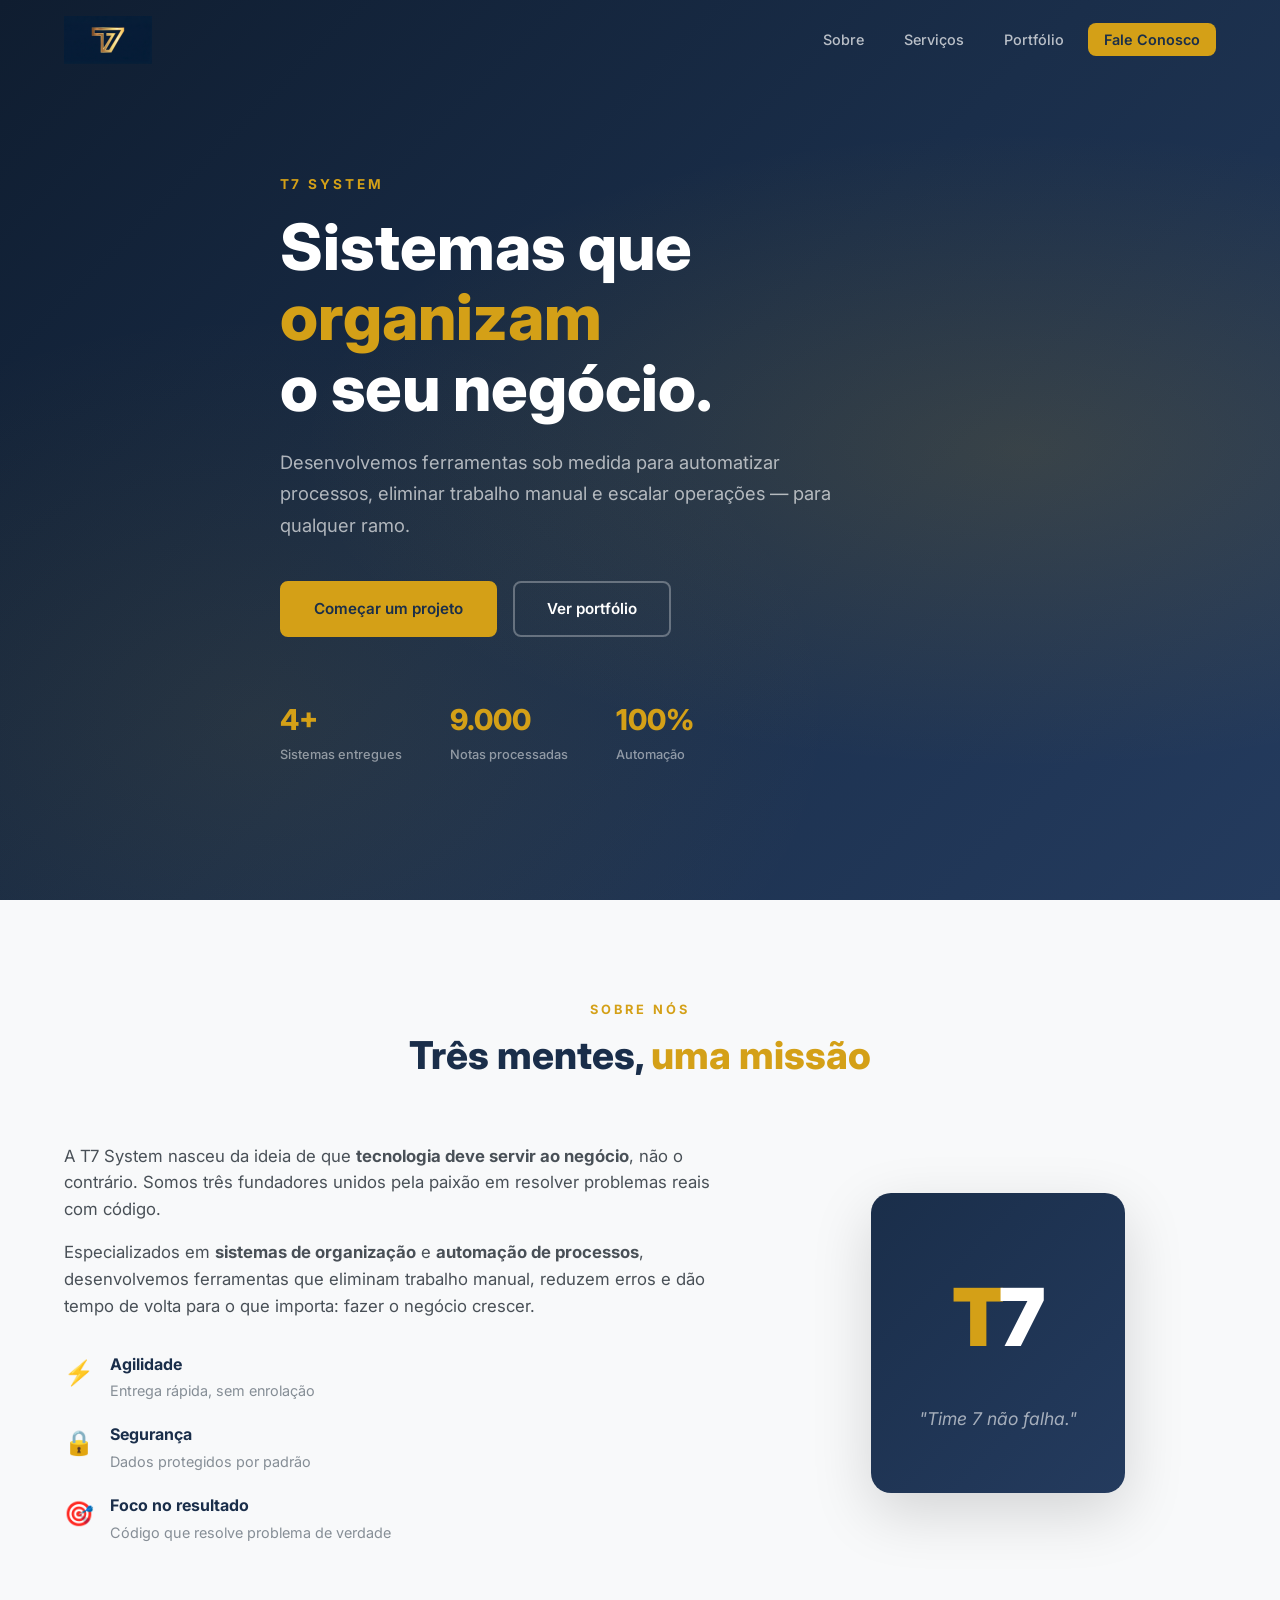
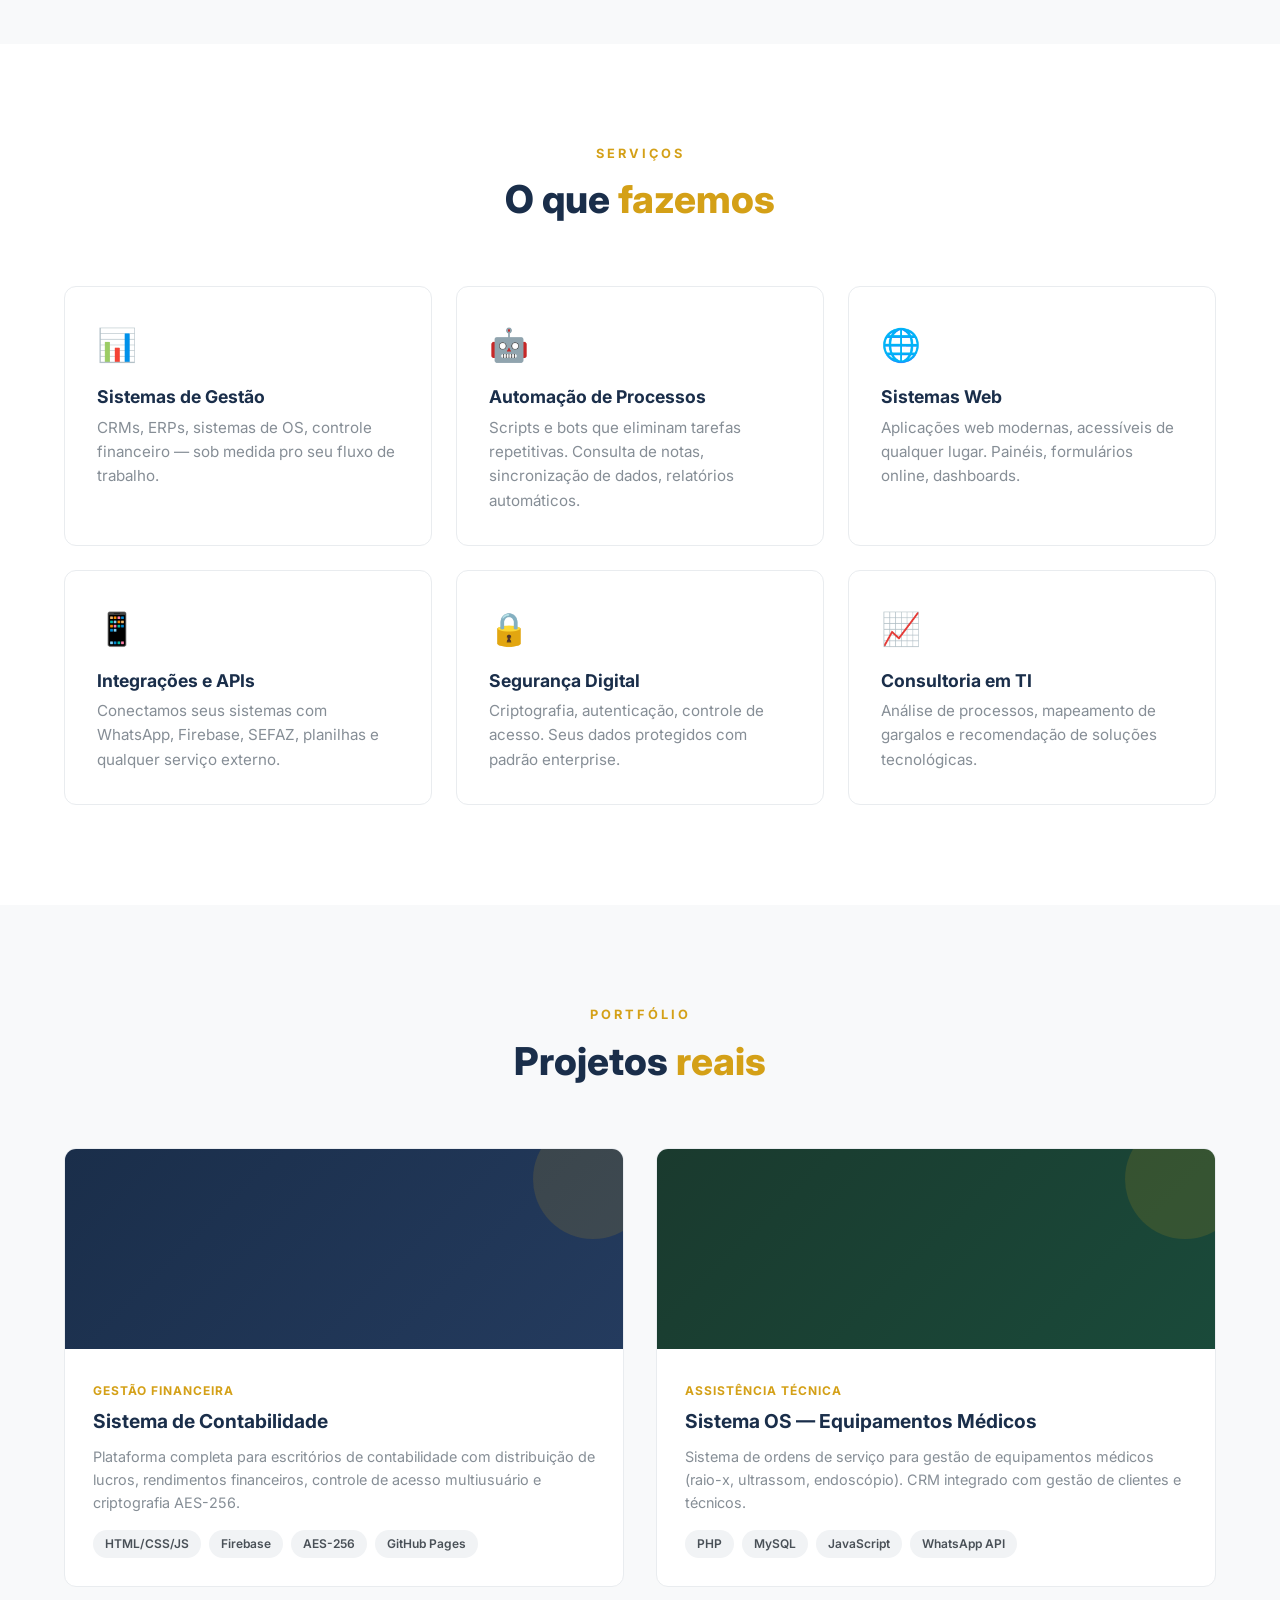
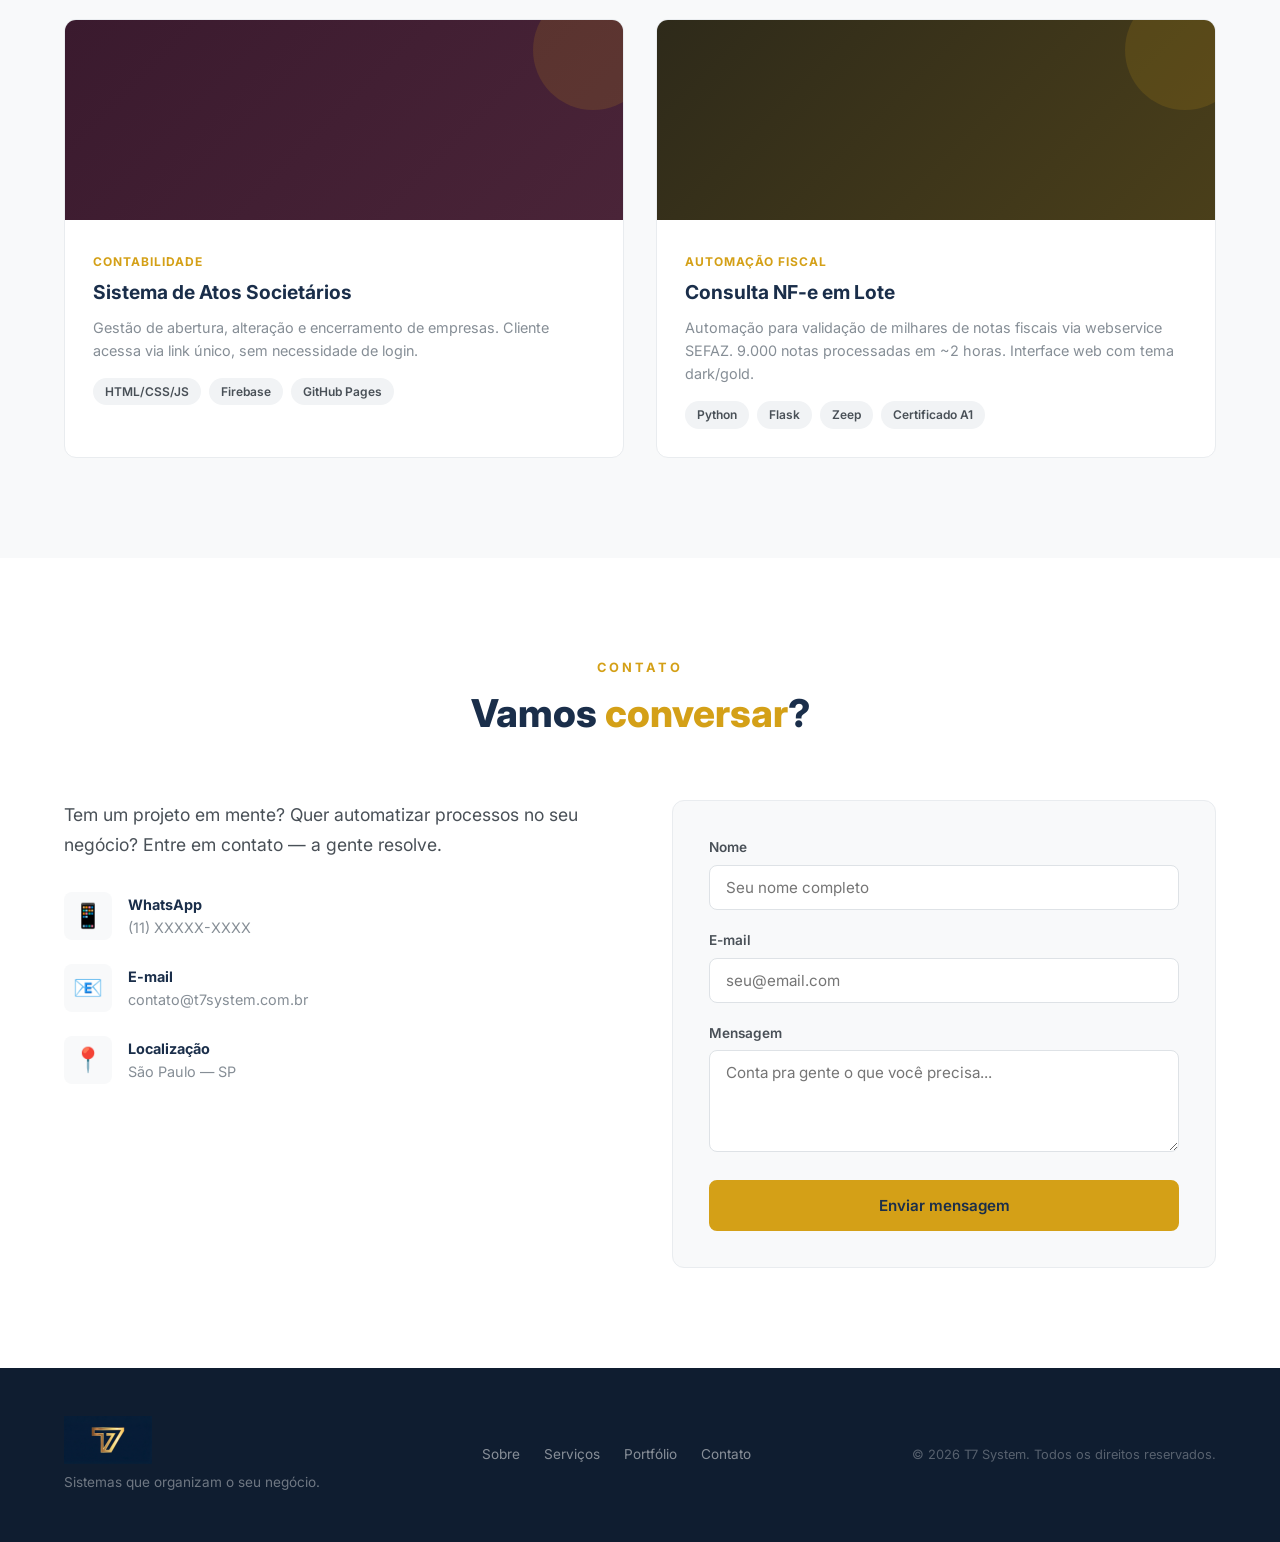
==== index.html @ 9d765bec "Initial commit" ====
<!DOCTYPE html>
<html lang="pt-BR">
<head>
    <meta charset="UTF-8">
    <meta name="viewport" content="width=device-width, initial-scale=1.0">
    <title>T7 System — Sistemas que organizam o seu negócio</title>
    <meta name="description" content="T7 System - Desenvolvimento de sistemas de organização e ferramentas de trabalho para qualquer ramo.">
    <link rel="preconnect" href="https://fonts.googleapis.com">
    <link rel="preconnect" href="https://fonts.gstatic.com" crossorigin>
    <link href="https://fonts.googleapis.com/css2?family=Inter:wght@300;400;500;600;700;800;900&display=swap" rel="stylesheet">
    <link rel="stylesheet" href="style.css">
</head>
<body>

    <!-- ===== NAVBAR ===== -->
    <nav class="navbar" id="navbar">
        <div class="container nav-container">
            <a href="#" class="nav-logo">
                <img src="logo.png" alt="T7 System" class="logo-img">
            </a>
            <button class="nav-toggle" id="navToggle" aria-label="Menu">
                <span></span><span></span><span></span>
            </button>
            <ul class="nav-menu" id="navMenu">
                <li><a href="#sobre" class="nav-link">Sobre</a></li>
                <li><a href="#servicos" class="nav-link">Serviços</a></li>
                <li><a href="#portfolio" class="nav-link">Portfólio</a></li>
                <li><a href="#contato" class="nav-link btn-nav">Fale Conosco</a></li>
            </ul>
        </div>
    </nav>

    <!-- ===== HERO ===== -->
    <section class="hero" id="hero">
        <div class="hero-bg"></div>
        <div class="container hero-container">
            <div class="hero-content">
                <p class="hero-label">T7 SYSTEM</p>
                <h1 class="hero-title">
                    Sistemas que <span class="text-gold">organizam</span><br>
                    o seu negócio.
                </h1>
                <p class="hero-subtitle">
                    Desenvolvemos ferramentas sob medida para automatizar processos, 
                    eliminar trabalho manual e escalar operações — para qualquer ramo.
                </p>
                <div class="hero-cta">
                    <a href="#contato" class="btn btn-gold">Começar um projeto</a>
                    <a href="#portfolio" class="btn btn-outline">Ver portfólio</a>
                </div>
                <div class="hero-stats">
                    <div class="stat">
                        <span class="stat-number">4+</span>
                        <span class="stat-label">Sistemas entregues</span>
                    </div>
                    <div class="stat">
                        <span class="stat-number">9.000</span>
                        <span class="stat-label">Notas processadas</span>
                    </div>
                    <div class="stat">
                        <span class="stat-number">100%</span>
                        <span class="stat-label">Automação</span>
                    </div>
                </div>
            </div>
        </div>
    </section>

    <!-- ===== SOBRE ===== -->
    <section class="section sobre" id="sobre">
        <div class="container">
            <div class="section-header">
                <p class="section-label">SOBRE NÓS</p>
                <h2 class="section-title">Três mentes, <span class="text-gold">uma missão</span></h2>
            </div>
            <div class="sobre-grid">
                <div class="sobre-text">
                    <p>
                        A T7 System nasceu da ideia de que <strong>tecnologia deve servir ao negócio</strong>, 
                        não o contrário. Somos três fundadores unidos pela paixão em resolver problemas 
                        reais com código.
                    </p>
                    <p>
                        Especializados em <strong>sistemas de organização</strong> e <strong>automação de processos</strong>, 
                        desenvolvemos ferramentas que eliminam trabalho manual, reduzem erros e dão 
                        tempo de volta para o que importa: fazer o negócio crescer.
                    </p>
                    <div class="sobre-values">
                        <div class="value">
                            <span class="value-icon">⚡</span>
                            <div>
                                <strong>Agilidade</strong>
                                <p>Entrega rápida, sem enrolação</p>
                            </div>
                        </div>
                        <div class="value">
                            <span class="value-icon">🔒</span>
                            <div>
                                <strong>Segurança</strong>
                                <p>Dados protegidos por padrão</p>
                            </div>
                        </div>
                        <div class="value">
                            <span class="value-icon">🎯</span>
                            <div>
                                <strong>Foco no resultado</strong>
                                <p>Código que resolve problema de verdade</p>
                            </div>
                        </div>
                    </div>
                </div>
                <div class="sobre-visual">
                    <div class="team-card">
                        <div class="team-logo">
                            <span class="logo-t big">T</span><span class="logo-7 big">7</span>
                        </div>
                        <p class="team-motto">"Time 7 não falha."</p>
                    </div>
                </div>
            </div>
        </div>
    </section>

    <!-- ===== SERVIÇOS ===== -->
    <section class="section servicos" id="servicos">
        <div class="container">
            <div class="section-header">
                <p class="section-label">SERVIÇOS</p>
                <h2 class="section-title">O que <span class="text-gold">fazemos</span></h2>
            </div>
            <div class="servicos-grid">
                <div class="servico-card">
                    <div class="servico-icon">📊</div>
                    <h3>Sistemas de Gestão</h3>
                    <p>CRMs, ERPs, sistemas de OS, controle financeiro — sob medida pro seu fluxo de trabalho.</p>
                </div>
                <div class="servico-card">
                    <div class="servico-icon">🤖</div>
                    <h3>Automação de Processos</h3>
                    <p>Scripts e bots que eliminam tarefas repetitivas. Consulta de notas, sincronização de dados, relatórios automáticos.</p>
                </div>
                <div class="servico-card">
                    <div class="servico-icon">🌐</div>
                    <h3>Sistemas Web</h3>
                    <p>Aplicações web modernas, acessíveis de qualquer lugar. Painéis, formulários online, dashboards.</p>
                </div>
                <div class="servico-card">
                    <div class="servico-icon">📱</div>
                    <h3>Integrações e APIs</h3>
                    <p>Conectamos seus sistemas com WhatsApp, Firebase, SEFAZ, planilhas e qualquer serviço externo.</p>
                </div>
                <div class="servico-card">
                    <div class="servico-icon">🔒</div>
                    <h3>Segurança Digital</h3>
                    <p>Criptografia, autenticação, controle de acesso. Seus dados protegidos com padrão enterprise.</p>
                </div>
                <div class="servico-card">
                    <div class="servico-icon">📈</div>
                    <h3>Consultoria em TI</h3>
                    <p>Análise de processos, mapeamento de gargalos e recomendação de soluções tecnológicas.</p>
                </div>
            </div>
        </div>
    </section>

    <!-- ===== PORTFÓLIO ===== -->
    <section class="section portfolio" id="portfolio">
        <div class="container">
            <div class="section-header">
                <p class="section-label">PORTFÓLIO</p>
                <h2 class="section-title">Projetos <span class="text-gold">reais</span></h2>
            </div>
            <div class="portfolio-grid">

                <div class="portfolio-card">
                    <div class="portfolio-thumb thumb-contabilidade"></div>
                    <div class="portfolio-info">
                        <span class="portfolio-tag">Gestão Financeira</span>
                        <h3>Sistema de Contabilidade</h3>
                        <p>Plataforma completa para escritórios de contabilidade com distribuição de lucros, rendimentos financeiros, controle de acesso multiusuário e criptografia AES-256.</p>
                        <div class="portfolio-tech">
                            <span>HTML/CSS/JS</span>
                            <span>Firebase</span>
                            <span>AES-256</span>
                            <span>GitHub Pages</span>
                        </div>
                    </div>
                </div>

                <div class="portfolio-card">
                    <div class="portfolio-thumb thumb-os"></div>
                    <div class="portfolio-info">
                        <span class="portfolio-tag">Assistência Técnica</span>
                        <h3>Sistema OS — Equipamentos Médicos</h3>
                        <p>Sistema de ordens de serviço para gestão de equipamentos médicos (raio-x, ultrassom, endoscópio). CRM integrado com gestão de clientes e técnicos.</p>
                        <div class="portfolio-tech">
                            <span>PHP</span>
                            <span>MySQL</span>
                            <span>JavaScript</span>
                            <span>WhatsApp API</span>
                        </div>
                    </div>
                </div>

                <div class="portfolio-card">
                    <div class="portfolio-thumb thumb-atos"></div>
                    <div class="portfolio-info">
                        <span class="portfolio-tag">Contabilidade</span>
                        <h3>Sistema de Atos Societários</h3>
                        <p>Gestão de abertura, alteração e encerramento de empresas. Cliente acessa via link único, sem necessidade de login.</p>
                        <div class="portfolio-tech">
                            <span>HTML/CSS/JS</span>
                            <span>Firebase</span>
                            <span>GitHub Pages</span>
                        </div>
                    </div>
                </div>

                <div class="portfolio-card">
                    <div class="portfolio-thumb thumb-nfe"></div>
                    <div class="portfolio-info">
                        <span class="portfolio-tag">Automação Fiscal</span>
                        <h3>Consulta NF-e em Lote</h3>
                        <p>Automação para validação de milhares de notas fiscais via webservice SEFAZ. 9.000 notas processadas em ~2 horas. Interface web com tema dark/gold.</p>
                        <div class="portfolio-tech">
                            <span>Python</span>
                            <span>Flask</span>
                            <span>Zeep</span>
                            <span>Certificado A1</span>
                        </div>
                    </div>
                </div>

            </div>
        </div>
    </section>

    <!-- ===== CONTATO ===== -->
    <section class="section contato" id="contato">
        <div class="container">
            <div class="section-header">
                <p class="section-label">CONTATO</p>
                <h2 class="section-title">Vamos <span class="text-gold">conversar</span>?</h2>
            </div>
            <div class="contato-grid">
                <div class="contato-info">
                    <p class="contato-texto">
                        Tem um projeto em mente? Quer automatizar processos no seu negócio? 
                        Entre em contato — a gente resolve.
                    </p>
                    <div class="contato-items">
                        <div class="contato-item">
                            <span class="contato-icon">📱</span>
                            <div>
                                <strong>WhatsApp</strong>
                                <p>(11) XXXXX-XXXX</p>
                            </div>
                        </div>
                        <div class="contato-item">
                            <span class="contato-icon">📧</span>
                            <div>
                                <strong>E-mail</strong>
                                <p>contato@t7system.com.br</p>
                            </div>
                        </div>
                        <div class="contato-item">
                            <span class="contato-icon">📍</span>
                            <div>
                                <strong>Localização</strong>
                                <p>São Paulo — SP</p>
                            </div>
                        </div>
                    </div>
                </div>
                <div class="contato-form-wrap">
                    <form class="contato-form" onsubmit="enviarMensagem(event)">
                        <div class="form-group">
                            <label>Nome</label>
                            <input type="text" placeholder="Seu nome completo" required>
                        </div>
                        <div class="form-group">
                            <label>E-mail</label>
                            <input type="email" placeholder="seu@email.com" required>
                        </div>
                        <div class="form-group">
                            <label>Mensagem</label>
                            <textarea rows="4" placeholder="Conta pra gente o que você precisa..." required></textarea>
                        </div>
                        <button type="submit" class="btn btn-gold btn-full">Enviar mensagem</button>
                    </form>
                </div>
            </div>
        </div>
    </section>

    <!-- ===== FOOTER ===== -->
    <footer class="footer">
        <div class="container footer-container">
            <div class="footer-brand">
                <a href="#" class="nav-logo">
                    <img src="logo.png" alt="T7 System" class="logo-img">
                </a>
                <p>Sistemas que organizam o seu negócio.</p>
            </div>
            <div class="footer-links">
                <a href="#sobre">Sobre</a>
                <a href="#servicos">Serviços</a>
                <a href="#portfolio">Portfólio</a>
                <a href="#contato">Contato</a>
            </div>
            <div class="footer-copy">
                <p>&copy; 2026 T7 System. Todos os direitos reservados.</p>
            </div>
        </div>
    </footer>

    <script src="script.js"></script>
</body>
</html>
---- style.css ----
/* ===================================================================
   T7 SYSTEM — Site Institucional
   Tema: Navy (#1a2e4a) + Gold (#d4a017)
   =================================================================== */

/* ===== RESET & BASE ===== */
*, *::before, *::after {
    margin: 0;
    padding: 0;
    box-sizing: border-box;
}

:root {
    --navy: #1a2e4a;
    --navy-light: #243b5e;
    --navy-dark: #0f1d30;
    --gold: #d4a017;
    --gold-light: #e8c547;
    --gold-dark: #b8860b;
    --white: #ffffff;
    --gray-50: #f8f9fa;
    --gray-100: #f1f3f5;
    --gray-200: #e9ecef;
    --gray-300: #dee2e6;
    --gray-400: #ced4da;
    --gray-500: #adb5bd;
    --gray-600: #868e96;
    --gray-700: #495057;
    --gray-800: #343a40;
    --gray-900: #212529;
    --font: 'Inter', -apple-system, BlinkMacSystemFont, sans-serif;
    --shadow-sm: 0 1px 3px rgba(0,0,0,0.08);
    --shadow-md: 0 4px 12px rgba(0,0,0,0.1);
    --shadow-lg: 0 8px 30px rgba(0,0,0,0.12);
    --shadow-xl: 0 20px 60px rgba(0,0,0,0.15);
    --radius: 12px;
    --radius-sm: 8px;
    --transition: 0.3s cubic-bezier(0.4, 0, 0.2, 1);
}

html {
    scroll-behavior: smooth;
    font-size: 16px;
}

body {
    font-family: var(--font);
    color: var(--gray-800);
    background: var(--white);
    line-height: 1.6;
    -webkit-font-smoothing: antialiased;
}

.container {
    max-width: 1200px;
    margin: 0 auto;
    padding: 0 24px;
}

a {
    text-decoration: none;
    color: inherit;
}

img {
    max-width: 100%;
    display: block;
}

/* ===== TYPOGRAPHY ===== */
.text-gold { color: var(--gold); }

h1, h2, h3, h4 {
    line-height: 1.2;
    font-weight: 700;
}

/* ===== BUTTONS ===== */
.btn {
    display: inline-flex;
    align-items: center;
    justify-content: center;
    padding: 14px 32px;
    border-radius: var(--radius-sm);
    font-family: var(--font);
    font-weight: 600;
    font-size: 0.95rem;
    border: 2px solid transparent;
    cursor: pointer;
    transition: var(--transition);
    text-decoration: none;
}

.btn-gold {
    background: var(--gold);
    color: var(--navy);
    border-color: var(--gold);
}

.btn-gold:hover {
    background: var(--gold-light);
    border-color: var(--gold-light);
    transform: translateY(-2px);
    box-shadow: 0 4px 20px rgba(212, 160, 23, 0.4);
}

.btn-outline {
    background: transparent;
    color: var(--white);
    border-color: rgba(255,255,255,0.3);
}

.btn-outline:hover {
    background: rgba(255,255,255,0.1);
    border-color: rgba(255,255,255,0.6);
}

.btn-full { width: 100%; }

/* ===== NAVBAR ===== */
.navbar {
    position: fixed;
    top: 0;
    left: 0;
    right: 0;
    z-index: 1000;
    padding: 16px 0;
    transition: var(--transition);
}

.navbar.scrolled {
    background: rgba(26, 46, 74, 0.95);
    backdrop-filter: blur(12px);
    padding: 10px 0;
    box-shadow: var(--shadow-md);
}

.nav-container {
    display: flex;
    align-items: center;
    justify-content: space-between;
}

.nav-logo {
    display: flex;
    align-items: baseline;
    gap: 1px;
    font-size: 1.5rem;
    font-weight: 800;
}

.logo-t {
    color: var(--gold);
    font-size: 1.8rem;
}

.logo-7 {
    color: var(--white);
    font-size: 1.8rem;
}

.logo-text {
    color: var(--white);
    font-weight: 400;
    font-size: 1.2rem;
    margin-left: 4px;
    opacity: 0.8;
}

.logo-img {
    height: 48px;
    width: auto;
    object-fit: contain;
}

.nav-menu {
    display: flex;
    align-items: center;
    list-style: none;
    gap: 8px;
}

.nav-link {
    color: rgba(255,255,255,0.7);
    padding: 8px 16px;
    border-radius: var(--radius-sm);
    font-size: 0.9rem;
    font-weight: 500;
    transition: var(--transition);
}

.nav-link:hover {
    color: var(--white);
    background: rgba(255,255,255,0.1);
}

.btn-nav {
    background: var(--gold) !important;
    color: var(--navy) !important;
    font-weight: 600;
}

.btn-nav:hover {
    background: var(--gold-light) !important;
}

.nav-toggle {
    display: none;
    flex-direction: column;
    gap: 5px;
    background: none;
    border: none;
    cursor: pointer;
    padding: 8px;
}

.nav-toggle span {
    width: 24px;
    height: 2px;
    background: var(--white);
    transition: var(--transition);
}

/* ===== HERO ===== */
.hero {
    position: relative;
    min-height: 100vh;
    display: flex;
    align-items: center;
    background: var(--navy);
    overflow: hidden;
}

.hero-bg {
    position: absolute;
    inset: 0;
    background: 
        radial-gradient(ellipse at 80% 50%, rgba(212, 160, 23, 0.15) 0%, transparent 50%),
        radial-gradient(ellipse at 20% 80%, rgba(212, 160, 23, 0.08) 0%, transparent 40%),
        linear-gradient(135deg, var(--navy-dark) 0%, var(--navy) 50%, var(--navy-light) 100%);
}

.hero-container {
    position: relative;
    z-index: 1;
}

.hero-content {
    max-width: 720px;
    padding: 120px 0 80px;
}

.hero-label {
    color: var(--gold);
    font-size: 0.85rem;
    font-weight: 700;
    letter-spacing: 3px;
    margin-bottom: 16px;
}

.hero-title {
    color: var(--white);
    font-size: clamp(2.5rem, 5vw, 4rem);
    font-weight: 800;
    margin-bottom: 24px;
    line-height: 1.1;
}

.hero-subtitle {
    color: rgba(255,255,255,0.65);
    font-size: 1.15rem;
    max-width: 560px;
    margin-bottom: 40px;
    line-height: 1.7;
}

.hero-cta {
    display: flex;
    gap: 16px;
    flex-wrap: wrap;
    margin-bottom: 60px;
}

.hero-stats {
    display: flex;
    gap: 48px;
}

.stat {
    display: flex;
    flex-direction: column;
}

.stat-number {
    color: var(--gold);
    font-size: 1.8rem;
    font-weight: 800;
}

.stat-label {
    color: rgba(255,255,255,0.5);
    font-size: 0.8rem;
    font-weight: 500;
    margin-top: 2px;
}

/* ===== SECTIONS ===== */
.section {
    padding: 100px 0;
}

.section-header {
    text-align: center;
    margin-bottom: 64px;
}

.section-label {
    color: var(--gold);
    font-size: 0.8rem;
    font-weight: 700;
    letter-spacing: 3px;
    margin-bottom: 12px;
}

.section-title {
    color: var(--navy);
    font-size: clamp(1.8rem, 3vw, 2.5rem);
    font-weight: 800;
}

/* ===== SOBRE ===== */
.sobre { background: var(--gray-50); }

.sobre-grid {
    display: grid;
    grid-template-columns: 1.2fr 0.8fr;
    gap: 64px;
    align-items: center;
}

.sobre-text p {
    margin-bottom: 16px;
    color: var(--gray-700);
    font-size: 1.05rem;
}

.sobre-values {
    margin-top: 32px;
    display: flex;
    flex-direction: column;
    gap: 20px;
}

.value {
    display: flex;
    gap: 16px;
    align-items: flex-start;
}

.value-icon {
    font-size: 1.5rem;
    flex-shrink: 0;
    margin-top: 2px;
}

.value strong {
    color: var(--navy);
    display: block;
    margin-bottom: 2px;
}

.value p {
    font-size: 0.9rem !important;
    color: var(--gray-600) !important;
    margin-bottom: 0 !important;
}

.sobre-visual {
    display: flex;
    justify-content: center;
}

.team-card {
    background: linear-gradient(135deg, var(--navy), var(--navy-light));
    border-radius: 20px;
    padding: 60px 48px;
    text-align: center;
    box-shadow: var(--shadow-xl);
}

.team-logo {
    margin-bottom: 24px;
}

.logo-t.big, .logo-7.big {
    font-size: 5rem;
    font-weight: 900;
}

.team-motto {
    color: rgba(255,255,255,0.6);
    font-style: italic;
    font-size: 1.1rem;
}

/* ===== SERVIÇOS ===== */
.servicos-grid {
    display: grid;
    grid-template-columns: repeat(3, 1fr);
    gap: 24px;
}

.servico-card {
    background: var(--white);
    border: 1px solid var(--gray-200);
    border-radius: var(--radius);
    padding: 32px;
    transition: var(--transition);
}

.servico-card:hover {
    border-color: var(--gold);
    transform: translateY(-4px);
    box-shadow: var(--shadow-lg);
}

.servico-icon {
    font-size: 2rem;
    margin-bottom: 16px;
}

.servico-card h3 {
    color: var(--navy);
    font-size: 1.1rem;
    margin-bottom: 8px;
}

.servico-card p {
    color: var(--gray-600);
    font-size: 0.95rem;
    line-height: 1.6;
}

/* ===== PORTFÓLIO ===== */
.portfolio { background: var(--gray-50); }

.portfolio-grid {
    display: grid;
    grid-template-columns: repeat(2, 1fr);
    gap: 32px;
}

.portfolio-card {
    background: var(--white);
    border-radius: var(--radius);
    overflow: hidden;
    border: 1px solid var(--gray-200);
    transition: var(--transition);
}

.portfolio-card:hover {
    transform: translateY(-4px);
    box-shadow: var(--shadow-lg);
}

.portfolio-thumb {
    height: 200px;
    background: var(--navy);
    position: relative;
    overflow: hidden;
}

.thumb-contabilidade {
    background: linear-gradient(135deg, #1a2e4a, #243b5e);
}

.thumb-os {
    background: linear-gradient(135deg, #1a3a2e, #1a4a3a);
}

.thumb-atos {
    background: linear-gradient(135deg, #3a1a2e, #4a2438);
}

.thumb-nfe {
    background: linear-gradient(135deg, #2e2a1a, #4a3f1a);
}

.portfolio-thumb::after {
    content: '';
    position: absolute;
    right: -30px;
    top: -30px;
    width: 120px;
    height: 120px;
    border-radius: 50%;
    background: rgba(212, 160, 23, 0.15);
}

.portfolio-info {
    padding: 28px;
}

.portfolio-tag {
    color: var(--gold);
    font-size: 0.75rem;
    font-weight: 700;
    letter-spacing: 1px;
    text-transform: uppercase;
}

.portfolio-info h3 {
    color: var(--navy);
    font-size: 1.2rem;
    margin: 8px 0 12px;
}

.portfolio-info p {
    color: var(--gray-600);
    font-size: 0.9rem;
    line-height: 1.6;
    margin-bottom: 16px;
}

.portfolio-tech {
    display: flex;
    flex-wrap: wrap;
    gap: 8px;
}

.portfolio-tech span {
    background: var(--gray-100);
    color: var(--gray-700);
    padding: 4px 12px;
    border-radius: 20px;
    font-size: 0.75rem;
    font-weight: 600;
}

/* ===== CONTATO ===== */
.contato-grid {
    display: grid;
    grid-template-columns: 1fr 1fr;
    gap: 64px;
    align-items: start;
}

.contato-texto {
    color: var(--gray-700);
    font-size: 1.1rem;
    margin-bottom: 32px;
    line-height: 1.7;
}

.contato-items {
    display: flex;
    flex-direction: column;
    gap: 24px;
}

.contato-item {
    display: flex;
    gap: 16px;
    align-items: center;
}

.contato-icon {
    font-size: 1.5rem;
    width: 48px;
    height: 48px;
    display: flex;
    align-items: center;
    justify-content: center;
    background: var(--gray-50);
    border-radius: var(--radius-sm);
}

.contato-item strong {
    color: var(--navy);
    display: block;
    font-size: 0.9rem;
}

.contato-item p {
    color: var(--gray-600);
    font-size: 0.9rem;
}

.contato-form {
    background: var(--gray-50);
    padding: 36px;
    border-radius: var(--radius);
    border: 1px solid var(--gray-200);
}

.form-group {
    margin-bottom: 20px;
}

.form-group label {
    display: block;
    font-size: 0.85rem;
    font-weight: 600;
    color: var(--gray-700);
    margin-bottom: 6px;
}

.form-group input,
.form-group textarea {
    width: 100%;
    padding: 12px 16px;
    border: 1px solid var(--gray-300);
    border-radius: var(--radius-sm);
    font-family: var(--font);
    font-size: 0.95rem;
    color: var(--gray-800);
    background: var(--white);
    transition: var(--transition);
}

.form-group input:focus,
.form-group textarea:focus {
    outline: none;
    border-color: var(--gold);
    box-shadow: 0 0 0 3px rgba(212, 160, 23, 0.15);
}

.form-group textarea { resize: vertical; }

/* ===== FOOTER ===== */
.footer {
    background: var(--navy-dark);
    padding: 48px 0;
}

.footer-container {
    display: flex;
    align-items: center;
    justify-content: space-between;
    flex-wrap: wrap;
    gap: 24px;
}

.footer-brand p {
    color: rgba(255,255,255,0.4);
    font-size: 0.85rem;
    margin-top: 8px;
}

.footer-links {
    display: flex;
    gap: 24px;
}

.footer-links a {
    color: rgba(255,255,255,0.5);
    font-size: 0.85rem;
    transition: var(--transition);
}

.footer-links a:hover {
    color: var(--gold);
}

.footer-copy p {
    color: rgba(255,255,255,0.3);
    font-size: 0.8rem;
}

/* ===== RESPONSIVE ===== */
@media (max-width: 968px) {
    .sobre-grid {
        grid-template-columns: 1fr;
        gap: 40px;
    }

    .servicos-grid {
        grid-template-columns: repeat(2, 1fr);
    }

    .portfolio-grid {
        grid-template-columns: 1fr;
    }

    .contato-grid {
        grid-template-columns: 1fr;
        gap: 40px;
    }
}

@media (max-width: 768px) {
    .nav-toggle {
        display: flex;
    }

    .nav-menu {
        position: fixed;
        top: 0;
        right: -100%;
        width: 280px;
        height: 100vh;
        background: var(--navy);
        flex-direction: column;
        padding: 80px 24px 24px;
        transition: var(--transition);
        gap: 4px;
    }

    .nav-menu.active {
        right: 0;
        box-shadow: var(--shadow-xl);
    }

    .nav-link {
        width: 100%;
        padding: 12px 16px;
    }

    .hero-stats {
        gap: 24px;
    }

    .servicos-grid {
        grid-template-columns: 1fr;
    }

    .footer-container {
        flex-direction: column;
        text-align: center;
    }

    .footer-links {
        flex-wrap: wrap;
        justify-content: center;
    }
}

@media (max-width: 480px) {
    .hero-title {
        font-size: 2rem;
    }

    .hero-cta {
        flex-direction: column;
    }

    .hero-cta .btn {
        width: 100%;
    }

    .hero-stats {
        flex-direction: column;
        gap: 16px;
    }

    .stat {
        flex-direction: row;
        align-items: baseline;
        gap: 8px;
    }
}
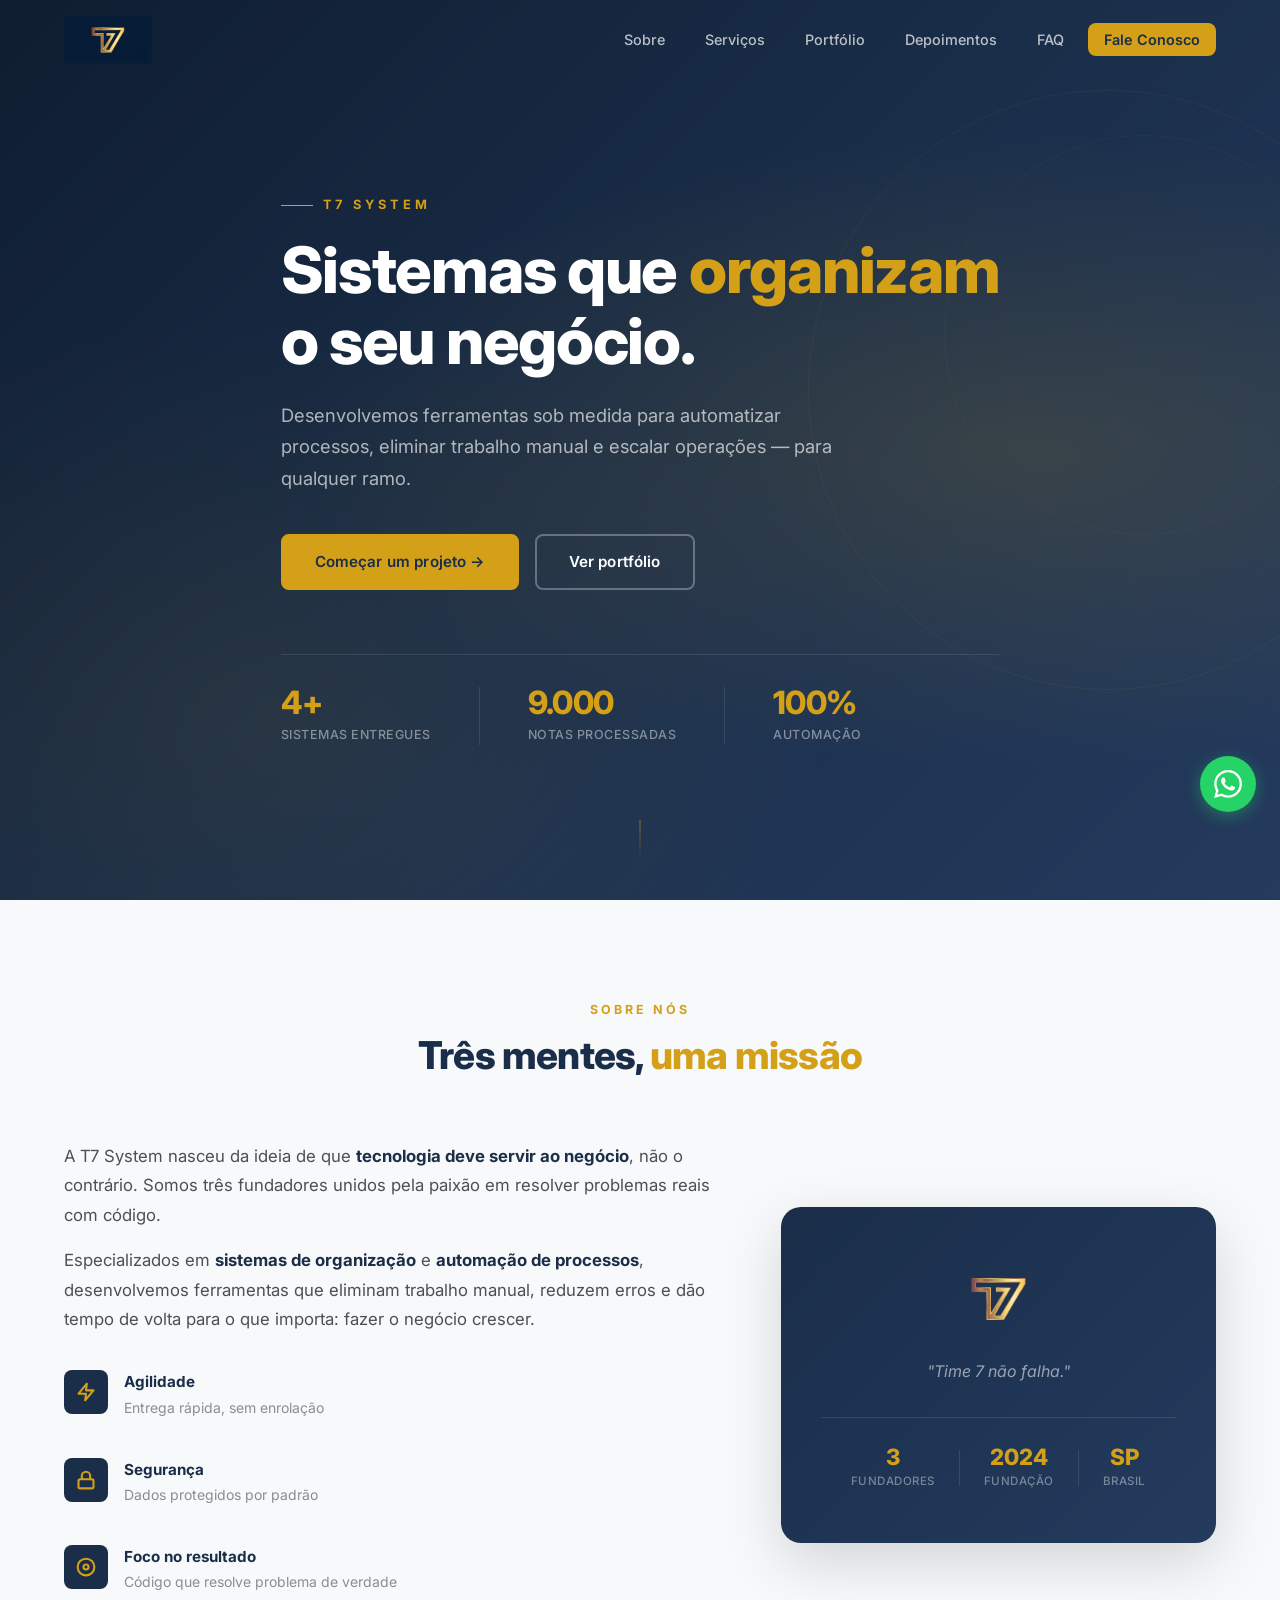
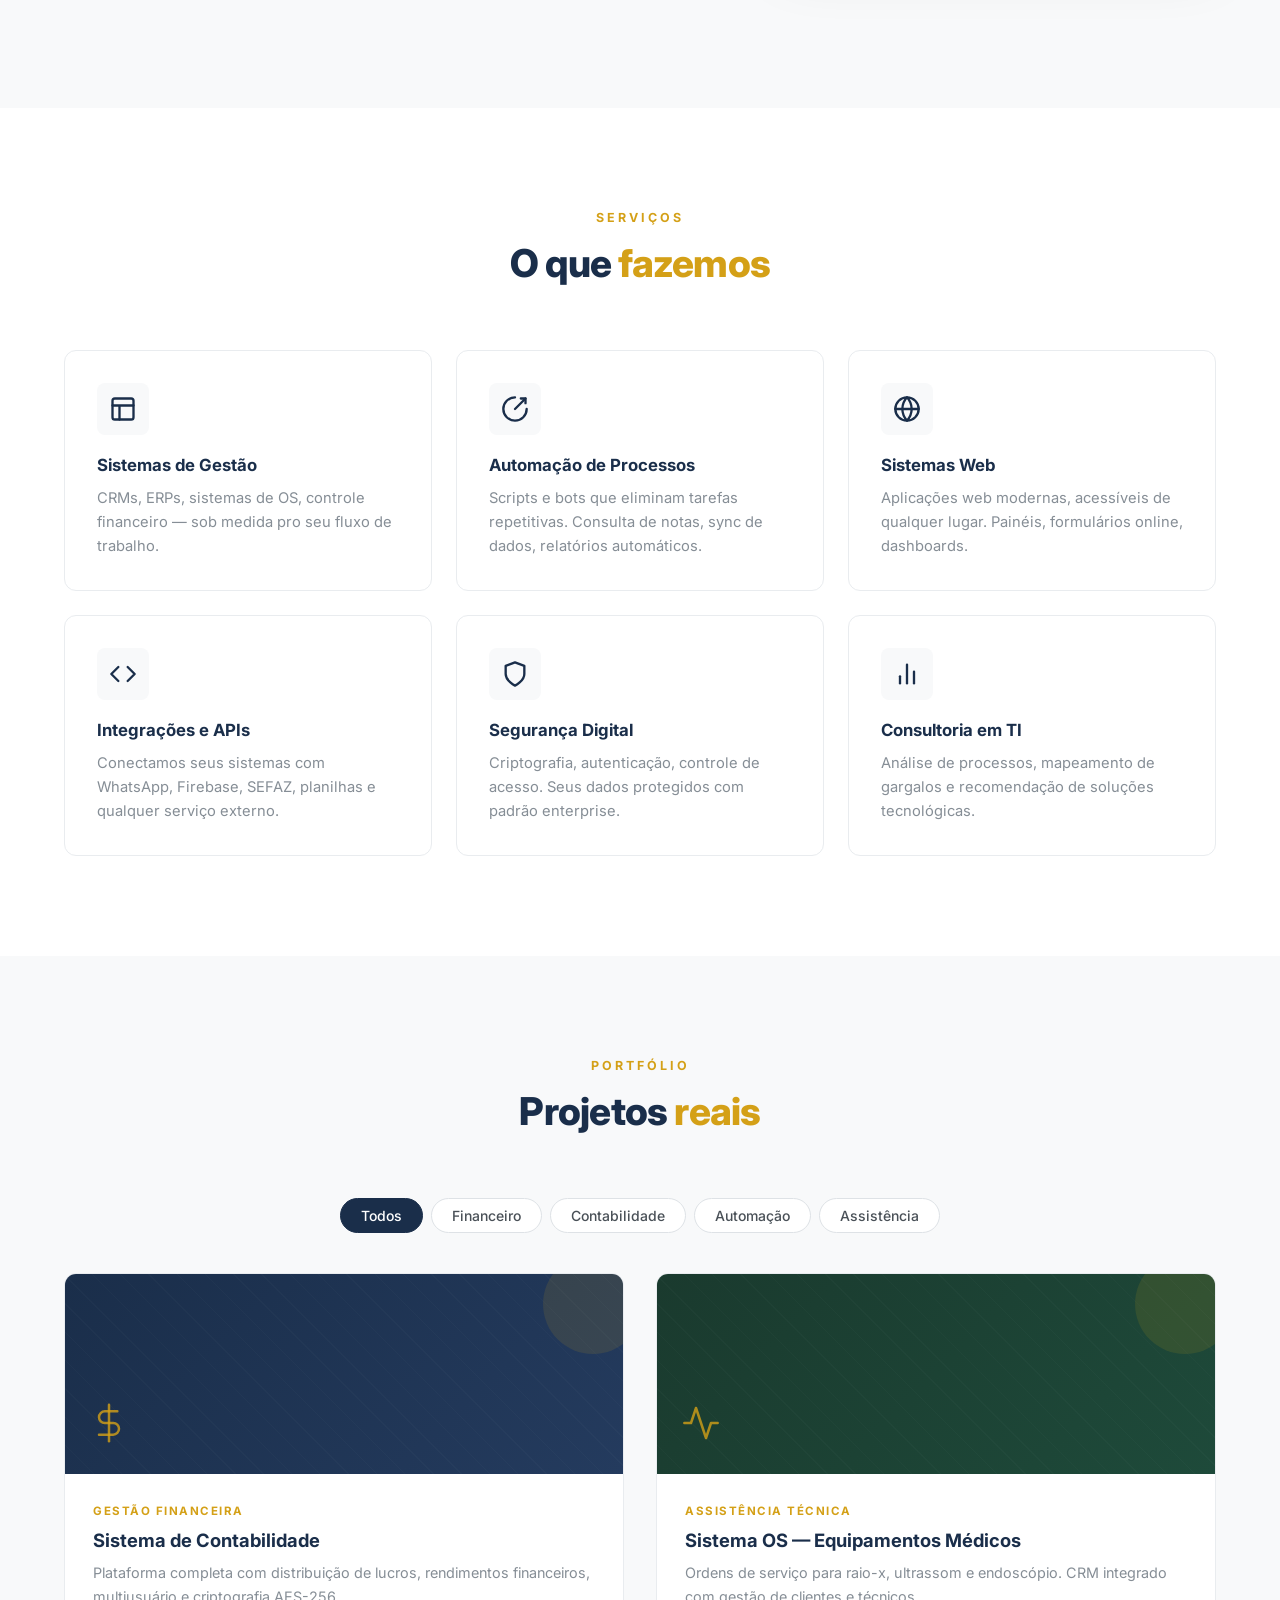
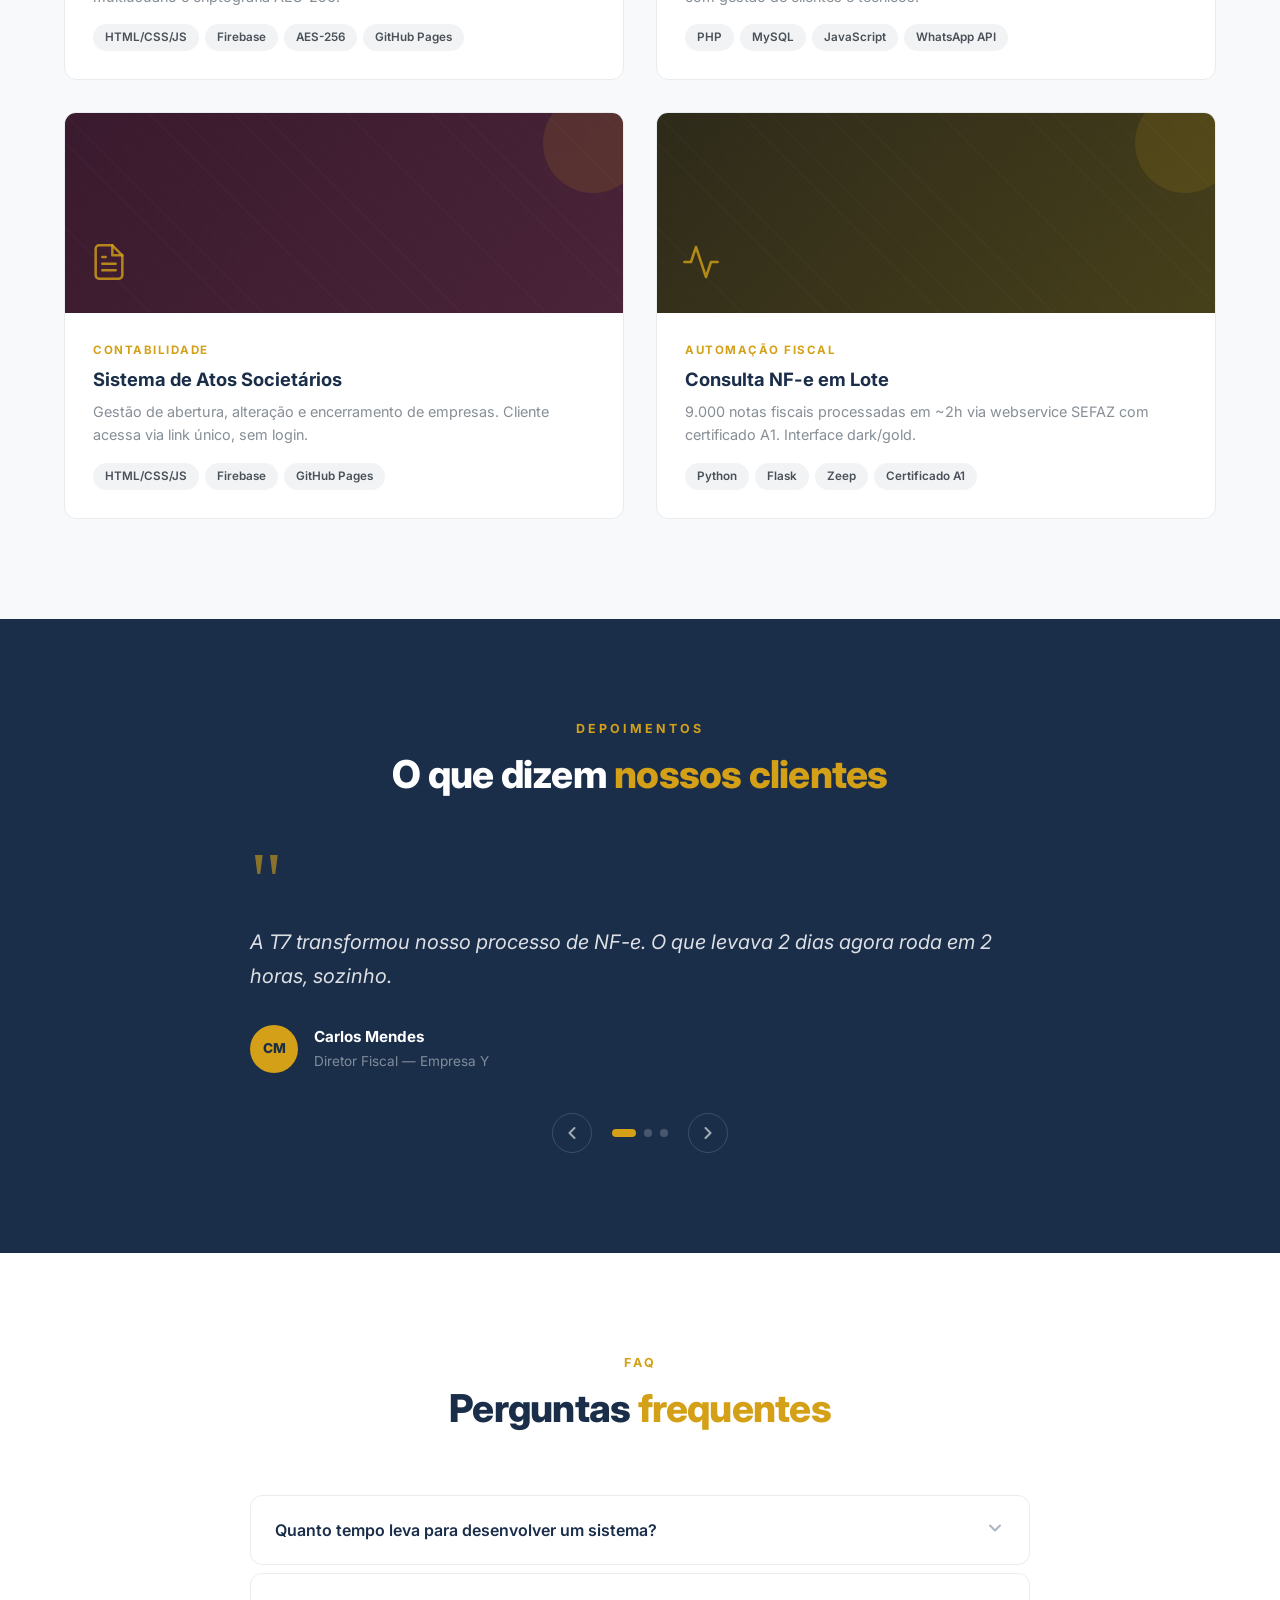
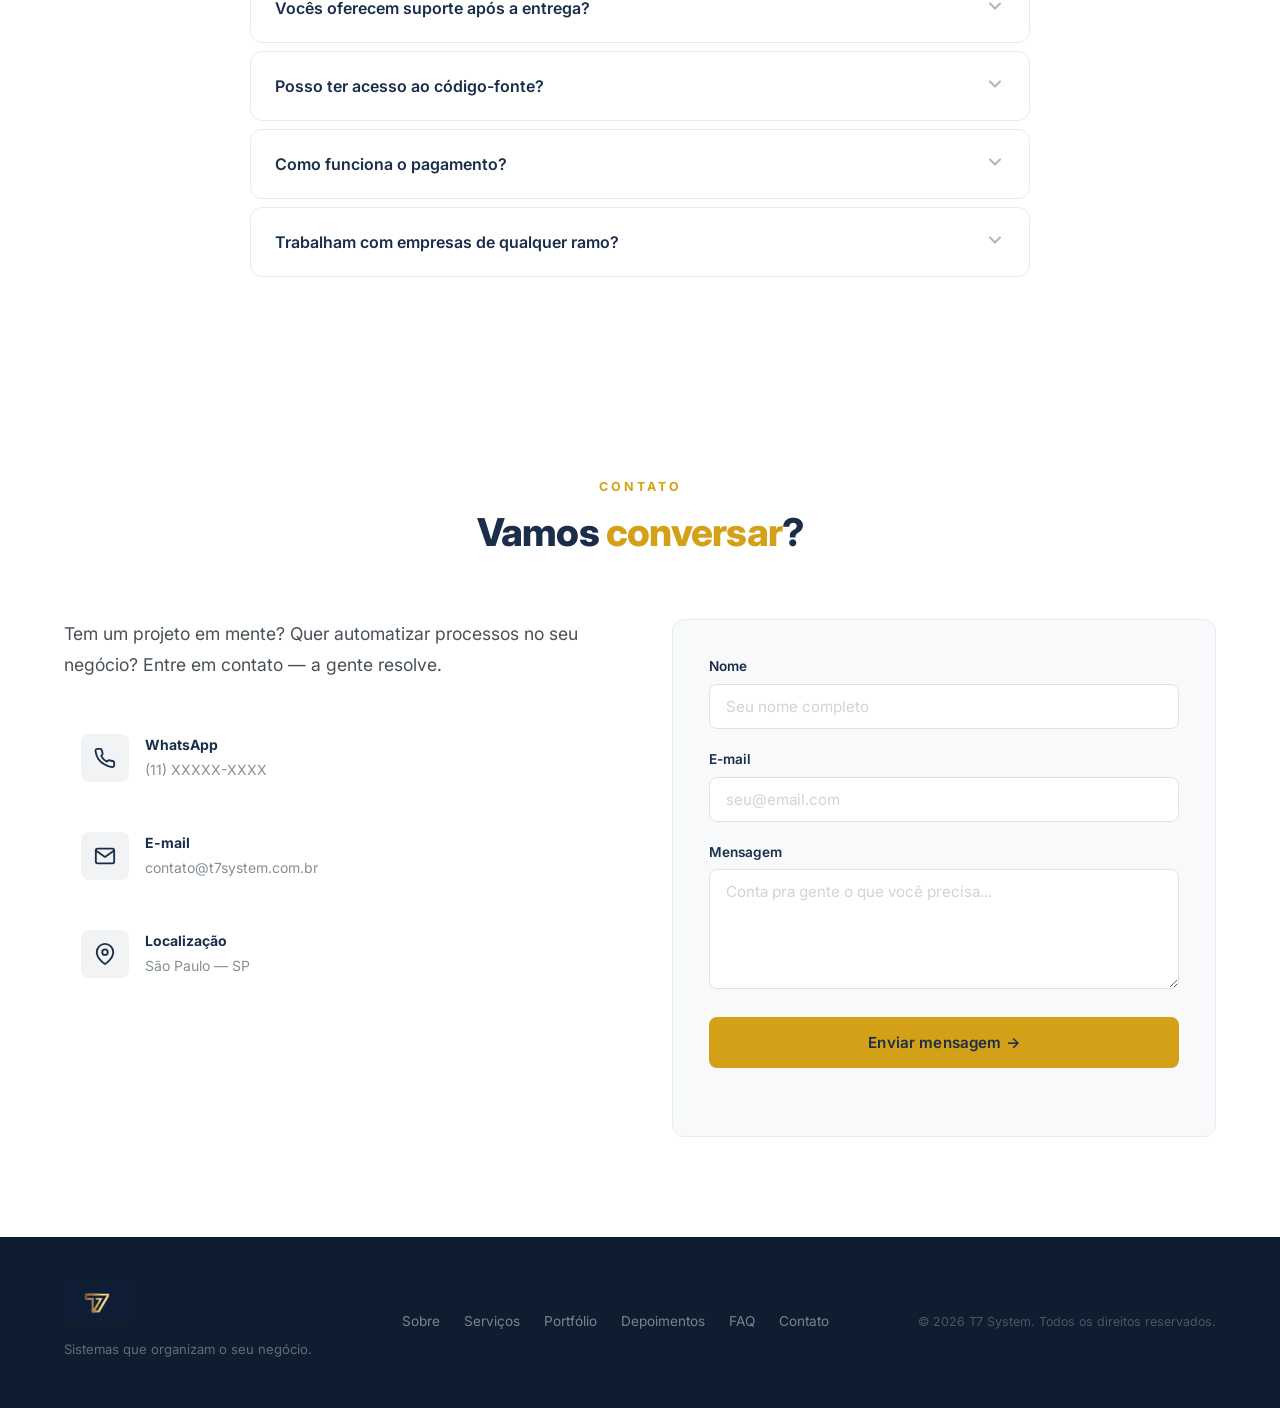
==== commit 792379c6: "Add design specifications and initial HTML structure for T7 System website" ====
--- a/index.html
+++ b/index.html
@@ -4,7 +4,11 @@
     <meta charset="UTF-8">
     <meta name="viewport" content="width=device-width, initial-scale=1.0">
     <title>T7 System — Sistemas que organizam o seu negócio</title>
-    <meta name="description" content="T7 System - Desenvolvimento de sistemas de organização e ferramentas de trabalho para qualquer ramo.">
+    <meta name="description" content="T7 System - Desenvolvimento de sistemas de organização, automação de processos e ferramentas sob medida para qualquer ramo.">
+    <meta name="theme-color" content="#1a2e4a">
+    <meta property="og:title" content="T7 System — Sistemas que organizam o seu negócio">
+    <meta property="og:description" content="Desenvolvemos sistemas sob medida para automatizar processos e escalar operações.">
+    <meta property="og:type" content="website">
     <link rel="preconnect" href="https://fonts.googleapis.com">
     <link rel="preconnect" href="https://fonts.gstatic.com" crossorigin>
     <link href="https://fonts.googleapis.com/css2?family=Inter:wght@300;400;500;600;700;800;900&display=swap" rel="stylesheet">
@@ -12,27 +16,32 @@
 </head>
 <body>
 
-    <!-- ===== NAVBAR ===== -->
+    <!-- SCROLL PROGRESS -->
+    <div id="scrollProgress" aria-hidden="true"></div>
+
+    <!-- NAVBAR -->
     <nav class="navbar" id="navbar">
         <div class="container nav-container">
-            <a href="#" class="nav-logo">
+            <a href="#" class="nav-logo" aria-label="T7 System - Início">
                 <img src="logo.png" alt="T7 System" class="logo-img">
             </a>
-            <button class="nav-toggle" id="navToggle" aria-label="Menu">
+            <button class="nav-toggle" id="navToggle" aria-label="Abrir menu" aria-expanded="false" aria-controls="navMenu">
                 <span></span><span></span><span></span>
             </button>
-            <ul class="nav-menu" id="navMenu">
+            <ul class="nav-menu" id="navMenu" role="list">
                 <li><a href="#sobre" class="nav-link">Sobre</a></li>
                 <li><a href="#servicos" class="nav-link">Serviços</a></li>
                 <li><a href="#portfolio" class="nav-link">Portfólio</a></li>
+                <li><a href="#depoimentos" class="nav-link">Depoimentos</a></li>
+                <li><a href="#faq" class="nav-link">FAQ</a></li>
                 <li><a href="#contato" class="nav-link btn-nav">Fale Conosco</a></li>
             </ul>
         </div>
     </nav>
 
-    <!-- ===== HERO ===== -->
+    <!-- HERO -->
     <section class="hero" id="hero">
-        <div class="hero-bg"></div>
+        <div class="hero-bg" aria-hidden="true"></div>
         <div class="container hero-container">
             <div class="hero-content">
                 <p class="hero-label">T7 SYSTEM</p>
@@ -41,67 +50,76 @@
                     o seu negócio.
                 </h1>
                 <p class="hero-subtitle">
-                    Desenvolvemos ferramentas sob medida para automatizar processos, 
+                    Desenvolvemos ferramentas sob medida para automatizar processos,
                     eliminar trabalho manual e escalar operações — para qualquer ramo.
                 </p>
                 <div class="hero-cta">
-                    <a href="#contato" class="btn btn-gold">Começar um projeto</a>
-                    <a href="#portfolio" class="btn btn-outline">Ver portfólio</a>
-                </div>
-                <div class="hero-stats">
-                    <div class="stat">
-                        <span class="stat-number">4+</span>
+                    <a href="#contato" class="btn btn-gold" id="hero-cta-primary">Começar um projeto →</a>
+                    <a href="#portfolio" class="btn btn-outline" id="hero-cta-secondary">Ver portfólio</a>
+                </div>
+                <div class="hero-stats" role="list">
+                    <div class="stat" role="listitem">
+                        <span class="stat-number" data-target="4" data-suffix="+">4+</span>
                         <span class="stat-label">Sistemas entregues</span>
                     </div>
-                    <div class="stat">
-                        <span class="stat-number">9.000</span>
+                    <div class="stat" role="listitem">
+                        <span class="stat-number" data-target="9000">9.000</span>
                         <span class="stat-label">Notas processadas</span>
                     </div>
-                    <div class="stat">
-                        <span class="stat-number">100%</span>
+                    <div class="stat" role="listitem">
+                        <span class="stat-number" data-target="100" data-suffix="%">100%</span>
                         <span class="stat-label">Automação</span>
                     </div>
                 </div>
             </div>
         </div>
-    </section>
-
-    <!-- ===== SOBRE ===== -->
+        <a href="#sobre" class="hero-scroll" aria-label="Rolar para baixo">
+            <span class="hero-scroll-line"></span>
+        </a>
+    </section>
+
+    <!-- SOBRE -->
     <section class="section sobre" id="sobre">
         <div class="container">
-            <div class="section-header">
+            <div class="section-header reveal">
                 <p class="section-label">SOBRE NÓS</p>
                 <h2 class="section-title">Três mentes, <span class="text-gold">uma missão</span></h2>
             </div>
             <div class="sobre-grid">
-                <div class="sobre-text">
+                <div class="sobre-text reveal">
                     <p>
-                        A T7 System nasceu da ideia de que <strong>tecnologia deve servir ao negócio</strong>, 
-                        não o contrário. Somos três fundadores unidos pela paixão em resolver problemas 
+                        A T7 System nasceu da ideia de que <strong>tecnologia deve servir ao negócio</strong>,
+                        não o contrário. Somos três fundadores unidos pela paixão em resolver problemas
                         reais com código.
                     </p>
                     <p>
-                        Especializados em <strong>sistemas de organização</strong> e <strong>automação de processos</strong>, 
-                        desenvolvemos ferramentas que eliminam trabalho manual, reduzem erros e dão 
+                        Especializados em <strong>sistemas de organização</strong> e <strong>automação de processos</strong>,
+                        desenvolvemos ferramentas que eliminam trabalho manual, reduzem erros e dão
                         tempo de volta para o que importa: fazer o negócio crescer.
                     </p>
                     <div class="sobre-values">
                         <div class="value">
-                            <span class="value-icon">⚡</span>
+                            <div class="value-icon-wrap" aria-hidden="true">
+                                <svg width="20" height="20" viewBox="0 0 24 24" fill="none" stroke="currentColor" stroke-width="2.5" stroke-linecap="round" stroke-linejoin="round"><polygon points="13 2 3 14 12 14 11 22 21 10 12 10 13 2"/></svg>
+                            </div>
                             <div>
                                 <strong>Agilidade</strong>
                                 <p>Entrega rápida, sem enrolação</p>
                             </div>
                         </div>
                         <div class="value">
-                            <span class="value-icon">🔒</span>
+                            <div class="value-icon-wrap" aria-hidden="true">
+                                <svg width="20" height="20" viewBox="0 0 24 24" fill="none" stroke="currentColor" stroke-width="2.5" stroke-linecap="round" stroke-linejoin="round"><rect x="3" y="11" width="18" height="11" rx="2" ry="2"/><path d="M7 11V7a5 5 0 0 1 10 0v4"/></svg>
+                            </div>
                             <div>
                                 <strong>Segurança</strong>
                                 <p>Dados protegidos por padrão</p>
                             </div>
                         </div>
                         <div class="value">
-                            <span class="value-icon">🎯</span>
+                            <div class="value-icon-wrap" aria-hidden="true">
+                                <svg width="20" height="20" viewBox="0 0 24 24" fill="none" stroke="currentColor" stroke-width="2.5" stroke-linecap="round" stroke-linejoin="round"><circle cx="12" cy="12" r="10"/><circle cx="12" cy="12" r="3"/></svg>
+                            </div>
                             <div>
                                 <strong>Foco no resultado</strong>
                                 <p>Código que resolve problema de verdade</p>
@@ -109,53 +127,81 @@
                         </div>
                     </div>
                 </div>
-                <div class="sobre-visual">
+                <div class="sobre-visual reveal">
                     <div class="team-card">
                         <div class="team-logo">
-                            <span class="logo-t big">T</span><span class="logo-7 big">7</span>
+                            <img src="logo.png" alt="T7 System" class="team-logo-img">
                         </div>
                         <p class="team-motto">"Time 7 não falha."</p>
-                    </div>
-                </div>
-            </div>
-        </div>
-    </section>
-
-    <!-- ===== SERVIÇOS ===== -->
+                        <div class="team-stats">
+                            <div class="team-stat">
+                                <span class="team-stat-num">3</span>
+                                <span class="team-stat-label">Fundadores</span>
+                            </div>
+                            <div class="team-stat-divider"></div>
+                            <div class="team-stat">
+                                <span class="team-stat-num">2024</span>
+                                <span class="team-stat-label">Fundação</span>
+                            </div>
+                            <div class="team-stat-divider"></div>
+                            <div class="team-stat">
+                                <span class="team-stat-num">SP</span>
+                                <span class="team-stat-label">Brasil</span>
+                            </div>
+                        </div>
+                    </div>
+                </div>
+            </div>
+        </div>
+    </section>
+
+    <!-- SERVIÇOS -->
     <section class="section servicos" id="servicos">
         <div class="container">
-            <div class="section-header">
+            <div class="section-header reveal">
                 <p class="section-label">SERVIÇOS</p>
                 <h2 class="section-title">O que <span class="text-gold">fazemos</span></h2>
             </div>
             <div class="servicos-grid">
-                <div class="servico-card">
-                    <div class="servico-icon">📊</div>
+                <div class="servico-card reveal">
+                    <div class="servico-icon-wrap" aria-hidden="true">
+                        <svg width="28" height="28" viewBox="0 0 24 24" fill="none" stroke="currentColor" stroke-width="2" stroke-linecap="round" stroke-linejoin="round"><rect x="3" y="3" width="18" height="18" rx="2"/><path d="M3 9h18M9 21V9"/></svg>
+                    </div>
                     <h3>Sistemas de Gestão</h3>
                     <p>CRMs, ERPs, sistemas de OS, controle financeiro — sob medida pro seu fluxo de trabalho.</p>
                 </div>
-                <div class="servico-card">
-                    <div class="servico-icon">🤖</div>
+                <div class="servico-card reveal">
+                    <div class="servico-icon-wrap" aria-hidden="true">
+                        <svg width="28" height="28" viewBox="0 0 24 24" fill="none" stroke="currentColor" stroke-width="2" stroke-linecap="round" stroke-linejoin="round"><path d="M12 2a10 10 0 1 0 10 10"/><path d="M12 12l9-9"/><path d="M17 3h4v4"/></svg>
+                    </div>
                     <h3>Automação de Processos</h3>
-                    <p>Scripts e bots que eliminam tarefas repetitivas. Consulta de notas, sincronização de dados, relatórios automáticos.</p>
-                </div>
-                <div class="servico-card">
-                    <div class="servico-icon">🌐</div>
+                    <p>Scripts e bots que eliminam tarefas repetitivas. Consulta de notas, sync de dados, relatórios automáticos.</p>
+                </div>
+                <div class="servico-card reveal">
+                    <div class="servico-icon-wrap" aria-hidden="true">
+                        <svg width="28" height="28" viewBox="0 0 24 24" fill="none" stroke="currentColor" stroke-width="2" stroke-linecap="round" stroke-linejoin="round"><circle cx="12" cy="12" r="10"/><line x1="2" y1="12" x2="22" y2="12"/><path d="M12 2a15.3 15.3 0 0 1 4 10 15.3 15.3 0 0 1-4 10 15.3 15.3 0 0 1-4-10 15.3 15.3 0 0 1 4-10z"/></svg>
+                    </div>
                     <h3>Sistemas Web</h3>
                     <p>Aplicações web modernas, acessíveis de qualquer lugar. Painéis, formulários online, dashboards.</p>
                 </div>
-                <div class="servico-card">
-                    <div class="servico-icon">📱</div>
+                <div class="servico-card reveal">
+                    <div class="servico-icon-wrap" aria-hidden="true">
+                        <svg width="28" height="28" viewBox="0 0 24 24" fill="none" stroke="currentColor" stroke-width="2" stroke-linecap="round" stroke-linejoin="round"><polyline points="16 18 22 12 16 6"/><polyline points="8 6 2 12 8 18"/></svg>
+                    </div>
                     <h3>Integrações e APIs</h3>
                     <p>Conectamos seus sistemas com WhatsApp, Firebase, SEFAZ, planilhas e qualquer serviço externo.</p>
                 </div>
-                <div class="servico-card">
-                    <div class="servico-icon">🔒</div>
+                <div class="servico-card reveal">
+                    <div class="servico-icon-wrap" aria-hidden="true">
+                        <svg width="28" height="28" viewBox="0 0 24 24" fill="none" stroke="currentColor" stroke-width="2" stroke-linecap="round" stroke-linejoin="round"><path d="M12 22s8-4 8-10V5l-8-3-8 3v7c0 6 8 10 8 10z"/></svg>
+                    </div>
                     <h3>Segurança Digital</h3>
                     <p>Criptografia, autenticação, controle de acesso. Seus dados protegidos com padrão enterprise.</p>
                 </div>
-                <div class="servico-card">
-                    <div class="servico-icon">📈</div>
+                <div class="servico-card reveal">
+                    <div class="servico-icon-wrap" aria-hidden="true">
+                        <svg width="28" height="28" viewBox="0 0 24 24" fill="none" stroke="currentColor" stroke-width="2" stroke-linecap="round" stroke-linejoin="round"><line x1="18" y1="20" x2="18" y2="10"/><line x1="12" y1="20" x2="12" y2="4"/><line x1="6" y1="20" x2="6" y2="14"/></svg>
+                    </div>
                     <h3>Consultoria em TI</h3>
                     <p>Análise de processos, mapeamento de gargalos e recomendação de soluções tecnológicas.</p>
                 </div>
@@ -163,108 +209,268 @@
         </div>
     </section>
 
-    <!-- ===== PORTFÓLIO ===== -->
+    <!-- PORTFÓLIO -->
     <section class="section portfolio" id="portfolio">
         <div class="container">
-            <div class="section-header">
+            <div class="section-header reveal">
                 <p class="section-label">PORTFÓLIO</p>
                 <h2 class="section-title">Projetos <span class="text-gold">reais</span></h2>
             </div>
-            <div class="portfolio-grid">
-
-                <div class="portfolio-card">
-                    <div class="portfolio-thumb thumb-contabilidade"></div>
+            <div class="portfolio-filters reveal" role="group" aria-label="Filtros de portfólio">
+                <button class="filter-btn active" data-filter="all" id="filter-all">Todos</button>
+                <button class="filter-btn" data-filter="financeiro" id="filter-financeiro">Financeiro</button>
+                <button class="filter-btn" data-filter="contabilidade" id="filter-contabilidade">Contabilidade</button>
+                <button class="filter-btn" data-filter="automacao" id="filter-automacao">Automação</button>
+                <button class="filter-btn" data-filter="assistencia" id="filter-assistencia">Assistência</button>
+            </div>
+            <div class="portfolio-grid" id="portfolioGrid">
+
+                <article class="portfolio-card reveal" data-category="financeiro">
+                    <div class="portfolio-thumb thumb-contabilidade" aria-hidden="true">
+                        <div class="thumb-pattern"></div>
+                        <div class="thumb-icon">
+                            <svg width="40" height="40" viewBox="0 0 24 24" fill="none" stroke="rgba(212,160,23,0.8)" stroke-width="1.5" stroke-linecap="round" stroke-linejoin="round"><line x1="12" y1="1" x2="12" y2="23"/><path d="M17 5H9.5a3.5 3.5 0 0 0 0 7h5a3.5 3.5 0 0 1 0 7H6"/></svg>
+                        </div>
+                    </div>
                     <div class="portfolio-info">
                         <span class="portfolio-tag">Gestão Financeira</span>
                         <h3>Sistema de Contabilidade</h3>
-                        <p>Plataforma completa para escritórios de contabilidade com distribuição de lucros, rendimentos financeiros, controle de acesso multiusuário e criptografia AES-256.</p>
-                        <div class="portfolio-tech">
+                        <p>Plataforma completa com distribuição de lucros, rendimentos financeiros, multiusuário e criptografia AES-256.</p>
+                        <div class="portfolio-tech" aria-label="Tecnologias utilizadas">
                             <span>HTML/CSS/JS</span>
                             <span>Firebase</span>
                             <span>AES-256</span>
                             <span>GitHub Pages</span>
                         </div>
                     </div>
-                </div>
-
-                <div class="portfolio-card">
-                    <div class="portfolio-thumb thumb-os"></div>
+                </article>
+
+                <article class="portfolio-card reveal" data-category="assistencia">
+                    <div class="portfolio-thumb thumb-os" aria-hidden="true">
+                        <div class="thumb-pattern"></div>
+                        <div class="thumb-icon">
+                            <svg width="40" height="40" viewBox="0 0 24 24" fill="none" stroke="rgba(212,160,23,0.8)" stroke-width="1.5" stroke-linecap="round" stroke-linejoin="round"><path d="M22 12h-4l-3 9L9 3l-3 9H2"/></svg>
+                        </div>
+                    </div>
                     <div class="portfolio-info">
                         <span class="portfolio-tag">Assistência Técnica</span>
                         <h3>Sistema OS — Equipamentos Médicos</h3>
-                        <p>Sistema de ordens de serviço para gestão de equipamentos médicos (raio-x, ultrassom, endoscópio). CRM integrado com gestão de clientes e técnicos.</p>
-                        <div class="portfolio-tech">
+                        <p>Ordens de serviço para raio-x, ultrassom e endoscópio. CRM integrado com gestão de clientes e técnicos.</p>
+                        <div class="portfolio-tech" aria-label="Tecnologias utilizadas">
                             <span>PHP</span>
                             <span>MySQL</span>
                             <span>JavaScript</span>
                             <span>WhatsApp API</span>
                         </div>
                     </div>
-                </div>
-
-                <div class="portfolio-card">
-                    <div class="portfolio-thumb thumb-atos"></div>
+                </article>
+
+                <article class="portfolio-card reveal" data-category="contabilidade">
+                    <div class="portfolio-thumb thumb-atos" aria-hidden="true">
+                        <div class="thumb-pattern"></div>
+                        <div class="thumb-icon">
+                            <svg width="40" height="40" viewBox="0 0 24 24" fill="none" stroke="rgba(212,160,23,0.8)" stroke-width="1.5" stroke-linecap="round" stroke-linejoin="round"><path d="M14 2H6a2 2 0 0 0-2 2v16a2 2 0 0 0 2 2h12a2 2 0 0 0 2-2V8z"/><polyline points="14 2 14 8 20 8"/><line x1="16" y1="13" x2="8" y2="13"/><line x1="16" y1="17" x2="8" y2="17"/><polyline points="10 9 9 9 8 9"/></svg>
+                        </div>
+                    </div>
                     <div class="portfolio-info">
                         <span class="portfolio-tag">Contabilidade</span>
                         <h3>Sistema de Atos Societários</h3>
-                        <p>Gestão de abertura, alteração e encerramento de empresas. Cliente acessa via link único, sem necessidade de login.</p>
-                        <div class="portfolio-tech">
+                        <p>Gestão de abertura, alteração e encerramento de empresas. Cliente acessa via link único, sem login.</p>
+                        <div class="portfolio-tech" aria-label="Tecnologias utilizadas">
                             <span>HTML/CSS/JS</span>
                             <span>Firebase</span>
                             <span>GitHub Pages</span>
                         </div>
                     </div>
-                </div>
-
-                <div class="portfolio-card">
-                    <div class="portfolio-thumb thumb-nfe"></div>
+                </article>
+
+                <article class="portfolio-card reveal" data-category="automacao">
+                    <div class="portfolio-thumb thumb-nfe" aria-hidden="true">
+                        <div class="thumb-pattern"></div>
+                        <div class="thumb-icon">
+                            <svg width="40" height="40" viewBox="0 0 24 24" fill="none" stroke="rgba(212,160,23,0.8)" stroke-width="1.5" stroke-linecap="round" stroke-linejoin="round"><polyline points="22 12 18 12 15 21 9 3 6 12 2 12"/></svg>
+                        </div>
+                    </div>
                     <div class="portfolio-info">
                         <span class="portfolio-tag">Automação Fiscal</span>
                         <h3>Consulta NF-e em Lote</h3>
-                        <p>Automação para validação de milhares de notas fiscais via webservice SEFAZ. 9.000 notas processadas em ~2 horas. Interface web com tema dark/gold.</p>
-                        <div class="portfolio-tech">
+                        <p>9.000 notas fiscais processadas em ~2h via webservice SEFAZ com certificado A1. Interface dark/gold.</p>
+                        <div class="portfolio-tech" aria-label="Tecnologias utilizadas">
                             <span>Python</span>
                             <span>Flask</span>
                             <span>Zeep</span>
                             <span>Certificado A1</span>
                         </div>
                     </div>
-                </div>
-
-            </div>
-        </div>
-    </section>
-
-    <!-- ===== CONTATO ===== -->
+                </article>
+
+            </div>
+        </div>
+    </section>
+
+    <!-- DEPOIMENTOS -->
+    <section class="section depoimentos" id="depoimentos">
+        <div class="container">
+            <div class="section-header reveal">
+                <p class="section-label">DEPOIMENTOS</p>
+                <h2 class="section-title">O que dizem <span class="text-gold">nossos clientes</span></h2>
+            </div>
+            <div class="depoimentos-wrap reveal">
+                <div class="depoimentos-slider" id="depoimentosSlider" role="region" aria-label="Depoimentos de clientes" aria-live="polite">
+                    <div class="depoimento active" role="group" aria-label="Depoimento 1 de 3">
+                        <div class="depoimento-quote-mark" aria-hidden="true">"</div>
+                        <p class="depoimento-quote">A T7 transformou nosso processo de NF-e. O que levava 2 dias agora roda em 2 horas, sozinho.</p>
+                        <div class="depoimento-author-info">
+                            <div class="depoimento-avatar" aria-hidden="true">CM</div>
+                            <div>
+                                <p class="depoimento-author">Carlos Mendes</p>
+                                <p class="depoimento-role">Diretor Fiscal — Empresa Y</p>
+                            </div>
+                        </div>
+                    </div>
+                    <div class="depoimento" role="group" aria-label="Depoimento 2 de 3">
+                        <div class="depoimento-quote-mark" aria-hidden="true">"</div>
+                        <p class="depoimento-quote">Time atencioso, entrega rápida e código limpo. Recomendo de olhos fechados.</p>
+                        <div class="depoimento-author-info">
+                            <div class="depoimento-avatar" aria-hidden="true">AP</div>
+                            <div>
+                                <p class="depoimento-author">Ana Paula Souza</p>
+                                <p class="depoimento-role">CEO — Contábil Prime</p>
+                            </div>
+                        </div>
+                    </div>
+                    <div class="depoimento" role="group" aria-label="Depoimento 3 de 3">
+                        <div class="depoimento-quote-mark" aria-hidden="true">"</div>
+                        <p class="depoimento-quote">Automatizaram nosso CRM em 3 semanas. Resultado profissional e suporte excelente.</p>
+                        <div class="depoimento-author-info">
+                            <div class="depoimento-avatar" aria-hidden="true">RL</div>
+                            <div>
+                                <p class="depoimento-author">Roberto Lima</p>
+                                <p class="depoimento-role">Gerente — TechMed</p>
+                            </div>
+                        </div>
+                    </div>
+                </div>
+                <div class="slider-controls">
+                    <button class="slider-btn" id="sliderPrev" aria-label="Depoimento anterior">
+                        <svg width="20" height="20" viewBox="0 0 24 24" fill="none" stroke="currentColor" stroke-width="2.5" stroke-linecap="round" stroke-linejoin="round"><polyline points="15 18 9 12 15 6"/></svg>
+                    </button>
+                    <div class="slider-dots" role="tablist" aria-label="Navegar entre depoimentos">
+                        <button class="dot active" data-slide="0" role="tab" aria-selected="true" aria-label="Depoimento 1"></button>
+                        <button class="dot" data-slide="1" role="tab" aria-selected="false" aria-label="Depoimento 2"></button>
+                        <button class="dot" data-slide="2" role="tab" aria-selected="false" aria-label="Depoimento 3"></button>
+                    </div>
+                    <button class="slider-btn" id="sliderNext" aria-label="Próximo depoimento">
+                        <svg width="20" height="20" viewBox="0 0 24 24" fill="none" stroke="currentColor" stroke-width="2.5" stroke-linecap="round" stroke-linejoin="round"><polyline points="9 18 15 12 9 6"/></svg>
+                    </button>
+                </div>
+            </div>
+        </div>
+    </section>
+
+    <!-- FAQ -->
+    <section class="section faq" id="faq">
+        <div class="container">
+            <div class="section-header reveal">
+                <p class="section-label">FAQ</p>
+                <h2 class="section-title">Perguntas <span class="text-gold">frequentes</span></h2>
+            </div>
+            <div class="faq-list" role="list">
+                <div class="faq-item reveal" role="listitem">
+                    <button class="faq-question" aria-expanded="false" id="faq-btn-1" aria-controls="faq-answer-1">
+                        <span>Quanto tempo leva para desenvolver um sistema?</span>
+                        <span class="faq-icon" aria-hidden="true">
+                            <svg width="20" height="20" viewBox="0 0 24 24" fill="none" stroke="currentColor" stroke-width="2.5" stroke-linecap="round" stroke-linejoin="round"><polyline points="6 9 12 15 18 9"/></svg>
+                        </span>
+                    </button>
+                    <div class="faq-answer" id="faq-answer-1" role="region" aria-labelledby="faq-btn-1">
+                        <div class="faq-answer-inner">Depende do escopo. Sistemas simples ficam prontos em 2–4 semanas. Projetos maiores podem levar 2–3 meses. Sempre entregamos em sprints semanais com atualizações constantes.</div>
+                    </div>
+                </div>
+                <div class="faq-item reveal" role="listitem">
+                    <button class="faq-question" aria-expanded="false" id="faq-btn-2" aria-controls="faq-answer-2">
+                        <span>Vocês oferecem suporte após a entrega?</span>
+                        <span class="faq-icon" aria-hidden="true">
+                            <svg width="20" height="20" viewBox="0 0 24 24" fill="none" stroke="currentColor" stroke-width="2.5" stroke-linecap="round" stroke-linejoin="round"><polyline points="6 9 12 15 18 9"/></svg>
+                        </span>
+                    </button>
+                    <div class="faq-answer" id="faq-answer-2" role="region" aria-labelledby="faq-btn-2">
+                        <div class="faq-answer-inner">Sim! Oferecemos planos de manutenção mensal com correções, novas features e suporte direto via WhatsApp.</div>
+                    </div>
+                </div>
+                <div class="faq-item reveal" role="listitem">
+                    <button class="faq-question" aria-expanded="false" id="faq-btn-3" aria-controls="faq-answer-3">
+                        <span>Posso ter acesso ao código-fonte?</span>
+                        <span class="faq-icon" aria-hidden="true">
+                            <svg width="20" height="20" viewBox="0 0 24 24" fill="none" stroke="currentColor" stroke-width="2.5" stroke-linecap="round" stroke-linejoin="round"><polyline points="6 9 12 15 18 9"/></svg>
+                        </span>
+                    </button>
+                    <div class="faq-answer" id="faq-answer-3" role="region" aria-labelledby="faq-btn-3">
+                        <div class="faq-answer-inner">Sim. Todo código entregue é seu. Disponibilizamos via GitHub privado ou conforme sua preferência.</div>
+                    </div>
+                </div>
+                <div class="faq-item reveal" role="listitem">
+                    <button class="faq-question" aria-expanded="false" id="faq-btn-4" aria-controls="faq-answer-4">
+                        <span>Como funciona o pagamento?</span>
+                        <span class="faq-icon" aria-hidden="true">
+                            <svg width="20" height="20" viewBox="0 0 24 24" fill="none" stroke="currentColor" stroke-width="2.5" stroke-linecap="round" stroke-linejoin="round"><polyline points="6 9 12 15 18 9"/></svg>
+                        </span>
+                    </button>
+                    <div class="faq-answer" id="faq-answer-4" role="region" aria-labelledby="faq-btn-4">
+                        <div class="faq-answer-inner">Trabalhamos com 50% no início e 50% na entrega. Para projetos longos, dividimos em parcelas mensais conforme as sprints.</div>
+                    </div>
+                </div>
+                <div class="faq-item reveal" role="listitem">
+                    <button class="faq-question" aria-expanded="false" id="faq-btn-5" aria-controls="faq-answer-5">
+                        <span>Trabalham com empresas de qualquer ramo?</span>
+                        <span class="faq-icon" aria-hidden="true">
+                            <svg width="20" height="20" viewBox="0 0 24 24" fill="none" stroke="currentColor" stroke-width="2.5" stroke-linecap="round" stroke-linejoin="round"><polyline points="6 9 12 15 18 9"/></svg>
+                        </span>
+                    </button>
+                    <div class="faq-answer" id="faq-answer-5" role="region" aria-labelledby="faq-btn-5">
+                        <div class="faq-answer-inner">Sim. Já atendemos contabilidade, saúde, comércio, serviços e setor fiscal. O foco é entender o processo e entregar a solução certa para cada negócio.</div>
+                    </div>
+                </div>
+            </div>
+        </div>
+    </section>
+
+    <!-- CONTATO -->
     <section class="section contato" id="contato">
         <div class="container">
-            <div class="section-header">
+            <div class="section-header reveal">
                 <p class="section-label">CONTATO</p>
                 <h2 class="section-title">Vamos <span class="text-gold">conversar</span>?</h2>
             </div>
             <div class="contato-grid">
-                <div class="contato-info">
+                <div class="contato-info reveal">
                     <p class="contato-texto">
-                        Tem um projeto em mente? Quer automatizar processos no seu negócio? 
+                        Tem um projeto em mente? Quer automatizar processos no seu negócio?
                         Entre em contato — a gente resolve.
                     </p>
                     <div class="contato-items">
-                        <div class="contato-item">
-                            <span class="contato-icon">📱</span>
+                        <a href="https://wa.me/5511999999999" class="contato-item" target="_blank" rel="noopener" aria-label="WhatsApp T7 System">
+                            <span class="contato-icon-wrap" aria-hidden="true">
+                                <svg width="22" height="22" viewBox="0 0 24 24" fill="none" stroke="currentColor" stroke-width="2" stroke-linecap="round" stroke-linejoin="round"><path d="M22 16.92v3a2 2 0 0 1-2.18 2 19.79 19.79 0 0 1-8.63-3.07A19.5 19.5 0 0 1 4.69 13a19.79 19.79 0 0 1-3.07-8.67A2 2 0 0 1 3.6 2h3a2 2 0 0 1 2 1.72c.127.96.361 1.903.7 2.81a2 2 0 0 1-.45 2.11L7.91 9.91a16 16 0 0 0 6.06 6.06l1.07-.93a2 2 0 0 1 2.11-.45c.907.339 1.85.573 2.81.7A2 2 0 0 1 22 16.92z"/></svg>
+                            </span>
                             <div>
                                 <strong>WhatsApp</strong>
                                 <p>(11) XXXXX-XXXX</p>
                             </div>
-                        </div>
-                        <div class="contato-item">
-                            <span class="contato-icon">📧</span>
+                        </a>
+                        <a href="mailto:contato@t7system.com.br" class="contato-item" aria-label="E-mail T7 System">
+                            <span class="contato-icon-wrap" aria-hidden="true">
+                                <svg width="22" height="22" viewBox="0 0 24 24" fill="none" stroke="currentColor" stroke-width="2" stroke-linecap="round" stroke-linejoin="round"><path d="M4 4h16c1.1 0 2 .9 2 2v12c0 1.1-.9 2-2 2H4c-1.1 0-2-.9-2-2V6c0-1.1.9-2 2-2z"/><polyline points="22,6 12,13 2,6"/></svg>
+                            </span>
                             <div>
                                 <strong>E-mail</strong>
                                 <p>contato@t7system.com.br</p>
                             </div>
-                        </div>
+                        </a>
                         <div class="contato-item">
-                            <span class="contato-icon">📍</span>
+                            <span class="contato-icon-wrap" aria-hidden="true">
+                                <svg width="22" height="22" viewBox="0 0 24 24" fill="none" stroke="currentColor" stroke-width="2" stroke-linecap="round" stroke-linejoin="round"><path d="M21 10c0 7-9 13-9 13s-9-6-9-13a9 9 0 0 1 18 0z"/><circle cx="12" cy="10" r="3"/></svg>
+                            </span>
                             <div>
                                 <strong>Localização</strong>
                                 <p>São Paulo — SP</p>
@@ -272,47 +478,60 @@
                         </div>
                     </div>
                 </div>
-                <div class="contato-form-wrap">
-                    <form class="contato-form" onsubmit="enviarMensagem(event)">
+                <div class="contato-form-wrap reveal">
+                    <form class="contato-form" id="contatoForm" onsubmit="enviarMensagem(event)" novalidate>
                         <div class="form-group">
-                            <label>Nome</label>
-                            <input type="text" placeholder="Seu nome completo" required>
+                            <label for="nome">Nome</label>
+                            <input type="text" id="nome" name="nome" placeholder="Seu nome completo" required autocomplete="name">
                         </div>
                         <div class="form-group">
-                            <label>E-mail</label>
-                            <input type="email" placeholder="seu@email.com" required>
+                            <label for="email">E-mail</label>
+                            <input type="email" id="email" name="email" placeholder="seu@email.com" required autocomplete="email">
                         </div>
                         <div class="form-group">
-                            <label>Mensagem</label>
-                            <textarea rows="4" placeholder="Conta pra gente o que você precisa..." required></textarea>
-                        </div>
-                        <button type="submit" class="btn btn-gold btn-full">Enviar mensagem</button>
+                            <label for="mensagem">Mensagem</label>
+                            <textarea id="mensagem" name="mensagem" rows="4" placeholder="Conta pra gente o que você precisa..." required></textarea>
+                        </div>
+                        <button type="submit" class="btn btn-gold btn-full" id="submitBtn">Enviar mensagem →</button>
+                        <p class="form-feedback" id="formFeedback" role="alert" aria-live="polite"></p>
                     </form>
                 </div>
             </div>
         </div>
     </section>
 
-    <!-- ===== FOOTER ===== -->
+    <!-- FOOTER -->
     <footer class="footer">
         <div class="container footer-container">
             <div class="footer-brand">
-                <a href="#" class="nav-logo">
-                    <img src="logo.png" alt="T7 System" class="logo-img">
+                <a href="#" class="nav-logo" aria-label="T7 System - Voltar ao topo">
+                    <img src="logo.png" alt="T7 System" class="logo-img logo-img-small">
                 </a>
                 <p>Sistemas que organizam o seu negócio.</p>
             </div>
-            <div class="footer-links">
+            <nav class="footer-links" aria-label="Links do rodapé">
                 <a href="#sobre">Sobre</a>
                 <a href="#servicos">Serviços</a>
                 <a href="#portfolio">Portfólio</a>
+                <a href="#depoimentos">Depoimentos</a>
+                <a href="#faq">FAQ</a>
                 <a href="#contato">Contato</a>
-            </div>
+            </nav>
             <div class="footer-copy">
                 <p>&copy; 2026 T7 System. Todos os direitos reservados.</p>
             </div>
         </div>
     </footer>
+
+    <!-- WhatsApp Float -->
+    <a href="https://wa.me/5511999999999" class="whatsapp-float" target="_blank" rel="noopener" aria-label="Falar pelo WhatsApp" id="whatsappFloat">
+        <svg width="28" height="28" viewBox="0 0 24 24" fill="currentColor"><path d="M17.472 14.382c-.297-.149-1.758-.867-2.03-.967-.273-.099-.471-.148-.67.15-.197.297-.767.966-.94 1.164-.173.199-.347.223-.644.075-.297-.15-1.255-.463-2.39-1.475-.883-.788-1.48-1.761-1.653-2.059-.173-.297-.018-.458.13-.606.134-.133.298-.347.446-.52.149-.174.198-.298.298-.497.099-.198.05-.371-.025-.52-.075-.149-.669-1.612-.916-2.207-.242-.579-.487-.5-.669-.51-.173-.008-.371-.01-.57-.01-.198 0-.52.074-.792.372-.272.297-1.04 1.016-1.04 2.479 0 1.462 1.065 2.875 1.213 3.074.149.198 2.096 3.2 5.077 4.487.709.306 1.262.489 1.694.625.712.227 1.36.195 1.871.118.571-.085 1.758-.719 2.006-1.413.248-.694.248-1.289.173-1.413-.074-.124-.272-.198-.57-.347m-5.421 7.403h-.004a9.87 9.87 0 0 1-5.031-1.378l-.361-.214-3.741.982.998-3.648-.235-.374a9.86 9.86 0 0 1-1.51-5.26c.001-5.45 4.436-9.884 9.888-9.884 2.64 0 5.122 1.03 6.988 2.898a9.825 9.825 0 0 1 2.893 6.994c-.003 5.45-4.437 9.884-9.885 9.884m8.413-18.297A11.815 11.815 0 0 0 12.05 0C5.495 0 .16 5.335.157 11.892c0 2.096.547 4.142 1.588 5.945L.057 24l6.305-1.654a11.882 11.882 0 0 0 5.683 1.448h.005c6.554 0 11.89-5.335 11.893-11.893a11.821 11.821 0 0 0-3.48-8.413z"/></svg>
+    </a>
+
+    <!-- Back to top -->
+    <button class="back-to-top" id="backToTop" aria-label="Voltar ao topo">
+        <svg width="20" height="20" viewBox="0 0 24 24" fill="none" stroke="currentColor" stroke-width="2.5" stroke-linecap="round" stroke-linejoin="round"><polyline points="18 15 12 9 6 15"/></svg>
+    </button>
 
     <script src="script.js"></script>
 </body>
--- a/style.css
+++ b/style.css
@@ -1,6 +1,6 @@
 /* ===================================================================
    T7 SYSTEM — Site Institucional
-   Tema: Navy (#1a2e4a) + Gold (#d4a017)
+   Design System: Navy (#1a2e4a) + Gold (#d4a017)
    =================================================================== */
 
 /* ===== RESET & BASE ===== */
@@ -35,6 +35,7 @@
     --shadow-xl: 0 20px 60px rgba(0,0,0,0.15);
     --radius: 12px;
     --radius-sm: 8px;
+    --radius-lg: 20px;
     --transition: 0.3s cubic-bezier(0.4, 0, 0.2, 1);
 }
 
@@ -49,6 +50,8 @@
     background: var(--white);
     line-height: 1.6;
     -webkit-font-smoothing: antialiased;
+    -moz-osx-font-smoothing: grayscale;
+    overflow-x: hidden;
 }
 
 .container {
@@ -73,6 +76,18 @@
 h1, h2, h3, h4 {
     line-height: 1.2;
     font-weight: 700;
+}
+
+/* ===== SCROLL PROGRESS ===== */
+#scrollProgress {
+    position: fixed;
+    top: 0;
+    left: 0;
+    height: 3px;
+    width: 0%;
+    background: linear-gradient(90deg, var(--gold-dark), var(--gold-light));
+    z-index: 1001;
+    transition: width 0.1s linear;
 }
 
 /* ===== BUTTONS ===== */
@@ -89,6 +104,7 @@
     cursor: pointer;
     transition: var(--transition);
     text-decoration: none;
+    letter-spacing: 0.01em;
 }
 
 .btn-gold {
@@ -131,6 +147,7 @@
 .navbar.scrolled {
     background: rgba(26, 46, 74, 0.95);
     backdrop-filter: blur(12px);
+    -webkit-backdrop-filter: blur(12px);
     padding: 10px 0;
     box-shadow: var(--shadow-md);
 }
@@ -143,34 +160,18 @@
 
 .nav-logo {
     display: flex;
-    align-items: baseline;
-    gap: 1px;
-    font-size: 1.5rem;
-    font-weight: 800;
-}
-
-.logo-t {
-    color: var(--gold);
-    font-size: 1.8rem;
-}
-
-.logo-7 {
-    color: var(--white);
-    font-size: 1.8rem;
-}
-
-.logo-text {
-    color: var(--white);
-    font-weight: 400;
-    font-size: 1.2rem;
-    margin-left: 4px;
-    opacity: 0.8;
+    align-items: center;
 }
 
 .logo-img {
     height: 48px;
     width: auto;
     object-fit: contain;
+    mix-blend-mode: lighten;
+}
+
+.logo-img-small {
+    height: 36px;
 }
 
 .nav-menu {
@@ -198,10 +199,12 @@
     background: var(--gold) !important;
     color: var(--navy) !important;
     font-weight: 600;
+    border-radius: var(--radius-sm);
 }
 
 .btn-nav:hover {
     background: var(--gold-light) !important;
+    transform: translateY(-1px);
 }
 
 .nav-toggle {
@@ -219,7 +222,12 @@
     height: 2px;
     background: var(--white);
     transition: var(--transition);
-}
+    transform-origin: center;
+}
+
+.nav-toggle.active span:nth-child(1) { transform: rotate(45deg) translate(5px, 5px); }
+.nav-toggle.active span:nth-child(2) { opacity: 0; transform: scaleX(0); }
+.nav-toggle.active span:nth-child(3) { transform: rotate(-45deg) translate(5px, -5px); }
 
 /* ===== HERO ===== */
 .hero {
@@ -234,12 +242,37 @@
 .hero-bg {
     position: absolute;
     inset: 0;
-    background: 
+    background:
         radial-gradient(ellipse at 80% 50%, rgba(212, 160, 23, 0.15) 0%, transparent 50%),
         radial-gradient(ellipse at 20% 80%, rgba(212, 160, 23, 0.08) 0%, transparent 40%),
         linear-gradient(135deg, var(--navy-dark) 0%, var(--navy) 50%, var(--navy-light) 100%);
 }
 
+/* Subtle geometric accent */
+.hero-bg::after {
+    content: '';
+    position: absolute;
+    right: -10%;
+    top: 10%;
+    width: 600px;
+    height: 600px;
+    border: 1px solid rgba(212,160,23,0.07);
+    border-radius: 50%;
+    pointer-events: none;
+}
+
+.hero-bg::before {
+    content: '';
+    position: absolute;
+    right: -5%;
+    top: 15%;
+    width: 400px;
+    height: 400px;
+    border: 1px solid rgba(212,160,23,0.05);
+    border-radius: 50%;
+    pointer-events: none;
+}
+
 .hero-container {
     position: relative;
     z-index: 1;
@@ -252,10 +285,21 @@
 
 .hero-label {
     color: var(--gold);
-    font-size: 0.85rem;
+    font-size: 0.8rem;
     font-weight: 700;
-    letter-spacing: 3px;
-    margin-bottom: 16px;
+    letter-spacing: 4px;
+    margin-bottom: 20px;
+    display: flex;
+    align-items: center;
+    gap: 10px;
+}
+
+.hero-label::before {
+    content: '';
+    display: inline-block;
+    width: 32px;
+    height: 1px;
+    background: var(--gold);
 }
 
 .hero-title {
@@ -264,6 +308,7 @@
     font-weight: 800;
     margin-bottom: 24px;
     line-height: 1.1;
+    letter-spacing: -0.02em;
 }
 
 .hero-subtitle {
@@ -278,30 +323,77 @@
     display: flex;
     gap: 16px;
     flex-wrap: wrap;
-    margin-bottom: 60px;
+    margin-bottom: 64px;
 }
 
 .hero-stats {
     display: flex;
-    gap: 48px;
+    gap: 0;
+    border-top: 1px solid rgba(255,255,255,0.1);
+    padding-top: 32px;
 }
 
 .stat {
     display: flex;
     flex-direction: column;
+    padding-right: 48px;
+    margin-right: 48px;
+    border-right: 1px solid rgba(255,255,255,0.1);
+}
+
+.stat:last-child {
+    border-right: none;
+    padding-right: 0;
+    margin-right: 0;
 }
 
 .stat-number {
     color: var(--gold);
-    font-size: 1.8rem;
+    font-size: 2rem;
     font-weight: 800;
+    letter-spacing: -0.02em;
+    line-height: 1;
 }
 
 .stat-label {
-    color: rgba(255,255,255,0.5);
-    font-size: 0.8rem;
+    color: rgba(255,255,255,0.45);
+    font-size: 0.78rem;
     font-weight: 500;
-    margin-top: 2px;
+    margin-top: 6px;
+    text-transform: uppercase;
+    letter-spacing: 0.5px;
+}
+
+/* Hero scroll indicator */
+.hero-scroll {
+    position: absolute;
+    bottom: 40px;
+    left: 50%;
+    transform: translateX(-50%);
+    display: flex;
+    flex-direction: column;
+    align-items: center;
+    gap: 8px;
+    color: rgba(255,255,255,0.3);
+    font-size: 0.7rem;
+    letter-spacing: 2px;
+    text-transform: uppercase;
+    text-decoration: none;
+    transition: color 0.3s;
+}
+
+.hero-scroll:hover { color: var(--gold); }
+
+.hero-scroll-line {
+    width: 1px;
+    height: 40px;
+    background: linear-gradient(to bottom, rgba(212,160,23,0.6), transparent);
+    animation: scrollPulse 2s ease-in-out infinite;
+}
+
+@keyframes scrollPulse {
+    0%, 100% { opacity: 0.4; transform: scaleY(1); }
+    50% { opacity: 1; transform: scaleY(1.2); }
 }
 
 /* ===== SECTIONS ===== */
@@ -316,16 +408,18 @@
 
 .section-label {
     color: var(--gold);
-    font-size: 0.8rem;
+    font-size: 0.78rem;
     font-weight: 700;
     letter-spacing: 3px;
     margin-bottom: 12px;
+    display: block;
 }
 
 .section-title {
     color: var(--navy);
     font-size: clamp(1.8rem, 3vw, 2.5rem);
     font-weight: 800;
+    letter-spacing: -0.02em;
 }
 
 /* ===== SOBRE ===== */
@@ -342,13 +436,16 @@
     margin-bottom: 16px;
     color: var(--gray-700);
     font-size: 1.05rem;
-}
+    line-height: 1.75;
+}
+
+.sobre-text strong { color: var(--navy); }
 
 .sobre-values {
-    margin-top: 32px;
+    margin-top: 36px;
     display: flex;
     flex-direction: column;
-    gap: 20px;
+    gap: 24px;
 }
 
 .value {
@@ -357,22 +454,29 @@
     align-items: flex-start;
 }
 
-.value-icon {
-    font-size: 1.5rem;
+.value-icon-wrap {
+    width: 44px;
+    height: 44px;
+    background: var(--navy);
+    border-radius: var(--radius-sm);
+    display: flex;
+    align-items: center;
+    justify-content: center;
     flex-shrink: 0;
-    margin-top: 2px;
+    color: var(--gold);
 }
 
 .value strong {
     color: var(--navy);
     display: block;
     margin-bottom: 2px;
+    font-size: 0.95rem;
 }
 
 .value p {
-    font-size: 0.9rem !important;
-    color: var(--gray-600) !important;
-    margin-bottom: 0 !important;
+    font-size: 0.875rem;
+    color: var(--gray-600);
+    line-height: 1.5;
 }
 
 .sobre-visual {
@@ -382,25 +486,68 @@
 
 .team-card {
     background: linear-gradient(135deg, var(--navy), var(--navy-light));
-    border-radius: 20px;
-    padding: 60px 48px;
+    border-radius: var(--radius-lg);
+    padding: 52px 40px;
     text-align: center;
     box-shadow: var(--shadow-xl);
+    width: 100%;
 }
 
 .team-logo {
-    margin-bottom: 24px;
-}
-
-.logo-t.big, .logo-7.big {
-    font-size: 5rem;
-    font-weight: 900;
+    margin-bottom: 20px;
+    display: flex;
+    justify-content: center;
+}
+
+.team-logo-img {
+    height: 80px;
+    width: auto;
+    margin: 0 auto;
+    mix-blend-mode: lighten;
 }
 
 .team-motto {
-    color: rgba(255,255,255,0.6);
+    color: rgba(255,255,255,0.55);
     font-style: italic;
-    font-size: 1.1rem;
+    font-size: 1rem;
+    margin-bottom: 32px;
+}
+
+.team-stats {
+    display: flex;
+    align-items: center;
+    justify-content: center;
+    gap: 24px;
+    border-top: 1px solid rgba(255,255,255,0.1);
+    padding-top: 28px;
+}
+
+.team-stat {
+    display: flex;
+    flex-direction: column;
+    align-items: center;
+}
+
+.team-stat-num {
+    color: var(--gold);
+    font-size: 1.4rem;
+    font-weight: 800;
+    line-height: 1;
+}
+
+.team-stat-label {
+    color: rgba(255,255,255,0.4);
+    font-size: 0.72rem;
+    font-weight: 500;
+    margin-top: 4px;
+    text-transform: uppercase;
+    letter-spacing: 0.5px;
+}
+
+.team-stat-divider {
+    width: 1px;
+    height: 36px;
+    background: rgba(255,255,255,0.1);
 }
 
 /* ===== SERVIÇOS ===== */
@@ -416,6 +563,7 @@
     border-radius: var(--radius);
     padding: 32px;
     transition: var(--transition);
+    cursor: default;
 }
 
 .servico-card:hover {
@@ -424,25 +572,71 @@
     box-shadow: var(--shadow-lg);
 }
 
-.servico-icon {
-    font-size: 2rem;
-    margin-bottom: 16px;
+.servico-icon-wrap {
+    width: 52px;
+    height: 52px;
+    background: var(--gray-50);
+    border-radius: var(--radius-sm);
+    display: flex;
+    align-items: center;
+    justify-content: center;
+    margin-bottom: 20px;
+    color: var(--navy);
+    transition: var(--transition);
+}
+
+.servico-card:hover .servico-icon-wrap {
+    background: var(--navy);
+    color: var(--gold);
 }
 
 .servico-card h3 {
     color: var(--navy);
-    font-size: 1.1rem;
-    margin-bottom: 8px;
+    font-size: 1.05rem;
+    font-weight: 700;
+    margin-bottom: 10px;
 }
 
 .servico-card p {
     color: var(--gray-600);
-    font-size: 0.95rem;
-    line-height: 1.6;
+    font-size: 0.92rem;
+    line-height: 1.65;
 }
 
 /* ===== PORTFÓLIO ===== */
 .portfolio { background: var(--gray-50); }
+
+.portfolio-filters {
+    display: flex;
+    gap: 8px;
+    flex-wrap: wrap;
+    justify-content: center;
+    margin-bottom: 40px;
+}
+
+.filter-btn {
+    padding: 8px 20px;
+    border-radius: 100px;
+    border: 1px solid var(--gray-300);
+    background: var(--white);
+    color: var(--gray-700);
+    font-family: var(--font);
+    font-size: 0.875rem;
+    font-weight: 500;
+    cursor: pointer;
+    transition: var(--transition);
+}
+
+.filter-btn:hover {
+    border-color: var(--navy);
+    color: var(--navy);
+}
+
+.filter-btn.active {
+    background: var(--navy);
+    border-color: var(--navy);
+    color: var(--white);
+}
 
 .portfolio-grid {
     display: grid;
@@ -461,40 +655,54 @@
 .portfolio-card:hover {
     transform: translateY(-4px);
     box-shadow: var(--shadow-lg);
+    border-color: var(--gray-300);
+}
+
+.portfolio-card[data-hidden] {
+    display: none;
 }
 
 .portfolio-thumb {
     height: 200px;
-    background: var(--navy);
     position: relative;
     overflow: hidden;
 }
 
-.thumb-contabilidade {
-    background: linear-gradient(135deg, #1a2e4a, #243b5e);
-}
-
-.thumb-os {
-    background: linear-gradient(135deg, #1a3a2e, #1a4a3a);
-}
-
-.thumb-atos {
-    background: linear-gradient(135deg, #3a1a2e, #4a2438);
-}
-
-.thumb-nfe {
-    background: linear-gradient(135deg, #2e2a1a, #4a3f1a);
+.thumb-contabilidade { background: linear-gradient(135deg, #1a2e4a, #243b5e); }
+.thumb-os            { background: linear-gradient(135deg, #1a3a2e, #1e4a3a); }
+.thumb-atos          { background: linear-gradient(135deg, #3a1a2e, #4a2438); }
+.thumb-nfe           { background: linear-gradient(135deg, #2e2a1a, #46401a); }
+
+.thumb-pattern {
+    position: absolute;
+    inset: 0;
+    background-image:
+        repeating-linear-gradient(
+            45deg,
+            rgba(255,255,255,0.02) 0px,
+            rgba(255,255,255,0.02) 1px,
+            transparent 1px,
+            transparent 20px
+        );
 }
 
 .portfolio-thumb::after {
     content: '';
     position: absolute;
-    right: -30px;
-    top: -30px;
-    width: 120px;
-    height: 120px;
+    right: -20px;
+    top: -20px;
+    width: 100px;
+    height: 100px;
     border-radius: 50%;
-    background: rgba(212, 160, 23, 0.15);
+    background: rgba(212, 160, 23, 0.12);
+    pointer-events: none;
+}
+
+.thumb-icon {
+    position: absolute;
+    bottom: 24px;
+    left: 24px;
+    z-index: 1;
 }
 
 .portfolio-info {
@@ -503,38 +711,238 @@
 
 .portfolio-tag {
     color: var(--gold);
-    font-size: 0.75rem;
+    font-size: 0.72rem;
     font-weight: 700;
-    letter-spacing: 1px;
+    letter-spacing: 1.5px;
     text-transform: uppercase;
+    display: block;
+    margin-bottom: 8px;
 }
 
 .portfolio-info h3 {
     color: var(--navy);
-    font-size: 1.2rem;
-    margin: 8px 0 12px;
+    font-size: 1.15rem;
+    font-weight: 700;
+    margin-bottom: 10px;
 }
 
 .portfolio-info p {
     color: var(--gray-600);
     font-size: 0.9rem;
-    line-height: 1.6;
+    line-height: 1.65;
     margin-bottom: 16px;
 }
 
 .portfolio-tech {
     display: flex;
     flex-wrap: wrap;
-    gap: 8px;
+    gap: 6px;
 }
 
 .portfolio-tech span {
     background: var(--gray-100);
     color: var(--gray-700);
     padding: 4px 12px;
-    border-radius: 20px;
-    font-size: 0.75rem;
+    border-radius: 100px;
+    font-size: 0.73rem;
     font-weight: 600;
+}
+
+/* ===== DEPOIMENTOS ===== */
+.depoimentos { background: var(--navy); }
+.depoimentos .section-label { color: var(--gold); }
+.depoimentos .section-title { color: var(--white); }
+
+.depoimentos-wrap {
+    max-width: 780px;
+    margin: 0 auto;
+}
+
+.depoimentos-slider {
+    position: relative;
+    min-height: 200px;
+}
+
+.depoimento {
+    display: none;
+    animation: fadeIn 0.4s ease;
+}
+
+.depoimento.active { display: block; }
+
+@keyframes fadeIn {
+    from { opacity: 0; transform: translateY(8px); }
+    to   { opacity: 1; transform: translateY(0); }
+}
+
+.depoimento-quote-mark {
+    color: var(--gold);
+    font-size: 5rem;
+    line-height: 0.5;
+    font-family: Georgia, serif;
+    margin-bottom: 24px;
+    display: block;
+    opacity: 0.6;
+}
+
+.depoimento-quote {
+    color: rgba(255,255,255,0.85);
+    font-size: 1.25rem;
+    line-height: 1.7;
+    font-style: italic;
+    margin-bottom: 32px;
+}
+
+.depoimento-author-info {
+    display: flex;
+    align-items: center;
+    gap: 16px;
+}
+
+.depoimento-avatar {
+    width: 48px;
+    height: 48px;
+    border-radius: 50%;
+    background: var(--gold);
+    color: var(--navy);
+    display: flex;
+    align-items: center;
+    justify-content: center;
+    font-weight: 800;
+    font-size: 0.85rem;
+    flex-shrink: 0;
+}
+
+.depoimento-author {
+    color: var(--white);
+    font-weight: 700;
+    font-size: 0.95rem;
+}
+
+.depoimento-role {
+    color: rgba(255,255,255,0.45);
+    font-size: 0.85rem;
+    margin-top: 2px;
+}
+
+.slider-controls {
+    display: flex;
+    align-items: center;
+    justify-content: center;
+    gap: 20px;
+    margin-top: 40px;
+}
+
+.slider-dots {
+    display: flex;
+    gap: 8px;
+}
+
+.dot {
+    width: 8px;
+    height: 8px;
+    border-radius: 50%;
+    background: rgba(255,255,255,0.2);
+    border: none;
+    cursor: pointer;
+    transition: var(--transition);
+    padding: 0;
+}
+
+.dot.active {
+    background: var(--gold);
+    width: 24px;
+    border-radius: 4px;
+}
+
+.dot:hover { background: rgba(255,255,255,0.5); }
+
+.slider-btn {
+    width: 40px;
+    height: 40px;
+    border-radius: 50%;
+    border: 1px solid rgba(255,255,255,0.15);
+    background: transparent;
+    color: rgba(255,255,255,0.6);
+    cursor: pointer;
+    display: flex;
+    align-items: center;
+    justify-content: center;
+    transition: var(--transition);
+}
+
+.slider-btn:hover {
+    border-color: var(--gold);
+    color: var(--gold);
+}
+
+/* ===== FAQ ===== */
+.faq-list {
+    max-width: 780px;
+    margin: 0 auto;
+    display: flex;
+    flex-direction: column;
+    gap: 8px;
+}
+
+.faq-item {
+    border: 1px solid var(--gray-200);
+    border-radius: var(--radius);
+    overflow: hidden;
+    background: var(--white);
+    transition: border-color 0.3s;
+}
+
+.faq-item.open {
+    border-color: var(--gold);
+}
+
+.faq-question {
+    width: 100%;
+    display: flex;
+    align-items: center;
+    justify-content: space-between;
+    gap: 16px;
+    padding: 22px 24px;
+    background: transparent;
+    border: none;
+    cursor: pointer;
+    font-family: var(--font);
+    font-size: 1rem;
+    font-weight: 600;
+    color: var(--navy);
+    text-align: left;
+    transition: var(--transition);
+}
+
+.faq-question:hover { color: var(--gold); }
+
+.faq-icon {
+    flex-shrink: 0;
+    color: var(--gray-500);
+    transition: transform 0.3s var(--transition);
+}
+
+.faq-item.open .faq-icon {
+    transform: rotate(180deg);
+    color: var(--gold);
+}
+
+.faq-answer {
+    max-height: 0;
+    overflow: hidden;
+    transition: max-height 0.35s cubic-bezier(0.4, 0, 0.2, 1);
+}
+
+.faq-item.open .faq-answer {
+    max-height: 300px;
+}
+
+.faq-answer-inner {
+    padding: 0 24px 22px;
+    color: var(--gray-700);
+    font-size: 0.95rem;
+    line-height: 1.7;
 }
 
 /* ===== CONTATO ===== */
@@ -548,42 +956,60 @@
 .contato-texto {
     color: var(--gray-700);
     font-size: 1.1rem;
-    margin-bottom: 32px;
-    line-height: 1.7;
+    margin-bottom: 36px;
+    line-height: 1.75;
 }
 
 .contato-items {
     display: flex;
     flex-direction: column;
-    gap: 24px;
+    gap: 16px;
 }
 
 .contato-item {
     display: flex;
     gap: 16px;
     align-items: center;
-}
-
-.contato-icon {
-    font-size: 1.5rem;
+    padding: 16px;
+    border-radius: var(--radius-sm);
+    border: 1px solid transparent;
+    transition: var(--transition);
+}
+
+a.contato-item:hover {
+    background: var(--gray-50);
+    border-color: var(--gray-200);
+}
+
+.contato-icon-wrap {
     width: 48px;
     height: 48px;
     display: flex;
     align-items: center;
     justify-content: center;
-    background: var(--gray-50);
+    background: var(--gray-100);
     border-radius: var(--radius-sm);
+    color: var(--navy);
+    flex-shrink: 0;
+    transition: var(--transition);
+}
+
+a.contato-item:hover .contato-icon-wrap {
+    background: var(--navy);
+    color: var(--gold);
 }
 
 .contato-item strong {
     color: var(--navy);
     display: block;
-    font-size: 0.9rem;
+    font-size: 0.875rem;
+    font-weight: 700;
+    margin-bottom: 2px;
 }
 
 .contato-item p {
     color: var(--gray-600);
-    font-size: 0.9rem;
+    font-size: 0.875rem;
 }
 
 .contato-form {
@@ -601,7 +1027,7 @@
     display: block;
     font-size: 0.85rem;
     font-weight: 600;
-    color: var(--gray-700);
+    color: var(--navy);
     margin-bottom: 6px;
 }
 
@@ -625,7 +1051,22 @@
     box-shadow: 0 0 0 3px rgba(212, 160, 23, 0.15);
 }
 
-.form-group textarea { resize: vertical; }
+.form-group input::placeholder,
+.form-group textarea::placeholder {
+    color: var(--gray-400);
+}
+
+.form-group textarea { resize: vertical; min-height: 120px; }
+
+.form-feedback {
+    margin-top: 12px;
+    font-size: 0.875rem;
+    font-weight: 500;
+    min-height: 20px;
+}
+
+.form-feedback.success { color: #2e7d32; }
+.form-feedback.error   { color: #c62828; }
 
 /* ===== FOOTER ===== */
 .footer {
@@ -641,30 +1082,99 @@
     gap: 24px;
 }
 
+.footer-brand .nav-logo { display: inline-flex; }
+
 .footer-brand p {
-    color: rgba(255,255,255,0.4);
+    color: rgba(255,255,255,0.35);
+    font-size: 0.82rem;
+    margin-top: 10px;
+}
+
+.footer-links {
+    display: flex;
+    gap: 24px;
+    flex-wrap: wrap;
+}
+
+.footer-links a {
+    color: rgba(255,255,255,0.45);
     font-size: 0.85rem;
-    margin-top: 8px;
-}
-
-.footer-links {
-    display: flex;
-    gap: 24px;
-}
-
-.footer-links a {
-    color: rgba(255,255,255,0.5);
-    font-size: 0.85rem;
-    transition: var(--transition);
-}
-
-.footer-links a:hover {
-    color: var(--gold);
-}
+    transition: color 0.3s;
+}
+
+.footer-links a:hover { color: var(--gold); }
 
 .footer-copy p {
-    color: rgba(255,255,255,0.3);
-    font-size: 0.8rem;
+    color: rgba(255,255,255,0.25);
+    font-size: 0.78rem;
+}
+
+/* ===== FLOAT BUTTONS ===== */
+.whatsapp-float {
+    position: fixed;
+    bottom: 88px;
+    right: 24px;
+    width: 56px;
+    height: 56px;
+    border-radius: 50%;
+    background: #25D366;
+    color: #fff;
+    display: flex;
+    align-items: center;
+    justify-content: center;
+    box-shadow: 0 4px 16px rgba(37,211,102,0.4);
+    z-index: 900;
+    transition: var(--transition);
+}
+
+.whatsapp-float:hover {
+    transform: scale(1.1);
+    box-shadow: 0 8px 24px rgba(37,211,102,0.5);
+}
+
+.back-to-top {
+    position: fixed;
+    bottom: 24px;
+    right: 24px;
+    width: 44px;
+    height: 44px;
+    border-radius: 50%;
+    background: var(--navy);
+    color: var(--white);
+    border: 1px solid rgba(255,255,255,0.15);
+    display: flex;
+    align-items: center;
+    justify-content: center;
+    cursor: pointer;
+    z-index: 900;
+    transition: var(--transition);
+    opacity: 0;
+    pointer-events: none;
+    transform: translateY(8px);
+}
+
+.back-to-top.visible {
+    opacity: 1;
+    pointer-events: auto;
+    transform: translateY(0);
+}
+
+.back-to-top:hover {
+    background: var(--gold);
+    color: var(--navy);
+    border-color: var(--gold);
+}
+
+/* ===== REVEAL ANIMATIONS ===== */
+.reveal {
+    opacity: 0;
+    transform: translateY(24px);
+    transition: opacity 0.6s ease, transform 0.6s ease;
+}
+
+.reveal.visible {
+    opacity: 1;
+    transform: translateY(0);
 }
 
 /* ===== RESPONSIVE ===== */
@@ -686,12 +1196,15 @@
         grid-template-columns: 1fr;
         gap: 40px;
     }
+
+    .team-card {
+        max-width: 400px;
+        margin: 0 auto;
+    }
 }
 
 @media (max-width: 768px) {
-    .nav-toggle {
-        display: flex;
-    }
+    .nav-toggle { display: flex; }
 
     .nav-menu {
         position: fixed;
@@ -702,23 +1215,36 @@
         background: var(--navy);
         flex-direction: column;
         padding: 80px 24px 24px;
-        transition: var(--transition);
+        transition: right 0.4s cubic-bezier(0.4, 0, 0.2, 1);
         gap: 4px;
-    }
-
-    .nav-menu.active {
-        right: 0;
         box-shadow: var(--shadow-xl);
     }
+
+    .nav-menu.active { right: 0; }
 
     .nav-link {
         width: 100%;
         padding: 12px 16px;
+        font-size: 1rem;
     }
 
     .hero-stats {
-        gap: 24px;
+        flex-direction: column;
+        gap: 20px;
+        border-top: none;
+        padding-top: 0;
     }
+
+    .stat {
+        flex-direction: row;
+        align-items: center;
+        gap: 12px;
+        border-right: none;
+        padding-right: 0;
+        margin-right: 0;
+    }
+
+    .stat-label { margin-top: 0; }
 
     .servicos-grid {
         grid-template-columns: 1fr;
@@ -730,32 +1256,22 @@
     }
 
     .footer-links {
-        flex-wrap: wrap;
         justify-content: center;
     }
 }
 
 @media (max-width: 480px) {
-    .hero-title {
-        font-size: 2rem;
-    }
+    .section { padding: 72px 0; }
+
+    .hero-title { font-size: 2.2rem; }
 
     .hero-cta {
         flex-direction: column;
     }
 
-    .hero-cta .btn {
-        width: 100%;
-    }
-
-    .hero-stats {
-        flex-direction: column;
-        gap: 16px;
-    }
-
-    .stat {
-        flex-direction: row;
-        align-items: baseline;
-        gap: 8px;
-    }
-}
+    .hero-cta .btn { width: 100%; text-align: center; }
+
+    .contato-form { padding: 24px; }
+
+    .section-header { margin-bottom: 48px; }
+}
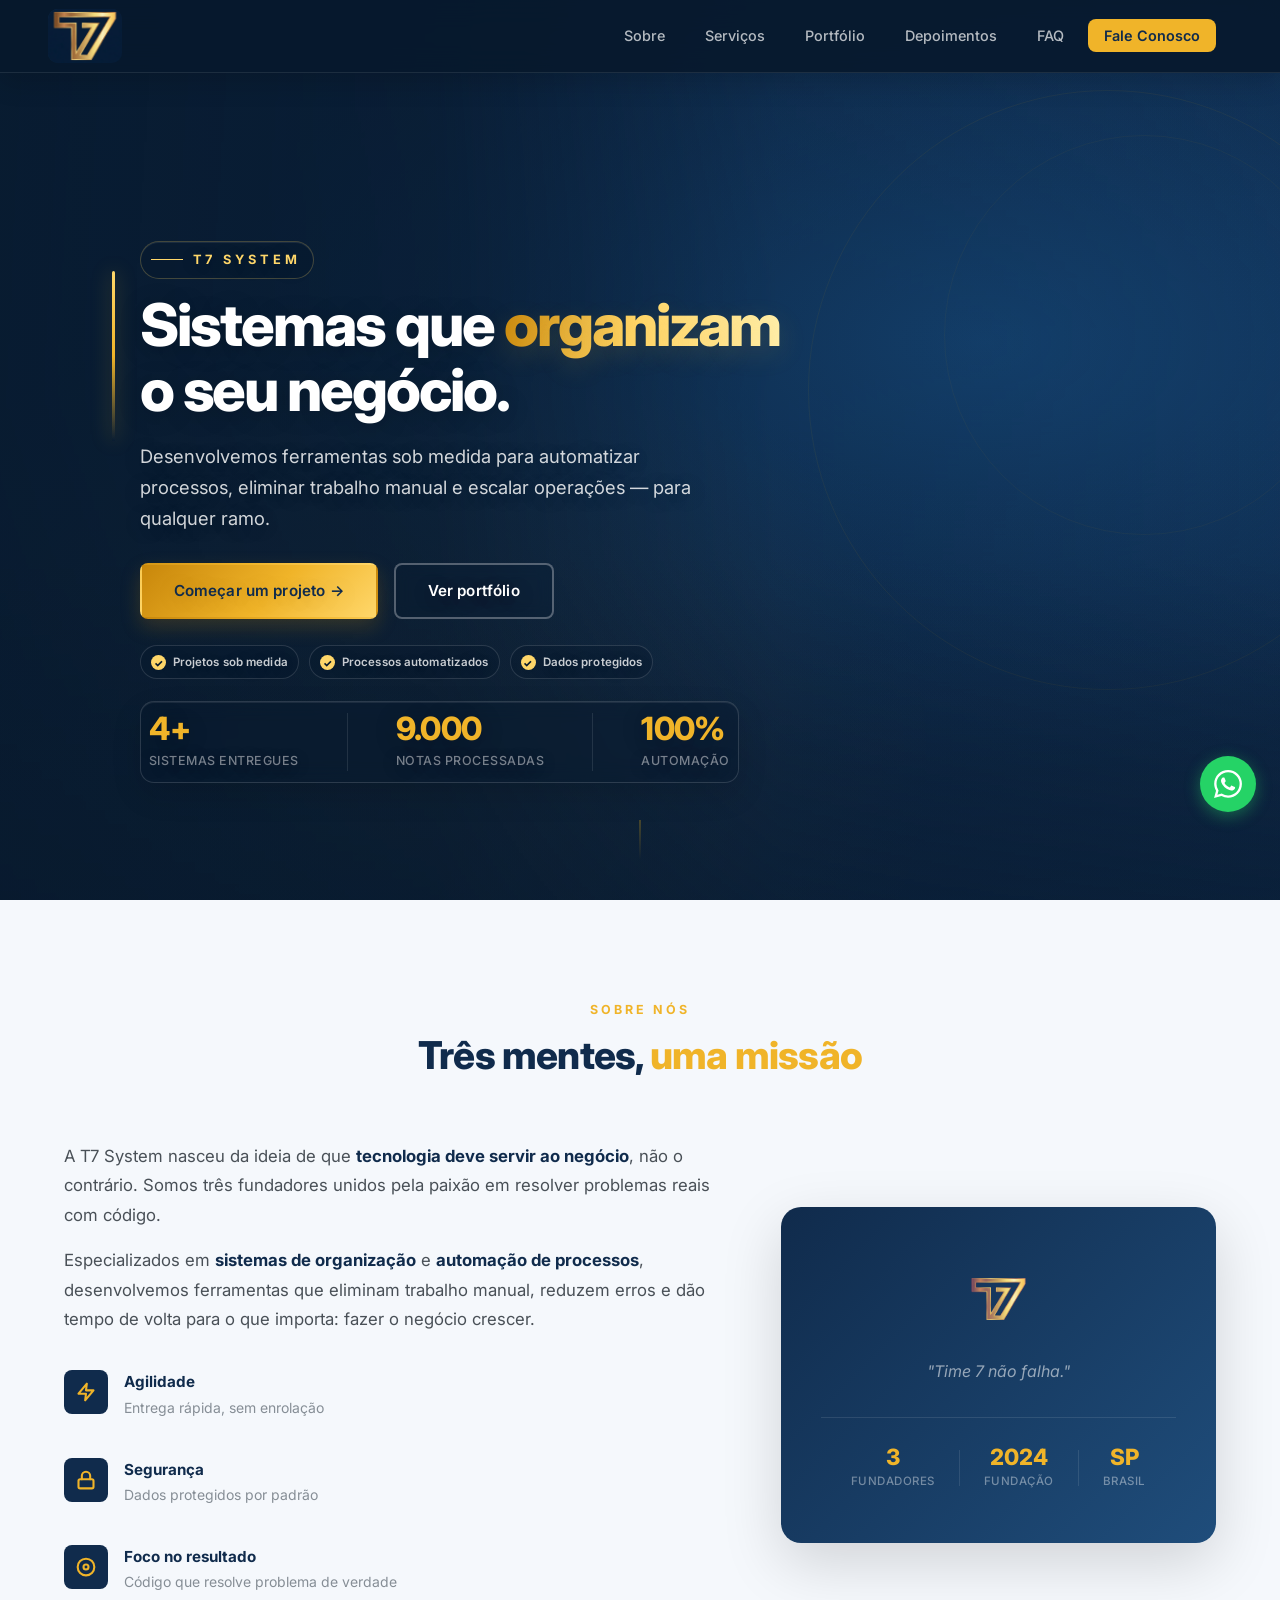
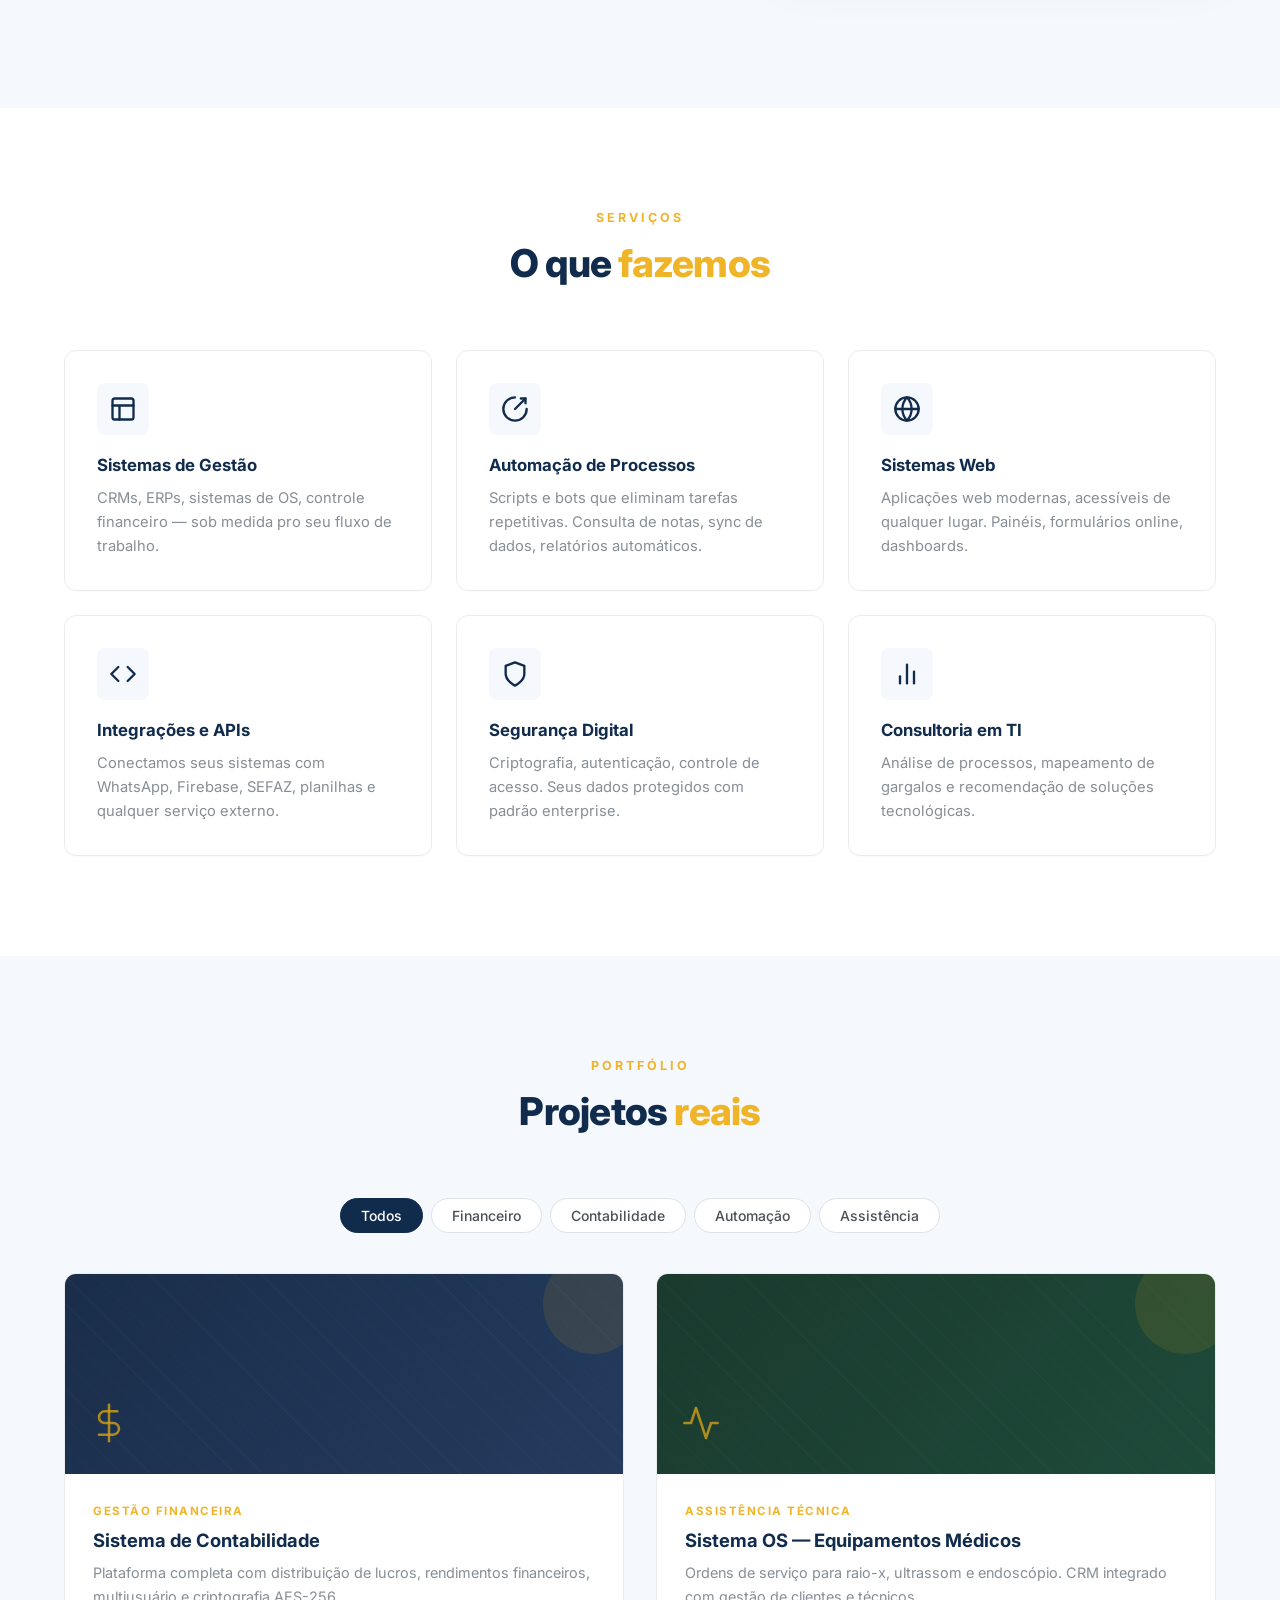
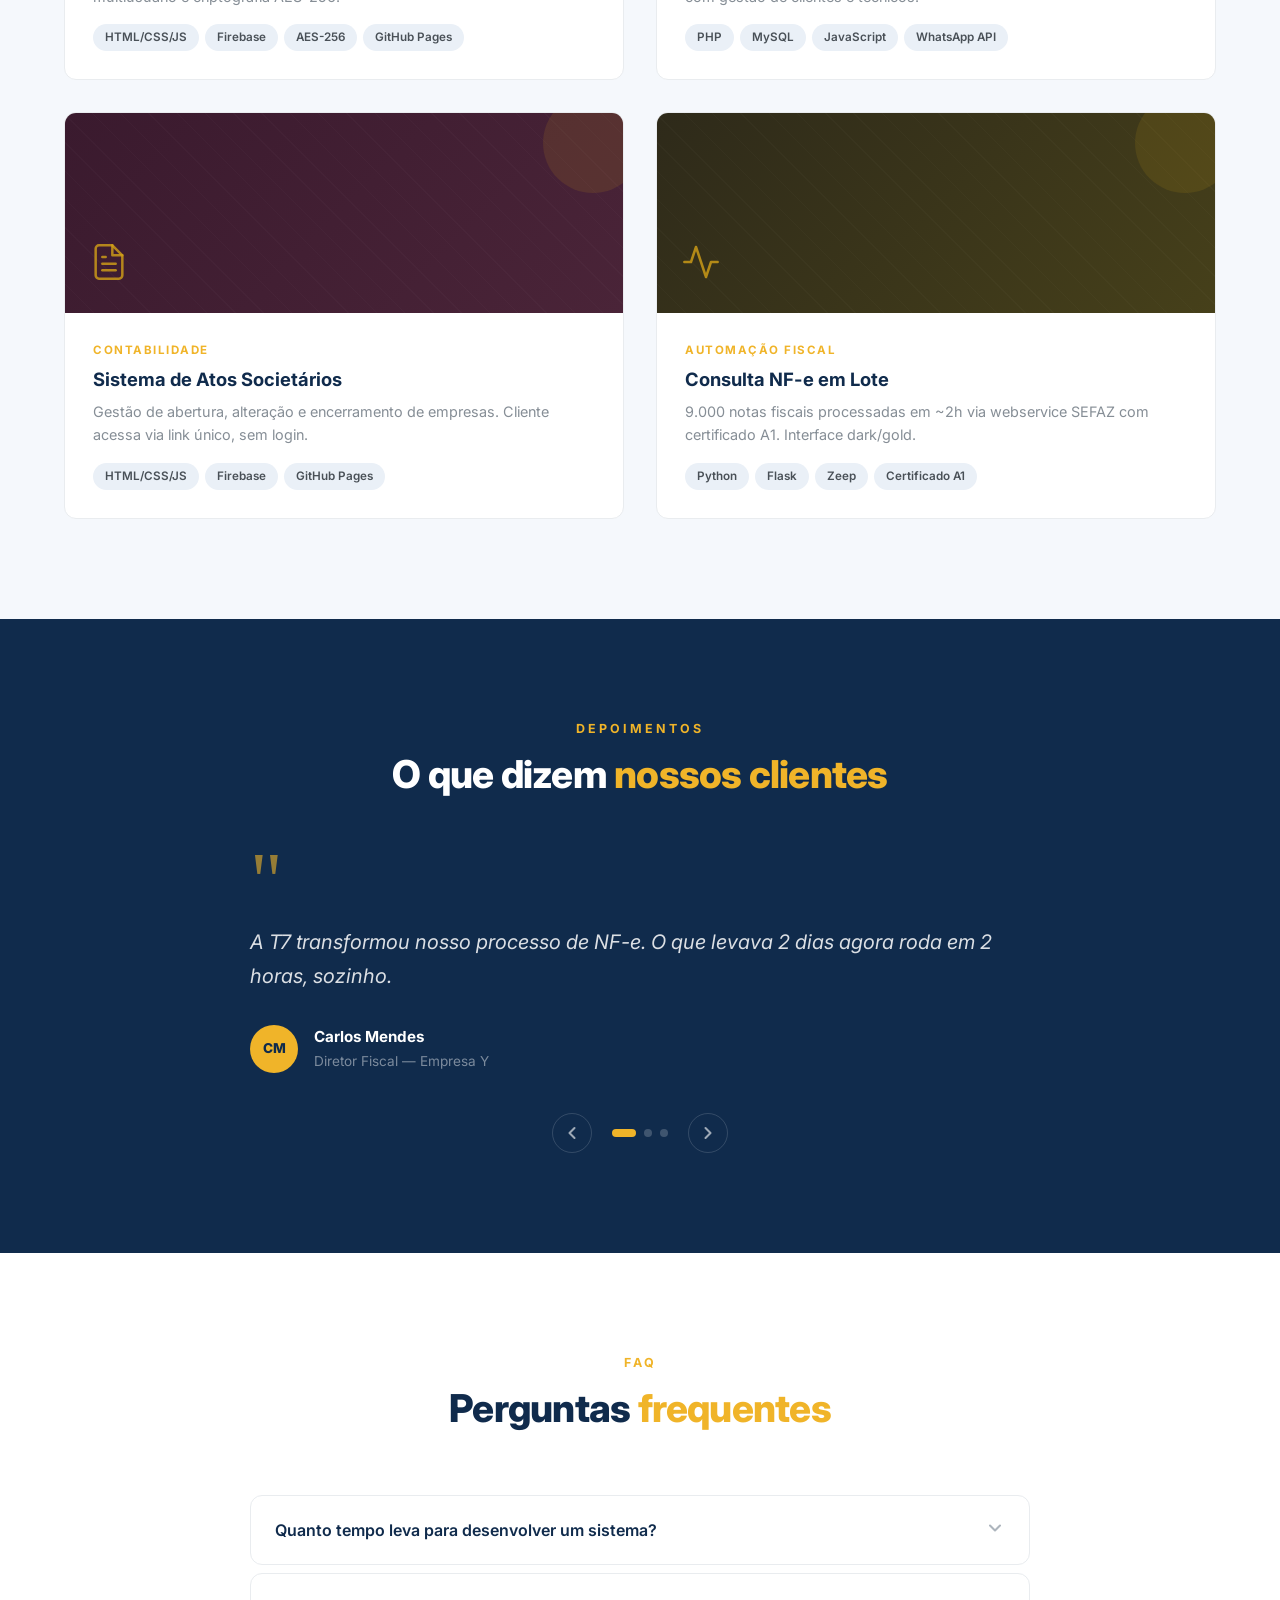
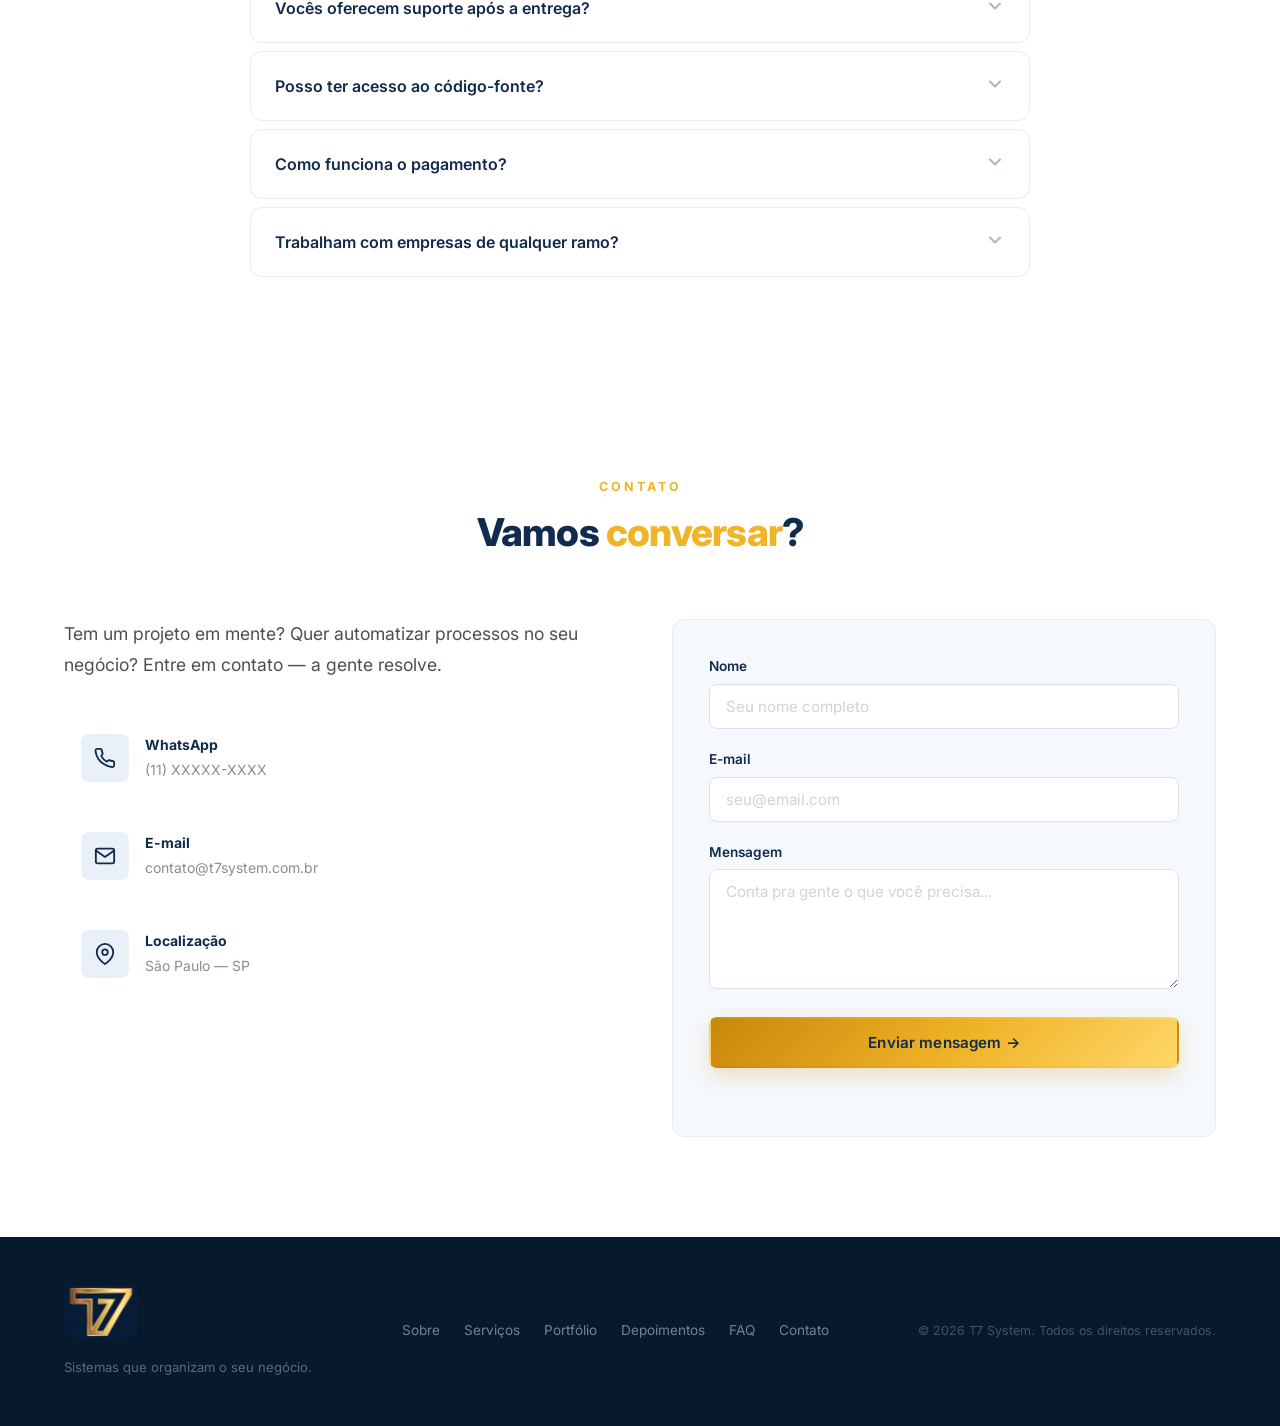
==== commit 00df0026: "1 versão - teste claude desing" ====
--- a/index.html
+++ b/index.html
@@ -41,6 +41,11 @@
 
     <!-- HERO -->
     <section class="hero" id="hero">
+        <div class="hero-video" aria-hidden="true">
+            <video id="backgroundVideo" muted playsinline preload="auto">
+                <source src="https://d8j0ntlcm91z4.cloudfront.net/user_38xzZboKViGWJOttwIXH07lWA1P/hf_20260328_115001_bcdaa3b4-03de-47e7-ad63-ae3e392c32d4.mp4" type="video/mp4">
+            </video>
+        </div>
         <div class="hero-bg" aria-hidden="true"></div>
         <div class="container hero-container">
             <div class="hero-content">
@@ -56,6 +61,11 @@
                 <div class="hero-cta">
                     <a href="#contato" class="btn btn-gold" id="hero-cta-primary">Começar um projeto →</a>
                     <a href="#portfolio" class="btn btn-outline" id="hero-cta-secondary">Ver portfólio</a>
+                </div>
+                <div class="hero-trust" aria-label="Diferenciais da T7 System">
+                    <span>Projetos sob medida</span>
+                    <span>Processos automatizados</span>
+                    <span>Dados protegidos</span>
                 </div>
                 <div class="hero-stats" role="list">
                     <div class="stat" role="listitem">
--- a/style.css
+++ b/style.css
@@ -11,15 +11,15 @@
 }
 
 :root {
-    --navy: #1a2e4a;
-    --navy-light: #243b5e;
-    --navy-dark: #0f1d30;
-    --gold: #d4a017;
-    --gold-light: #e8c547;
-    --gold-dark: #b8860b;
+    --navy: #102b4c;
+    --navy-light: #1f4d7b;
+    --navy-dark: #07192d;
+    --gold: #f0b429;
+    --gold-light: #ffd76a;
+    --gold-dark: #c8870b;
     --white: #ffffff;
-    --gray-50: #f8f9fa;
-    --gray-100: #f1f3f5;
+    --gray-50: #f5f8fc;
+    --gray-100: #eaf0f7;
     --gray-200: #e9ecef;
     --gray-300: #dee2e6;
     --gray-400: #ced4da;
@@ -108,27 +108,30 @@
 }
 
 .btn-gold {
-    background: var(--gold);
+    background: linear-gradient(135deg, var(--gold-dark), var(--gold) 55%, var(--gold-light));
     color: var(--navy);
-    border-color: var(--gold);
+    border-color: transparent;
+    box-shadow: 0 8px 20px rgba(200, 135, 11, 0.22);
 }
 
 .btn-gold:hover {
-    background: var(--gold-light);
-    border-color: var(--gold-light);
-    transform: translateY(-2px);
-    box-shadow: 0 4px 20px rgba(212, 160, 23, 0.4);
+    background: linear-gradient(135deg, var(--gold), var(--gold-light));
+    border-color: transparent;
+    transform: translateY(-3px);
+    box-shadow: 0 10px 28px rgba(240, 180, 41, 0.38);
 }
 
 .btn-outline {
-    background: transparent;
+    background: rgba(7, 25, 45, 0.22);
     color: var(--white);
     border-color: rgba(255,255,255,0.3);
+    backdrop-filter: blur(8px);
+    -webkit-backdrop-filter: blur(8px);
 }
 
 .btn-outline:hover {
-    background: rgba(255,255,255,0.1);
-    border-color: rgba(255,255,255,0.6);
+    background: rgba(255,255,255,0.13);
+    border-color: rgba(255,215,106,0.75);
 }
 
 .btn-full { width: 100%; }
@@ -140,27 +143,43 @@
     left: 0;
     right: 0;
     z-index: 1000;
-    padding: 16px 0;
+    padding: 0;
+    border-bottom: 1px solid rgba(255,255,255,0.09);
+    background: rgba(7, 25, 45, 0.9);
+    box-shadow: 0 8px 28px rgba(0,0,0,0.16);
+    backdrop-filter: blur(14px);
+    -webkit-backdrop-filter: blur(14px);
     transition: var(--transition);
 }
 
 .navbar.scrolled {
-    background: rgba(26, 46, 74, 0.95);
-    backdrop-filter: blur(12px);
-    -webkit-backdrop-filter: blur(12px);
-    padding: 10px 0;
-    box-shadow: var(--shadow-md);
+    background: rgba(7, 25, 45, 0.96);
+    padding: 0;
+    box-shadow: 0 8px 28px rgba(0,0,0,0.2);
 }
 
 .nav-container {
     display: flex;
     align-items: center;
     justify-content: space-between;
+    min-height: 72px;
+    padding: 0 24px 0 8px;
+    border: 0;
+    border-radius: 0;
+    background: transparent;
+    box-shadow: none;
 }
 
 .nav-logo {
     display: flex;
     align-items: center;
+    justify-content: center;
+    width: 74px;
+    height: 54px;
+    padding: 0;
+    overflow: hidden;
+    border-radius: 10px;
+    background: linear-gradient(135deg, rgba(31, 77, 123, 0.44), rgba(7, 25, 45, 0.12));
 }
 
 .logo-img {
@@ -168,6 +187,12 @@
     width: auto;
     object-fit: contain;
     mix-blend-mode: lighten;
+}
+
+.nav-logo .logo-img {
+    height: 92px;
+    max-width: none;
+    mix-blend-mode: normal;
 }
 
 .logo-img-small {
@@ -235,17 +260,50 @@
     min-height: 100vh;
     display: flex;
     align-items: center;
+    padding-top: 72px;
     background: var(--navy);
     overflow: hidden;
+}
+
+.hero::after {
+    content: '';
+    position: absolute;
+    z-index: 0;
+    inset: auto 0 0;
+    height: 38%;
+    pointer-events: none;
+    background: linear-gradient(to bottom, transparent, rgba(7, 25, 45, 0.46));
+}
+
+.hero-video {
+    position: absolute;
+    inset: 0;
+    overflow: hidden;
+}
+
+.hero-video video {
+    position: absolute;
+    top: 0;
+    left: 0;
+    width: 135%;
+    height: 100%;
+    object-fit: cover;
+    object-position: center 72%;
+    transform: none;
+    opacity: 0;
+    filter: brightness(1.28) saturate(1.2) contrast(1.04);
+    will-change: opacity;
 }
 
 .hero-bg {
     position: absolute;
     inset: 0;
     background:
-        radial-gradient(ellipse at 80% 50%, rgba(212, 160, 23, 0.15) 0%, transparent 50%),
-        radial-gradient(ellipse at 20% 80%, rgba(212, 160, 23, 0.08) 0%, transparent 40%),
-        linear-gradient(135deg, var(--navy-dark) 0%, var(--navy) 50%, var(--navy-light) 100%);
+        linear-gradient(90deg, rgba(7, 25, 45, 0.86) 0%, rgba(7, 25, 45, 0.72) 34%, rgba(7, 25, 45, 0.22) 61%, rgba(7, 25, 45, 0.04) 100%),
+        linear-gradient(180deg, rgba(7, 25, 45, 0.04) 0%, transparent 45%, rgba(7, 25, 45, 0.22) 100%),
+        radial-gradient(ellipse at 77% 38%, rgba(35, 142, 231, 0.25) 0%, transparent 55%),
+        radial-gradient(ellipse at 29% 84%, rgba(240, 180, 41, 0.1) 0%, transparent 44%),
+        transparent;
 }
 
 /* Subtle geometric accent */
@@ -280,15 +338,46 @@
 
 .hero-content {
     max-width: 720px;
-    padding: 120px 0 80px;
+    padding: 96px 0 44px;
+    text-shadow: 0 3px 24px rgba(0,0,0,0.22);
+}
+
+@media (min-width: 1100px) {
+    .hero-content {
+        transform: translateX(-180px);
+    }
+}
+
+@media (min-width: 769px) and (max-width: 1099px) {
+    .hero-content {
+        transform: translateX(-56px);
+    }
+}
+
+.hero-content::before {
+    content: '';
+    position: absolute;
+    top: 126px;
+    left: -28px;
+    width: 3px;
+    height: 170px;
+    border-radius: 999px;
+    background: linear-gradient(to bottom, var(--gold-light), var(--gold), transparent);
+    box-shadow: 0 0 20px rgba(240, 180, 41, 0.45);
 }
 
 .hero-label {
-    color: var(--gold);
+    width: fit-content;
+    padding: 8px 12px 8px 10px;
+    color: var(--gold-light);
+    border: 1px solid rgba(255, 215, 106, 0.24);
+    border-radius: 999px;
+    background: rgba(7, 25, 45, 0.35);
+    box-shadow: inset 0 1px 0 rgba(255,255,255,0.08);
     font-size: 0.8rem;
     font-weight: 700;
     letter-spacing: 4px;
-    margin-bottom: 20px;
+    margin-bottom: 14px;
     display: flex;
     align-items: center;
     gap: 10px;
@@ -299,23 +388,32 @@
     display: inline-block;
     width: 32px;
     height: 1px;
-    background: var(--gold);
+    background: var(--gold-light);
 }
 
 .hero-title {
     color: var(--white);
-    font-size: clamp(2.5rem, 5vw, 4rem);
+    font-size: clamp(2.4rem, 4.6vw, 3.7rem);
     font-weight: 800;
-    margin-bottom: 24px;
+    margin-bottom: 18px;
     line-height: 1.1;
-    letter-spacing: -0.02em;
+    letter-spacing: -0.035em;
+    text-wrap: balance;
+}
+
+.hero-title .text-gold {
+    color: transparent;
+    background: linear-gradient(100deg, var(--gold-dark), var(--gold-light) 48%, #fff0ae);
+    -webkit-background-clip: text;
+    background-clip: text;
+    text-shadow: 0 8px 28px rgba(240, 180, 41, 0.16);
 }
 
 .hero-subtitle {
-    color: rgba(255,255,255,0.65);
+    color: rgba(255,255,255,0.82);
     font-size: 1.15rem;
     max-width: 560px;
-    margin-bottom: 40px;
+    margin-bottom: 28px;
     line-height: 1.7;
 }
 
@@ -323,14 +421,54 @@
     display: flex;
     gap: 16px;
     flex-wrap: wrap;
-    margin-bottom: 64px;
+    margin-bottom: 34px;
+}
+
+.hero-trust {
+    display: flex;
+    flex-wrap: wrap;
+    gap: 10px;
+    margin: -8px 0 22px;
+}
+
+.hero-trust span {
+    display: inline-flex;
+    align-items: center;
+    gap: 7px;
+    padding: 7px 10px;
+    border: 1px solid rgba(255,255,255,0.13);
+    border-radius: 999px;
+    color: rgba(255,255,255,0.78);
+    background: rgba(7, 25, 45, 0.34);
+    font-size: 0.72rem;
+    font-weight: 600;
+    letter-spacing: 0.01em;
+}
+
+.hero-trust span::before {
+    content: '✓';
+    display: grid;
+    width: 15px;
+    height: 15px;
+    place-items: center;
+    border-radius: 50%;
+    color: var(--navy-dark);
+    background: var(--gold-light);
+    font-size: 0.64rem;
+    font-weight: 800;
 }
 
 .hero-stats {
     display: flex;
     gap: 0;
-    border-top: 1px solid rgba(255,255,255,0.1);
-    padding-top: 32px;
+    width: fit-content;
+    padding: 11px 8px;
+    border: 1px solid rgba(255,255,255,0.14);
+    border-radius: 14px;
+    background: rgba(7, 25, 45, 0.34);
+    box-shadow: 0 12px 30px rgba(0,0,0,0.12), inset 0 1px 0 rgba(255,255,255,0.08);
+    backdrop-filter: blur(10px);
+    -webkit-backdrop-filter: blur(10px);
 }
 
 .stat {
@@ -380,6 +518,7 @@
     text-transform: uppercase;
     text-decoration: none;
     transition: color 0.3s;
+    z-index: 1;
 }
 
 .hero-scroll:hover { color: var(--gold); }
@@ -562,14 +701,15 @@
     border: 1px solid var(--gray-200);
     border-radius: var(--radius);
     padding: 32px;
-    transition: var(--transition);
+    box-shadow: 0 1px 0 rgba(7,25,45,0.02);
+    transition: transform var(--transition), box-shadow var(--transition), border-color var(--transition);
     cursor: default;
 }
 
 .servico-card:hover {
     border-color: var(--gold);
-    transform: translateY(-4px);
-    box-shadow: var(--shadow-lg);
+    transform: translateY(-6px);
+    box-shadow: 0 16px 34px rgba(7,25,45,0.12);
 }
 
 .servico-icon-wrap {
@@ -653,9 +793,9 @@
 }
 
 .portfolio-card:hover {
-    transform: translateY(-4px);
-    box-shadow: var(--shadow-lg);
-    border-color: var(--gray-300);
+    transform: translateY(-6px);
+    box-shadow: 0 16px 34px rgba(7,25,45,0.13);
+    border-color: rgba(240, 180, 41, 0.65);
 }
 
 .portfolio-card[data-hidden] {
@@ -1235,6 +1375,10 @@
         padding-top: 0;
     }
 
+    .hero-content::before { display: none; }
+
+    .hero-trust { margin-top: -4px; }
+
     .stat {
         flex-direction: row;
         align-items: center;
@@ -1265,6 +1409,12 @@
 
     .hero-title { font-size: 2.2rem; }
 
+    .hero-content { padding: 108px 0 42px; }
+
+    .hero-trust { gap: 7px; }
+
+    .hero-trust span { font-size: 0.66rem; }
+
     .hero-cta {
         flex-direction: column;
     }
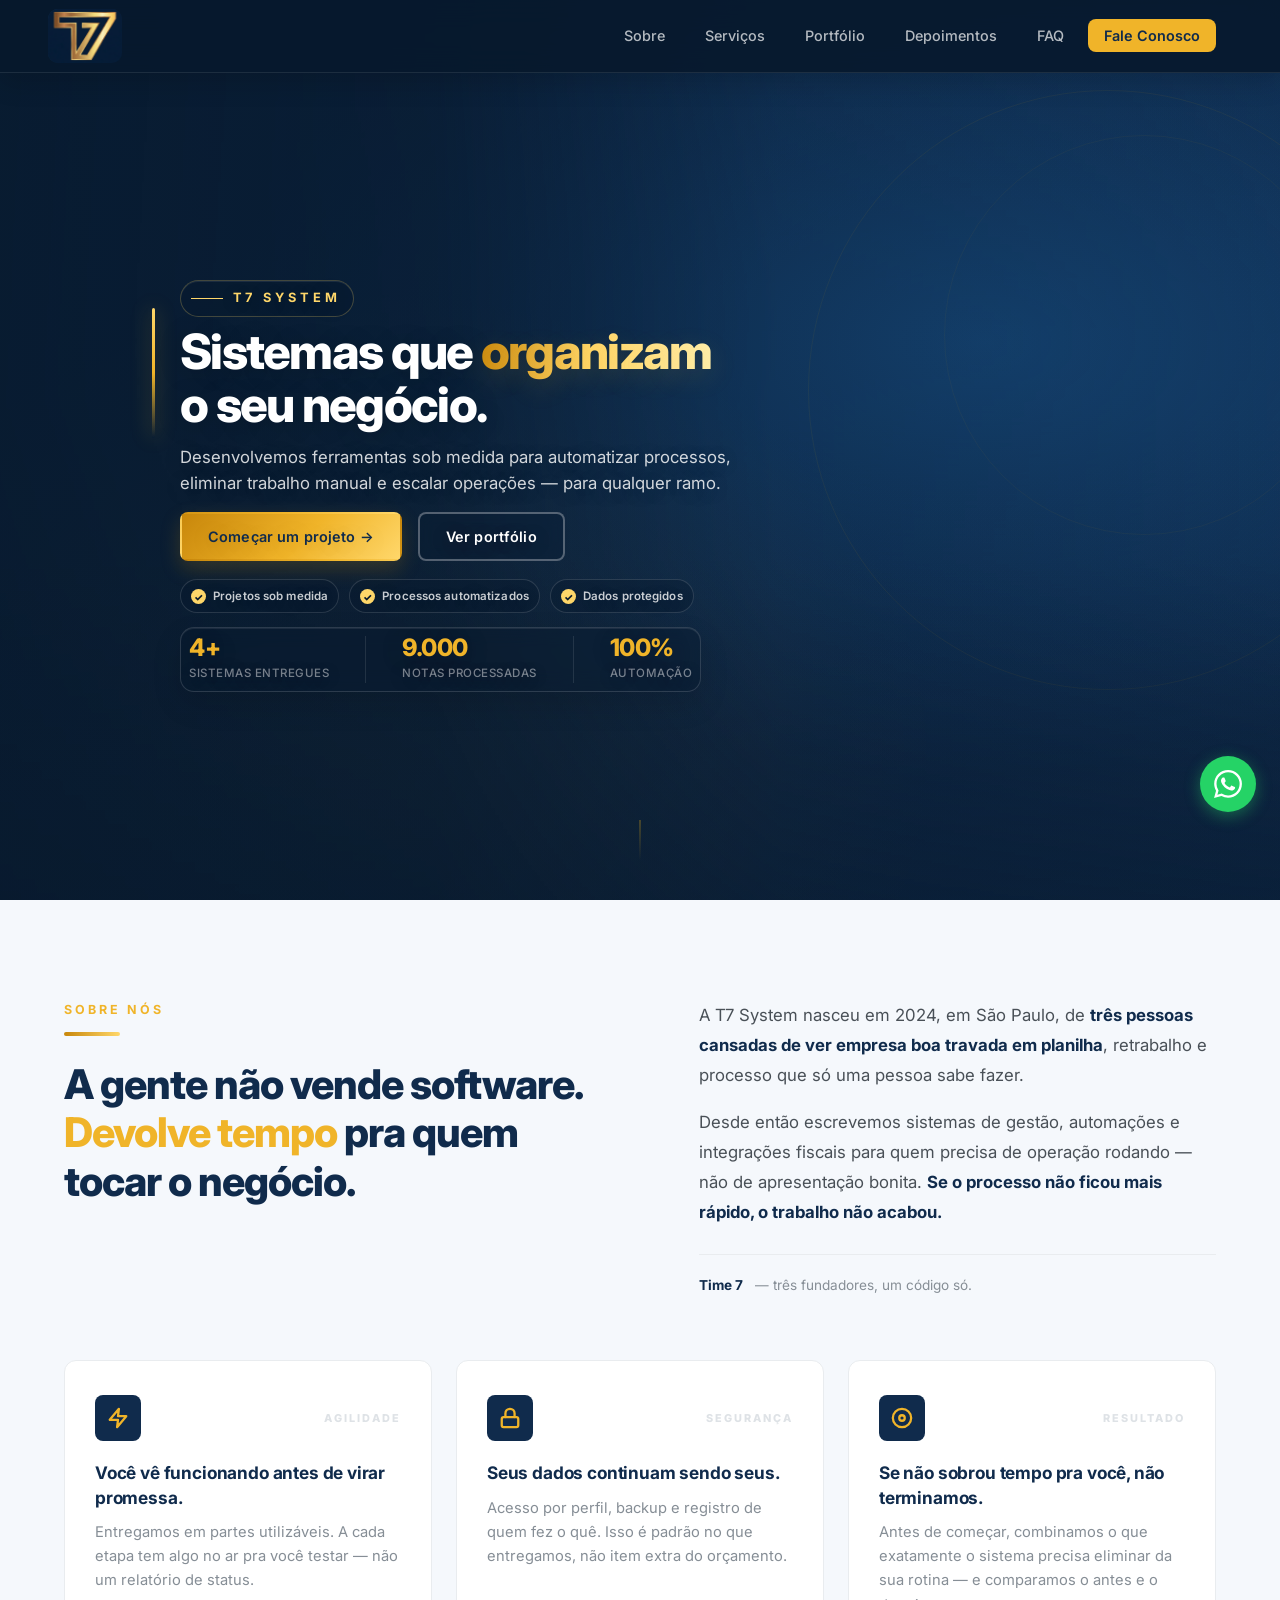
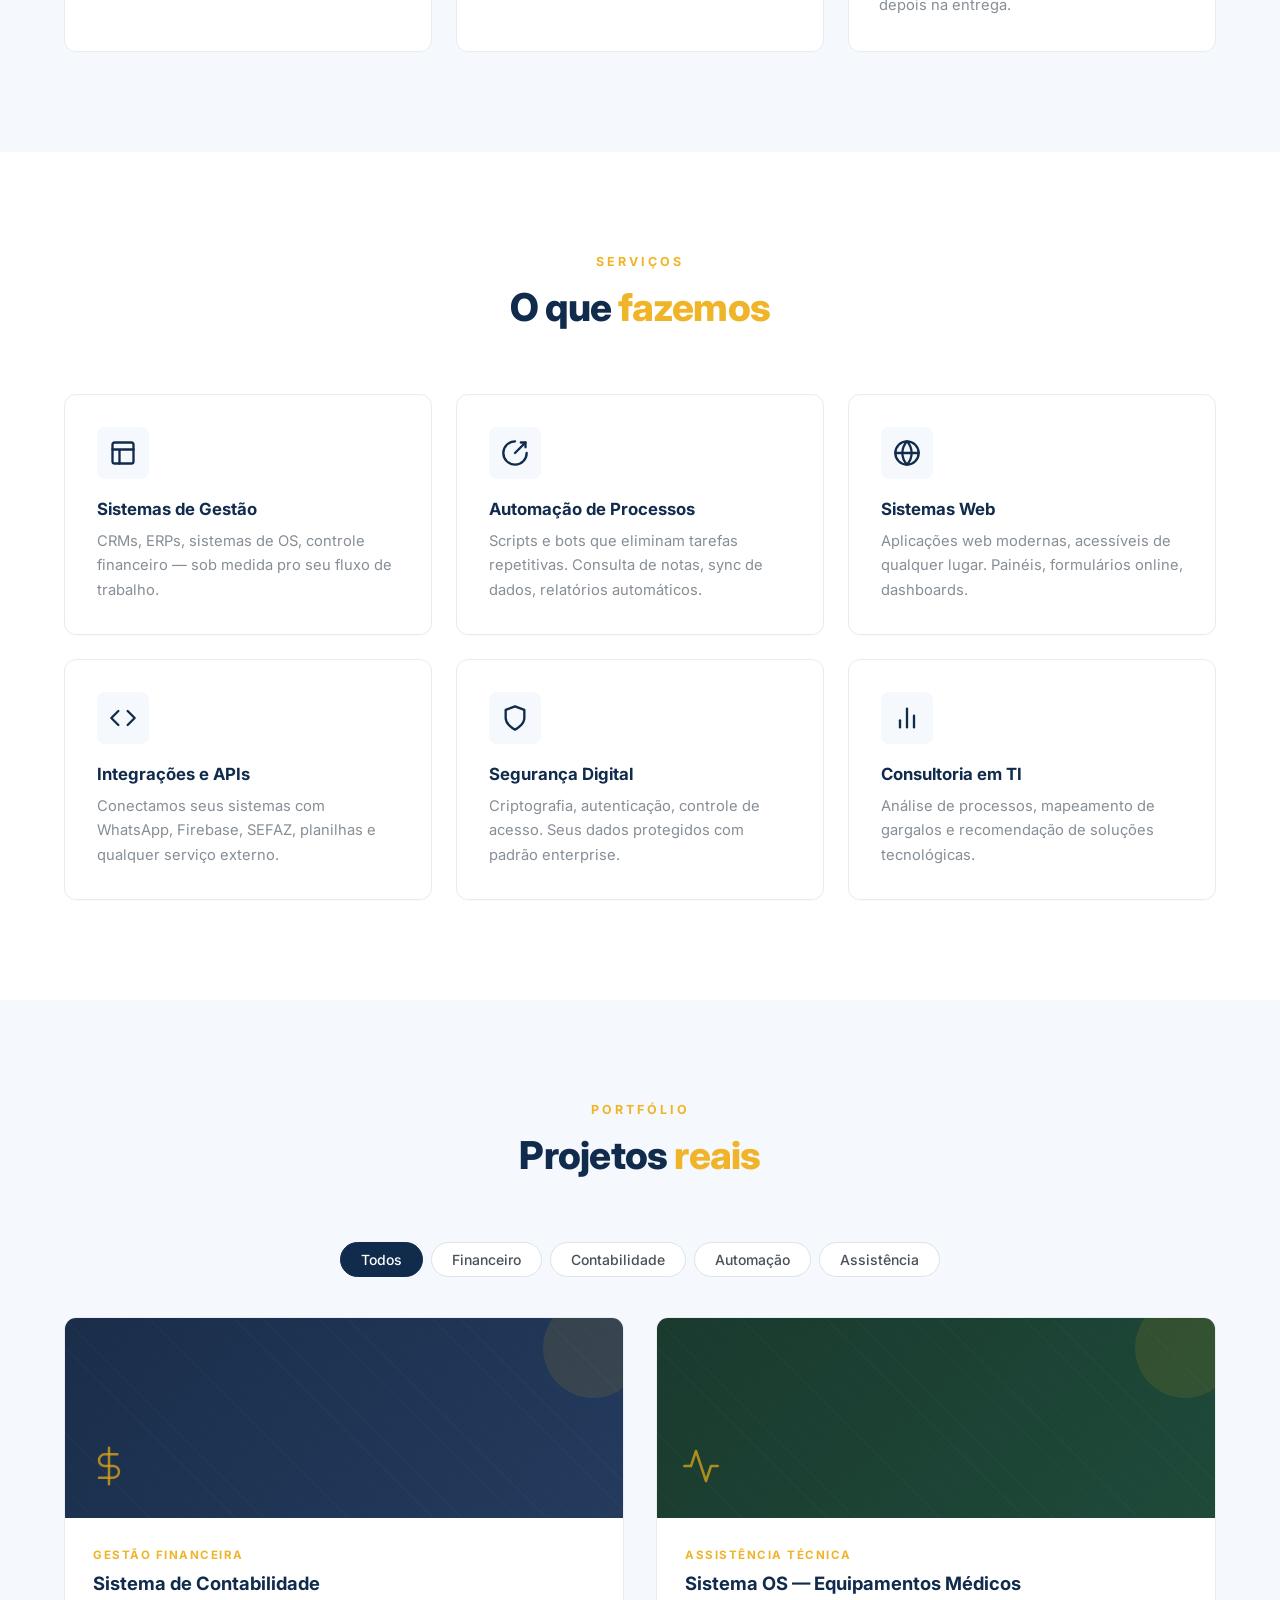
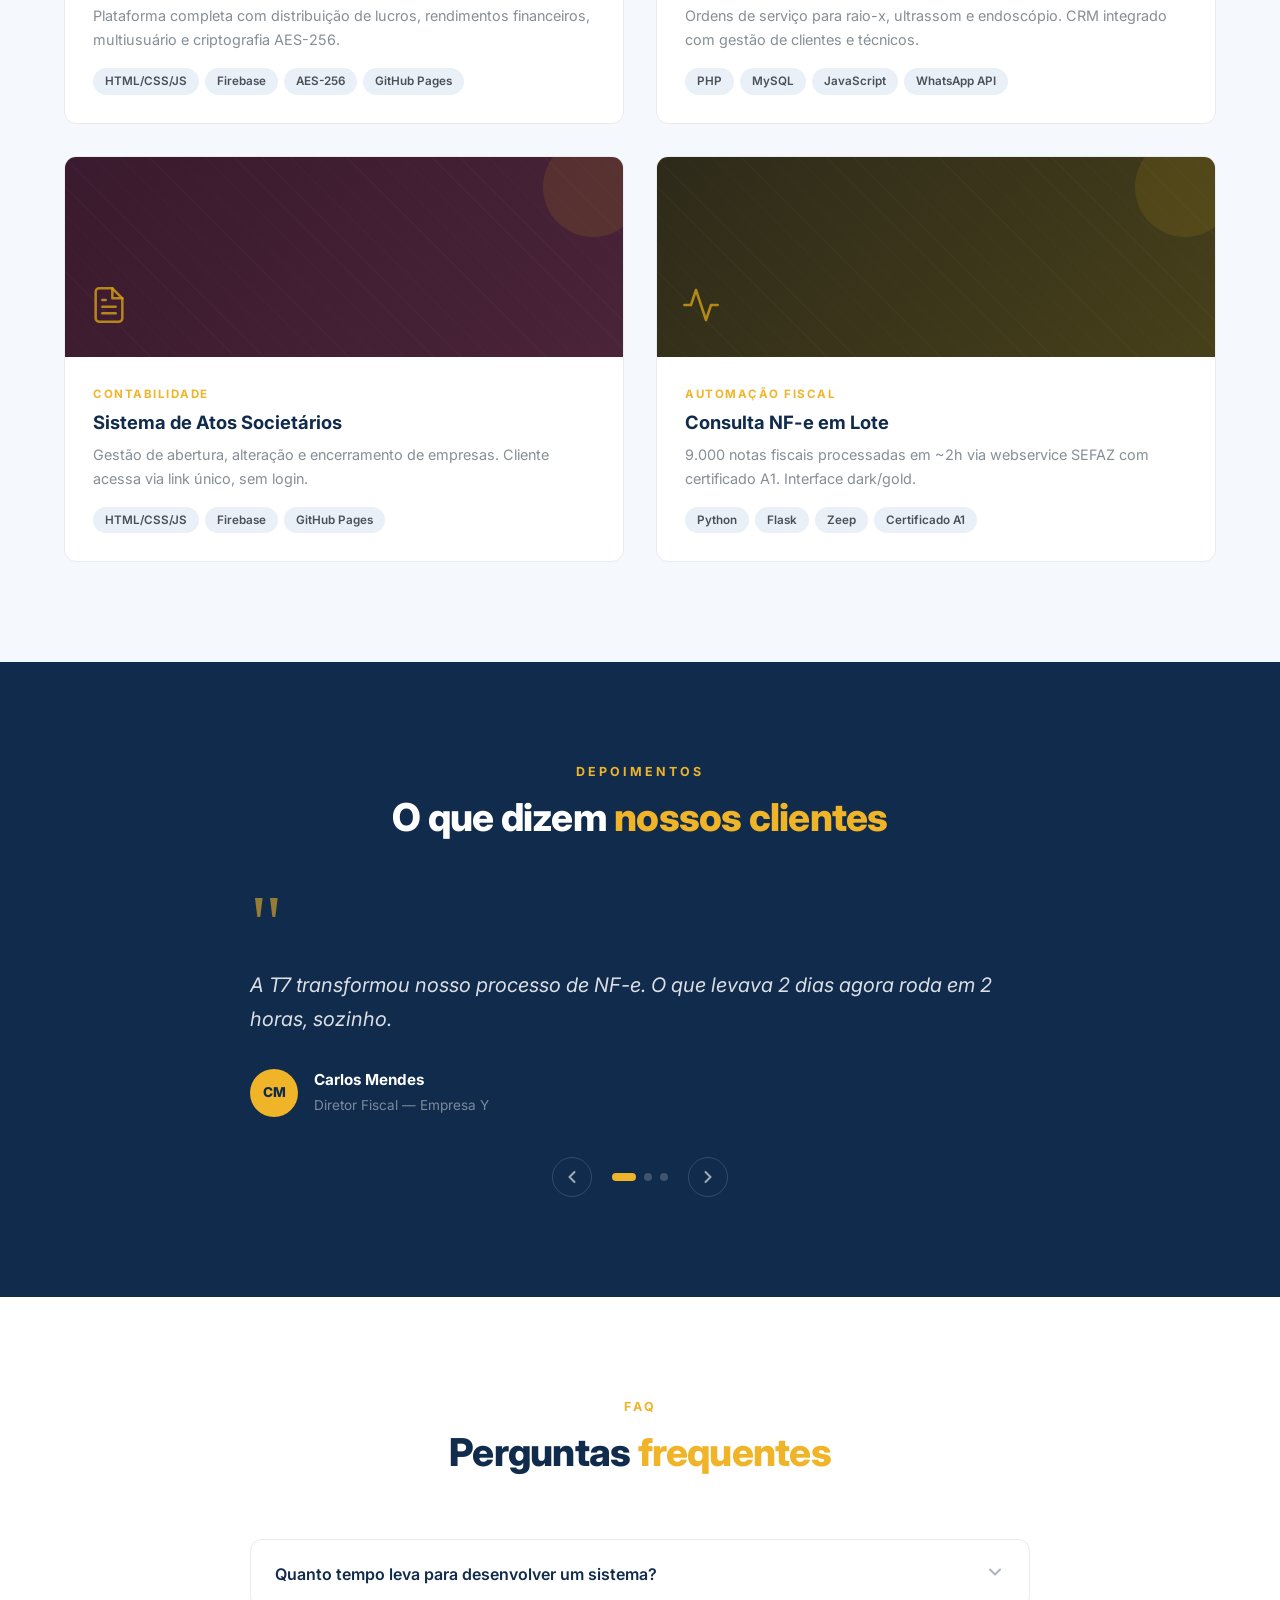
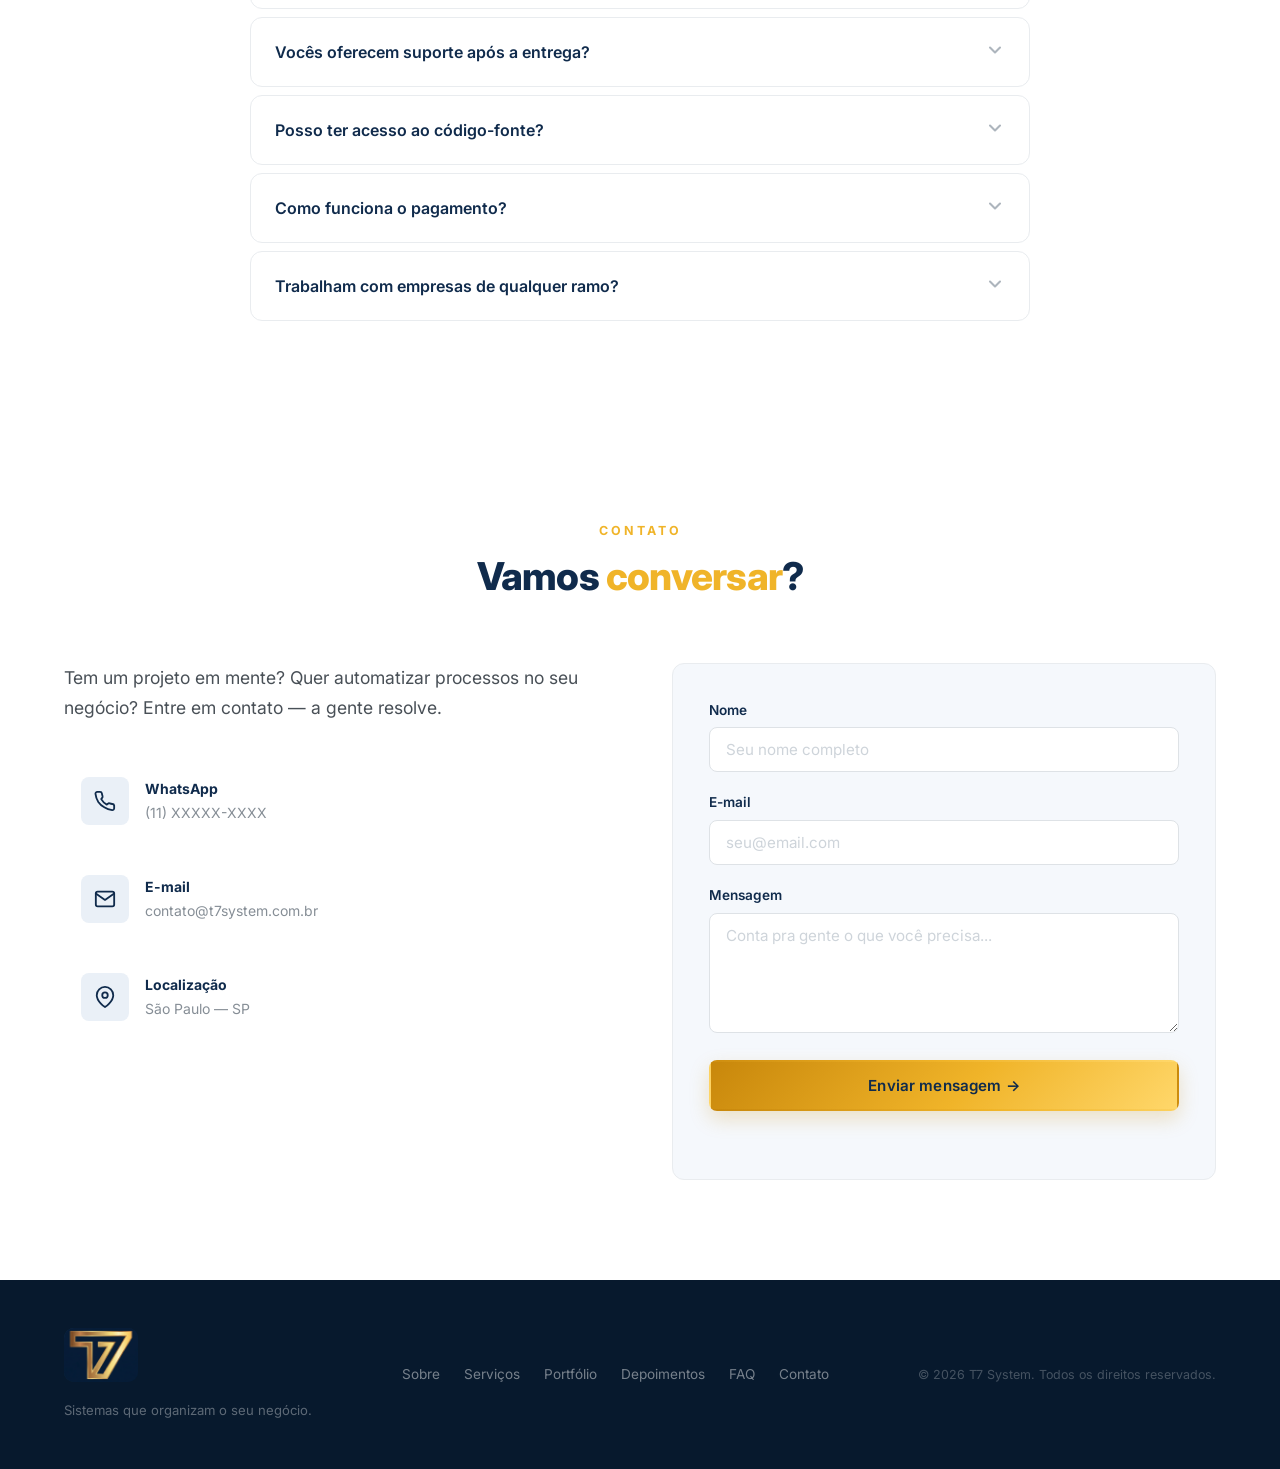
==== commit 5af26897: "2 versão - teste animação" ====
--- a/index.html
+++ b/index.html
@@ -91,75 +91,62 @@
     <!-- SOBRE -->
     <section class="section sobre" id="sobre">
         <div class="container">
-            <div class="section-header reveal">
-                <p class="section-label">SOBRE NÓS</p>
-                <h2 class="section-title">Três mentes, <span class="text-gold">uma missão</span></h2>
-            </div>
-            <div class="sobre-grid">
-                <div class="sobre-text reveal">
+            <div class="sobre-top">
+                <div class="reveal">
+                    <p class="section-label">SOBRE NÓS</p>
+                    <h2 class="sobre-claim">
+                        <span class="sobre-claim-rule" aria-hidden="true"></span>
+                        A gente não vende software.<br>
+                        <span class="text-gold">Devolve tempo</span> pra quem<br>tocar o negócio.
+                    </h2>
+                </div>
+                <div class="sobre-body reveal">
                     <p>
-                        A T7 System nasceu da ideia de que <strong>tecnologia deve servir ao negócio</strong>,
-                        não o contrário. Somos três fundadores unidos pela paixão em resolver problemas
-                        reais com código.
+                        A T7 System nasceu em 2024, em São Paulo, de <strong>três pessoas cansadas de ver
+                        empresa boa travada em planilha</strong>, retrabalho e processo que só uma pessoa sabe fazer.
                     </p>
                     <p>
-                        Especializados em <strong>sistemas de organização</strong> e <strong>automação de processos</strong>,
-                        desenvolvemos ferramentas que eliminam trabalho manual, reduzem erros e dão
-                        tempo de volta para o que importa: fazer o negócio crescer.
+                        Desde então escrevemos sistemas de gestão, automações e integrações fiscais para
+                        quem precisa de operação rodando — não de apresentação bonita. <strong>Se o processo
+                        não ficou mais rápido, o trabalho não acabou.</strong>
                     </p>
-                    <div class="sobre-values">
-                        <div class="value">
-                            <div class="value-icon-wrap" aria-hidden="true">
-                                <svg width="20" height="20" viewBox="0 0 24 24" fill="none" stroke="currentColor" stroke-width="2.5" stroke-linecap="round" stroke-linejoin="round"><polygon points="13 2 3 14 12 14 11 22 21 10 12 10 13 2"/></svg>
-                            </div>
-                            <div>
-                                <strong>Agilidade</strong>
-                                <p>Entrega rápida, sem enrolação</p>
-                            </div>
-                        </div>
-                        <div class="value">
-                            <div class="value-icon-wrap" aria-hidden="true">
-                                <svg width="20" height="20" viewBox="0 0 24 24" fill="none" stroke="currentColor" stroke-width="2.5" stroke-linecap="round" stroke-linejoin="round"><rect x="3" y="11" width="18" height="11" rx="2" ry="2"/><path d="M7 11V7a5 5 0 0 1 10 0v4"/></svg>
-                            </div>
-                            <div>
-                                <strong>Segurança</strong>
-                                <p>Dados protegidos por padrão</p>
-                            </div>
-                        </div>
-                        <div class="value">
-                            <div class="value-icon-wrap" aria-hidden="true">
-                                <svg width="20" height="20" viewBox="0 0 24 24" fill="none" stroke="currentColor" stroke-width="2.5" stroke-linecap="round" stroke-linejoin="round"><circle cx="12" cy="12" r="10"/><circle cx="12" cy="12" r="3"/></svg>
-                            </div>
-                            <div>
-                                <strong>Foco no resultado</strong>
-                                <p>Código que resolve problema de verdade</p>
-                            </div>
-                        </div>
-                    </div>
-                </div>
-                <div class="sobre-visual reveal">
-                    <div class="team-card">
-                        <div class="team-logo">
-                            <img src="logo.png" alt="T7 System" class="team-logo-img">
-                        </div>
-                        <p class="team-motto">"Time 7 não falha."</p>
-                        <div class="team-stats">
-                            <div class="team-stat">
-                                <span class="team-stat-num">3</span>
-                                <span class="team-stat-label">Fundadores</span>
-                            </div>
-                            <div class="team-stat-divider"></div>
-                            <div class="team-stat">
-                                <span class="team-stat-num">2024</span>
-                                <span class="team-stat-label">Fundação</span>
-                            </div>
-                            <div class="team-stat-divider"></div>
-                            <div class="team-stat">
-                                <span class="team-stat-num">SP</span>
-                                <span class="team-stat-label">Brasil</span>
-                            </div>
-                        </div>
-                    </div>
+                    <div class="sobre-signature">
+                        <span class="who">Time 7</span>
+                        <span>— três fundadores, um código só.</span>
+                    </div>
+                </div>
+            </div>
+
+            <div class="sobre-proofs">
+                <div class="sobre-proof reveal">
+                    <div class="sobre-proof-top">
+                        <div class="sobre-proof-icon" aria-hidden="true">
+                            <svg width="22" height="22" viewBox="0 0 24 24" fill="none" stroke="currentColor" stroke-width="2.5" stroke-linecap="round" stroke-linejoin="round"><polygon points="13 2 3 14 12 14 11 22 21 10 12 10 13 2"/></svg>
+                        </div>
+                        <span class="sobre-kicker">Agilidade</span>
+                    </div>
+                    <h3>Você vê funcionando antes de virar promessa.</h3>
+                    <p>Entregamos em partes utilizáveis. A cada etapa tem algo no ar pra você testar — não um relatório de status.</p>
+                </div>
+                <div class="sobre-proof reveal">
+                    <div class="sobre-proof-top">
+                        <div class="sobre-proof-icon" aria-hidden="true">
+                            <svg width="22" height="22" viewBox="0 0 24 24" fill="none" stroke="currentColor" stroke-width="2.5" stroke-linecap="round" stroke-linejoin="round"><rect x="3" y="11" width="18" height="11" rx="2" ry="2"/><path d="M7 11V7a5 5 0 0 1 10 0v4"/></svg>
+                        </div>
+                        <span class="sobre-kicker">Segurança</span>
+                    </div>
+                    <h3>Seus dados continuam sendo seus.</h3>
+                    <p>Acesso por perfil, backup e registro de quem fez o quê. Isso é padrão no que entregamos, não item extra do orçamento.</p>
+                </div>
+                <div class="sobre-proof reveal">
+                    <div class="sobre-proof-top">
+                        <div class="sobre-proof-icon" aria-hidden="true">
+                            <svg width="22" height="22" viewBox="0 0 24 24" fill="none" stroke="currentColor" stroke-width="2.5" stroke-linecap="round" stroke-linejoin="round"><circle cx="12" cy="12" r="10"/><circle cx="12" cy="12" r="3"/></svg>
+                        </div>
+                        <span class="sobre-kicker">Resultado</span>
+                    </div>
+                    <h3>Se não sobrou tempo pra você, não terminamos.</h3>
+                    <p>Antes de começar, combinamos o que exatamente o sistema precisa eliminar da sua rotina — e comparamos o antes e o depois na entrega.</p>
                 </div>
             </div>
         </div>
--- a/style.css
+++ b/style.css
@@ -338,7 +338,7 @@
 
 .hero-content {
     max-width: 720px;
-    padding: 96px 0 44px;
+    padding: 28px 0 28px;
     text-shadow: 0 3px 24px rgba(0,0,0,0.22);
 }
 
@@ -357,10 +357,10 @@
 .hero-content::before {
     content: '';
     position: absolute;
-    top: 126px;
+    top: 56px;
     left: -28px;
     width: 3px;
-    height: 170px;
+    height: 130px;
     border-radius: 999px;
     background: linear-gradient(to bottom, var(--gold-light), var(--gold), transparent);
     box-shadow: 0 0 20px rgba(240, 180, 41, 0.45);
@@ -368,7 +368,7 @@
 
 .hero-label {
     width: fit-content;
-    padding: 8px 12px 8px 10px;
+    padding: 7px 12px 7px 10px;
     color: var(--gold-light);
     border: 1px solid rgba(255, 215, 106, 0.24);
     border-radius: 999px;
@@ -377,7 +377,7 @@
     font-size: 0.8rem;
     font-weight: 700;
     letter-spacing: 4px;
-    margin-bottom: 14px;
+    margin-bottom: 8px;
     display: flex;
     align-items: center;
     gap: 10px;
@@ -393,9 +393,9 @@
 
 .hero-title {
     color: var(--white);
-    font-size: clamp(2.4rem, 4.6vw, 3.7rem);
+    font-size: clamp(2.2rem, 3.8vw, 3.1rem);
     font-weight: 800;
-    margin-bottom: 18px;
+    margin-bottom: 12px;
     line-height: 1.1;
     letter-spacing: -0.035em;
     text-wrap: balance;
@@ -411,24 +411,29 @@
 
 .hero-subtitle {
     color: rgba(255,255,255,0.82);
-    font-size: 1.15rem;
+    font-size: 1.05rem;
     max-width: 560px;
-    margin-bottom: 28px;
-    line-height: 1.7;
+    margin-bottom: 16px;
+    line-height: 1.55;
 }
 
 .hero-cta {
     display: flex;
     gap: 16px;
     flex-wrap: wrap;
-    margin-bottom: 34px;
+    margin-bottom: 18px;
+}
+
+.hero-cta .btn {
+    padding: 11px 26px;
+    font-size: 0.9rem;
 }
 
 .hero-trust {
     display: flex;
     flex-wrap: wrap;
     gap: 10px;
-    margin: -8px 0 22px;
+    margin: 0 0 14px;
 }
 
 .hero-trust span {
@@ -462,7 +467,7 @@
     display: flex;
     gap: 0;
     width: fit-content;
-    padding: 11px 8px;
+    padding: 8px 8px;
     border: 1px solid rgba(255,255,255,0.14);
     border-radius: 14px;
     background: rgba(7, 25, 45, 0.34);
@@ -474,8 +479,8 @@
 .stat {
     display: flex;
     flex-direction: column;
-    padding-right: 48px;
-    margin-right: 48px;
+    padding-right: 36px;
+    margin-right: 36px;
     border-right: 1px solid rgba(255,255,255,0.1);
 }
 
@@ -487,7 +492,7 @@
 
 .stat-number {
     color: var(--gold);
-    font-size: 2rem;
+    font-size: 1.5rem;
     font-weight: 800;
     letter-spacing: -0.02em;
     line-height: 1;
@@ -495,9 +500,9 @@
 
 .stat-label {
     color: rgba(255,255,255,0.45);
-    font-size: 0.78rem;
+    font-size: 0.72rem;
     font-weight: 500;
-    margin-top: 6px;
+    margin-top: 4px;
     text-transform: uppercase;
     letter-spacing: 0.5px;
 }
@@ -564,129 +569,138 @@
 /* ===== SOBRE ===== */
 .sobre { background: var(--gray-50); }
 
-.sobre-grid {
+.sobre-top {
     display: grid;
-    grid-template-columns: 1.2fr 0.8fr;
+    grid-template-columns: 1.05fr 0.95fr;
     gap: 64px;
-    align-items: center;
-}
-
-.sobre-text p {
-    margin-bottom: 16px;
+    align-items: start;
+    margin-bottom: 64px;
+}
+
+.sobre-claim {
+    color: var(--navy);
+    font-size: clamp(1.9rem, 3.2vw, 2.6rem);
+    font-weight: 800;
+    line-height: 1.18;
+    letter-spacing: -0.025em;
+}
+
+.sobre-claim-rule {
+    display: block;
+    width: 56px;
+    height: 4px;
+    border-radius: 4px;
+    margin-bottom: 24px;
+    background: linear-gradient(90deg, var(--gold-dark), var(--gold-light));
+}
+
+.sobre-body p {
     color: var(--gray-700);
     font-size: 1.05rem;
-    line-height: 1.75;
-}
-
-.sobre-text strong { color: var(--navy); }
-
-.sobre-values {
-    margin-top: 36px;
-    display: flex;
-    flex-direction: column;
+    line-height: 1.8;
+    margin-bottom: 16px;
+}
+
+.sobre-body p:last-child { margin-bottom: 0; }
+
+.sobre-body strong { color: var(--navy); font-weight: 700; }
+
+.sobre-signature {
+    margin-top: 26px;
+    padding-top: 20px;
+    border-top: 1px solid var(--gray-200);
+    display: flex;
+    align-items: center;
+    gap: 12px;
+    color: var(--gray-600);
+    font-size: 0.85rem;
+}
+
+.sobre-signature .who { color: var(--navy); font-weight: 700; }
+
+.sobre-proofs {
+    display: grid;
+    grid-template-columns: repeat(3, 1fr);
     gap: 24px;
 }
 
-.value {
-    display: flex;
-    gap: 16px;
-    align-items: flex-start;
-}
-
-.value-icon-wrap {
-    width: 44px;
-    height: 44px;
+.sobre-proof {
+    background: var(--white);
+    border: 1px solid var(--gray-200);
+    border-radius: var(--radius);
+    padding: 34px 30px;
+    position: relative;
+    overflow: hidden;
+    transition: var(--transition);
+}
+
+.sobre-proof::after {
+    content: "";
+    position: absolute;
+    left: 0;
+    right: 0;
+    bottom: 0;
+    height: 3px;
+    transform: scaleX(0);
+    transform-origin: left;
+    background: linear-gradient(90deg, var(--gold-dark), var(--gold-light));
+    transition: var(--transition);
+}
+
+.sobre-proof:hover {
+    transform: translateY(-6px);
+    box-shadow: var(--shadow-lg);
+    border-color: var(--gold-light);
+}
+
+.sobre-proof:hover::after { transform: scaleX(1); }
+
+.sobre-proof-top {
+    display: flex;
+    align-items: center;
+    justify-content: space-between;
+    margin-bottom: 20px;
+}
+
+.sobre-proof-icon {
+    width: 46px;
+    height: 46px;
+    border-radius: var(--radius-sm);
     background: var(--navy);
-    border-radius: var(--radius-sm);
+    color: var(--gold);
     display: flex;
     align-items: center;
     justify-content: center;
     flex-shrink: 0;
-    color: var(--gold);
-}
-
-.value strong {
+    transition: var(--transition);
+}
+
+.sobre-proof:hover .sobre-proof-icon {
+    background: var(--gold);
     color: var(--navy);
-    display: block;
-    margin-bottom: 2px;
-    font-size: 0.95rem;
-}
-
-.value p {
-    font-size: 0.875rem;
+}
+
+.sobre-kicker {
+    font-size: 0.68rem;
+    font-weight: 800;
+    letter-spacing: 2px;
+    color: var(--gray-300);
+    text-transform: uppercase;
+}
+
+.sobre-proof h3 {
+    color: var(--navy);
+    font-size: 1.08rem;
+    font-weight: 700;
+    line-height: 1.4;
+    margin-bottom: 10px;
+    letter-spacing: -0.01em;
+}
+
+.sobre-proof p {
     color: var(--gray-600);
-    line-height: 1.5;
-}
-
-.sobre-visual {
-    display: flex;
-    justify-content: center;
-}
-
-.team-card {
-    background: linear-gradient(135deg, var(--navy), var(--navy-light));
-    border-radius: var(--radius-lg);
-    padding: 52px 40px;
-    text-align: center;
-    box-shadow: var(--shadow-xl);
-    width: 100%;
-}
-
-.team-logo {
-    margin-bottom: 20px;
-    display: flex;
-    justify-content: center;
-}
-
-.team-logo-img {
-    height: 80px;
-    width: auto;
-    margin: 0 auto;
-    mix-blend-mode: lighten;
-}
-
-.team-motto {
-    color: rgba(255,255,255,0.55);
-    font-style: italic;
-    font-size: 1rem;
-    margin-bottom: 32px;
-}
-
-.team-stats {
-    display: flex;
-    align-items: center;
-    justify-content: center;
-    gap: 24px;
-    border-top: 1px solid rgba(255,255,255,0.1);
-    padding-top: 28px;
-}
-
-.team-stat {
-    display: flex;
-    flex-direction: column;
-    align-items: center;
-}
-
-.team-stat-num {
-    color: var(--gold);
-    font-size: 1.4rem;
-    font-weight: 800;
-    line-height: 1;
-}
-
-.team-stat-label {
-    color: rgba(255,255,255,0.4);
-    font-size: 0.72rem;
-    font-weight: 500;
-    margin-top: 4px;
-    text-transform: uppercase;
-    letter-spacing: 0.5px;
-}
-
-.team-stat-divider {
-    width: 1px;
-    height: 36px;
-    background: rgba(255,255,255,0.1);
+    font-size: 0.92rem;
+    line-height: 1.65;
 }
 
 /* ===== SERVIÇOS ===== */
@@ -1319,9 +1333,15 @@
 
 /* ===== RESPONSIVE ===== */
 @media (max-width: 968px) {
-    .sobre-grid {
+    .sobre-top {
         grid-template-columns: 1fr;
-        gap: 40px;
+        gap: 36px;
+        margin-bottom: 40px;
+    }
+
+    .sobre-proofs {
+        grid-template-columns: 1fr;
+        gap: 20px;
     }
 
     .servicos-grid {
@@ -1335,11 +1355,6 @@
     .contato-grid {
         grid-template-columns: 1fr;
         gap: 40px;
-    }
-
-    .team-card {
-        max-width: 400px;
-        margin: 0 auto;
     }
 }
 
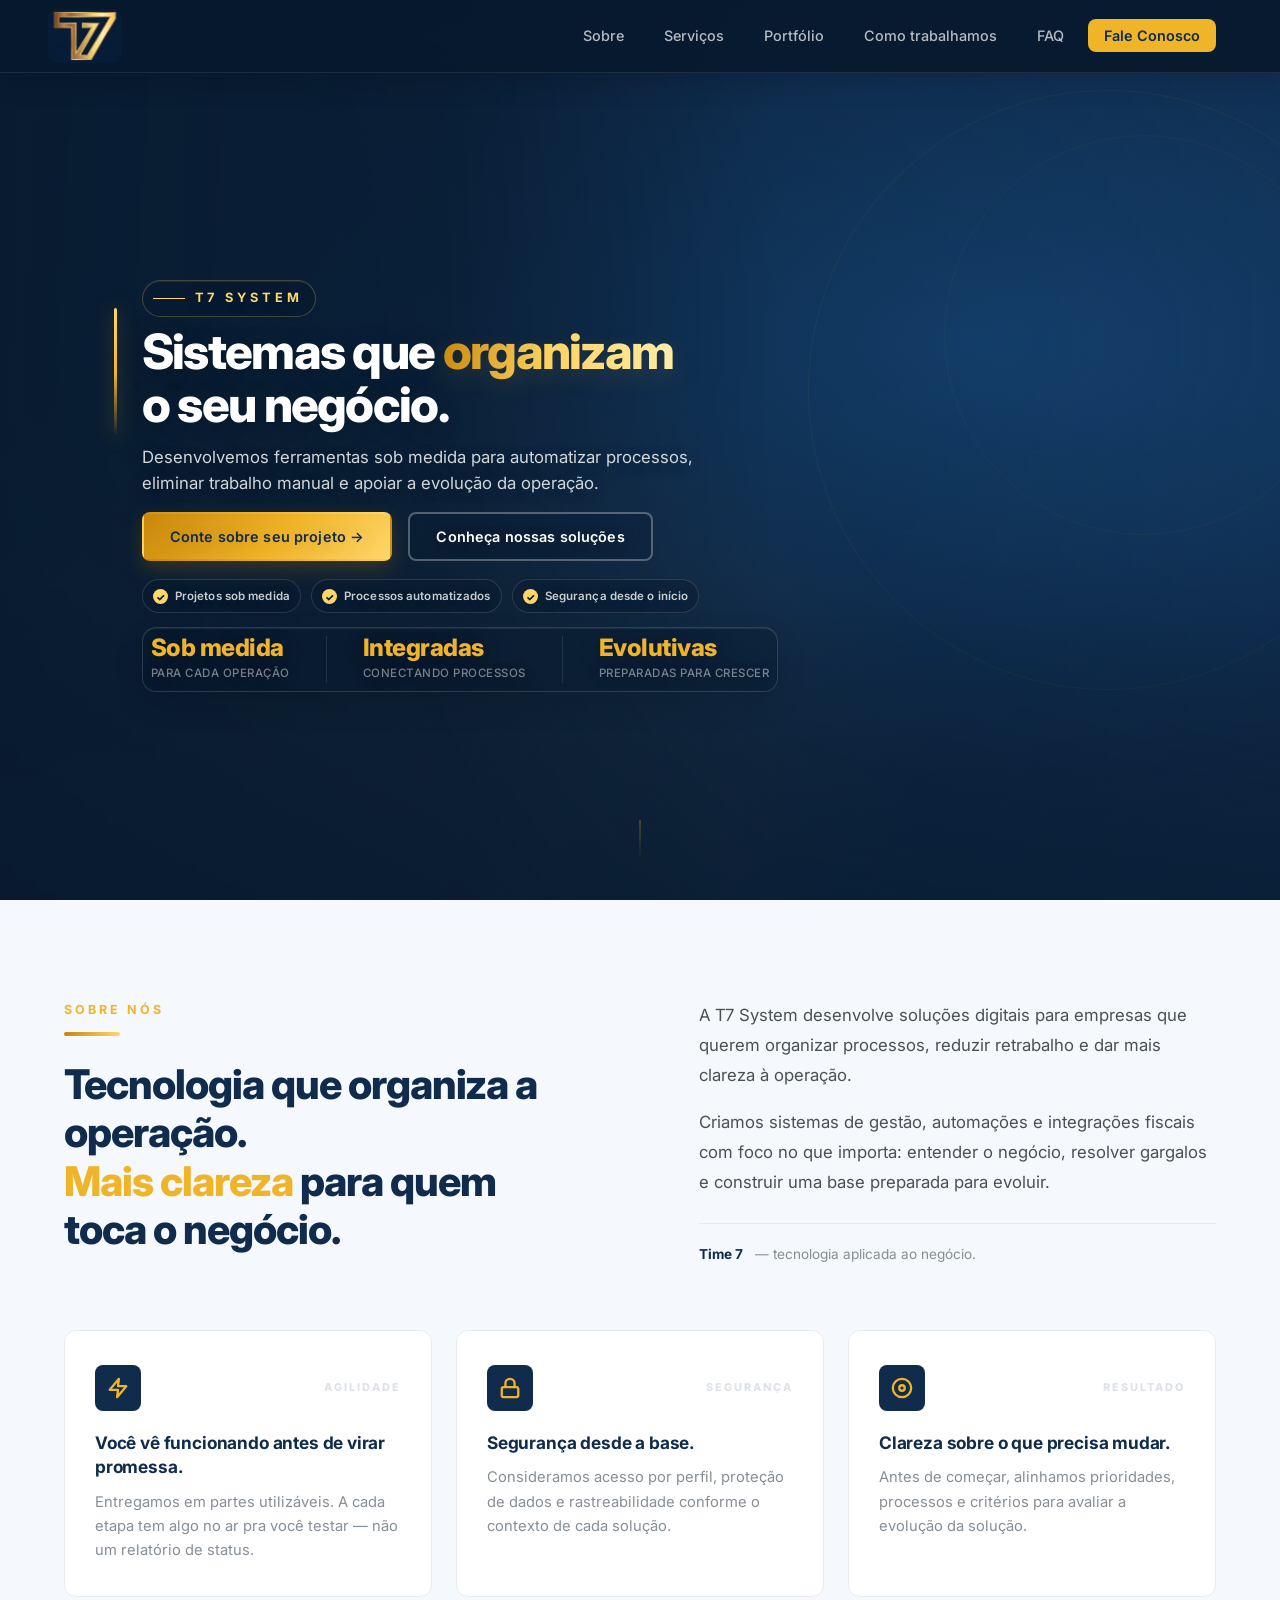
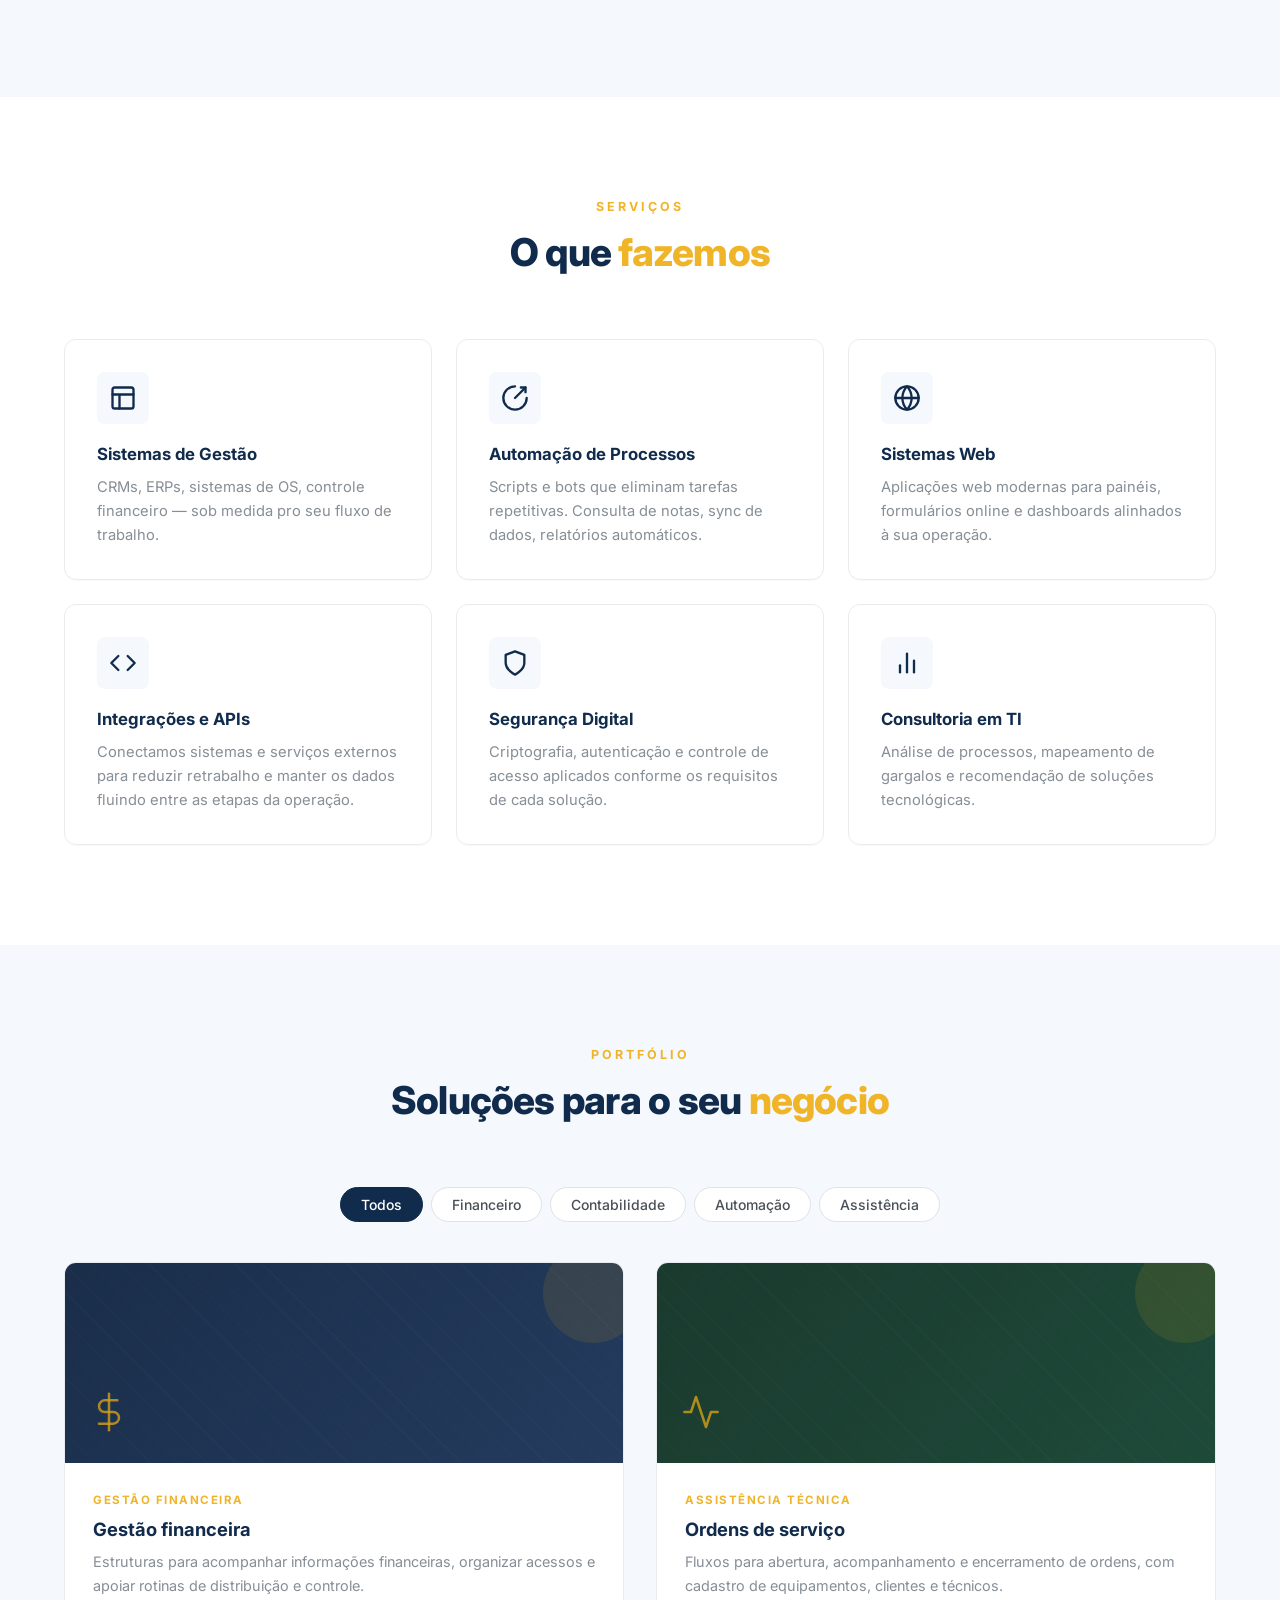
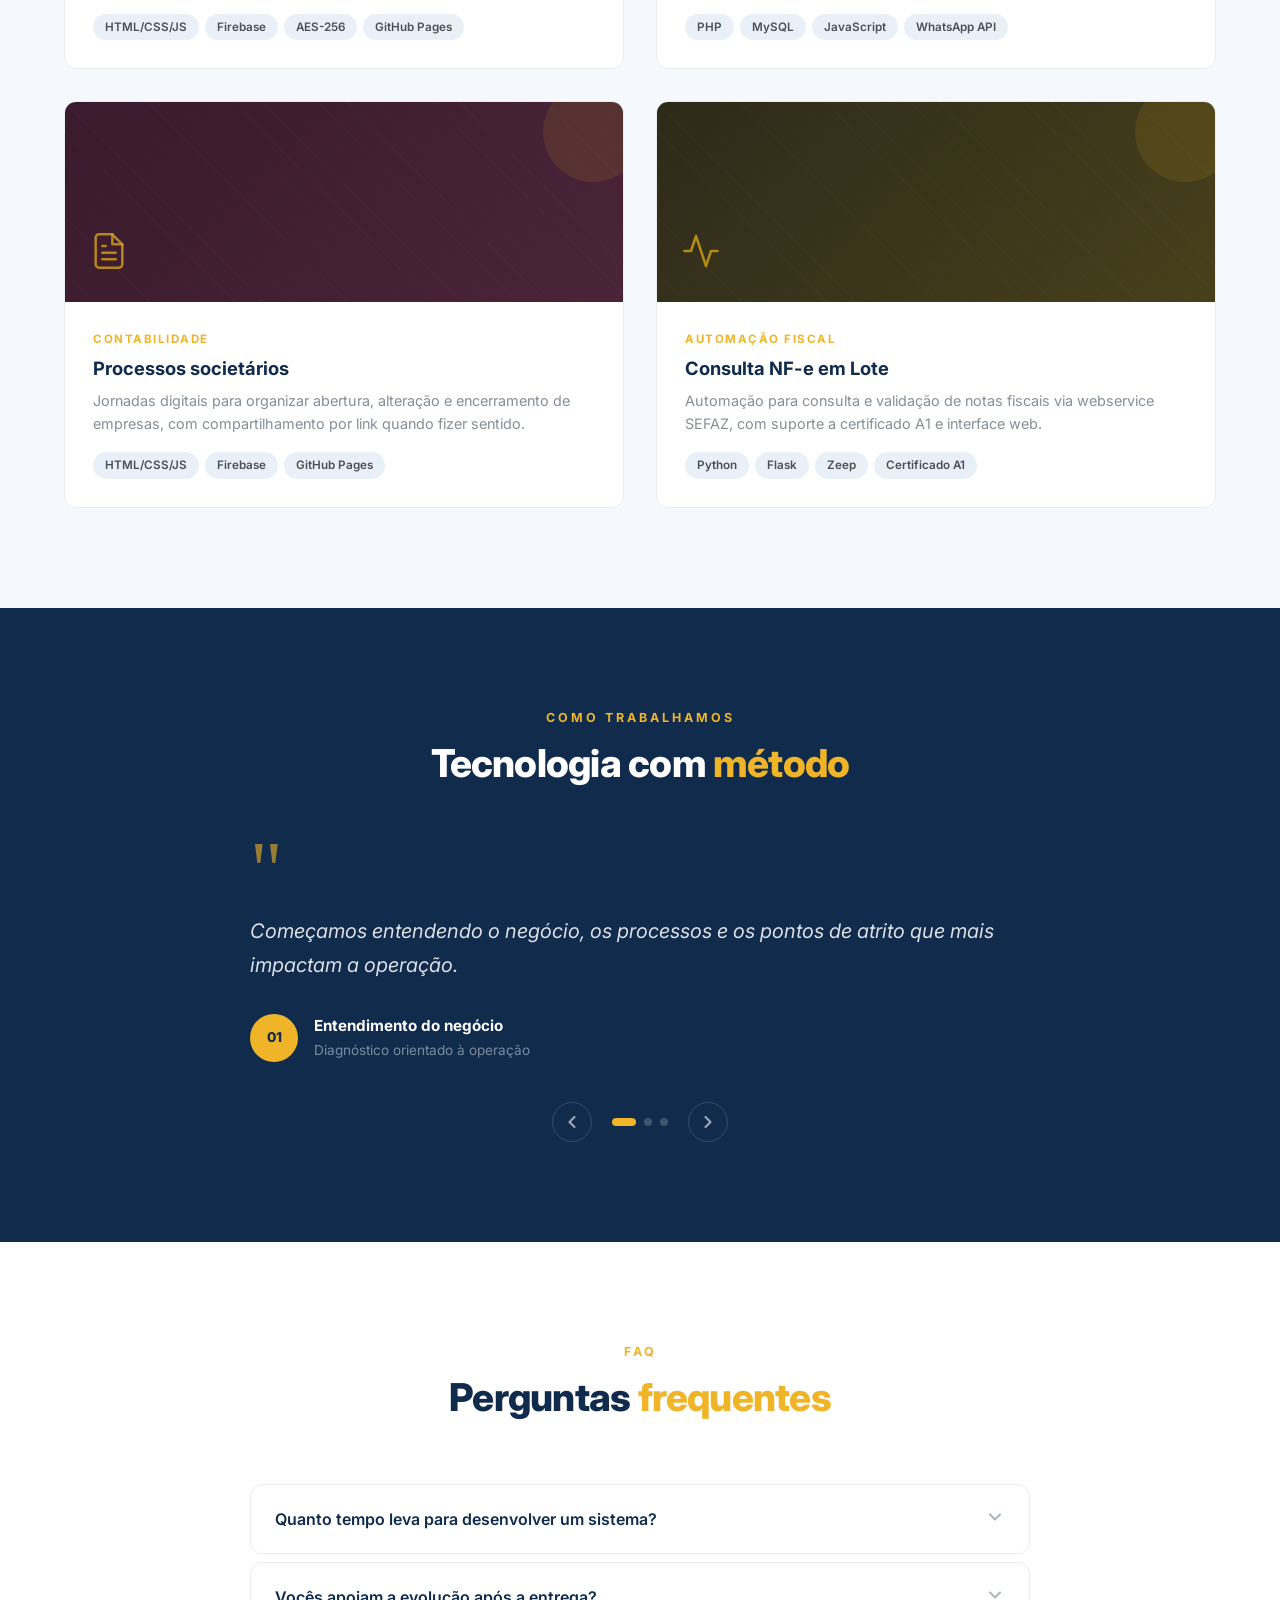
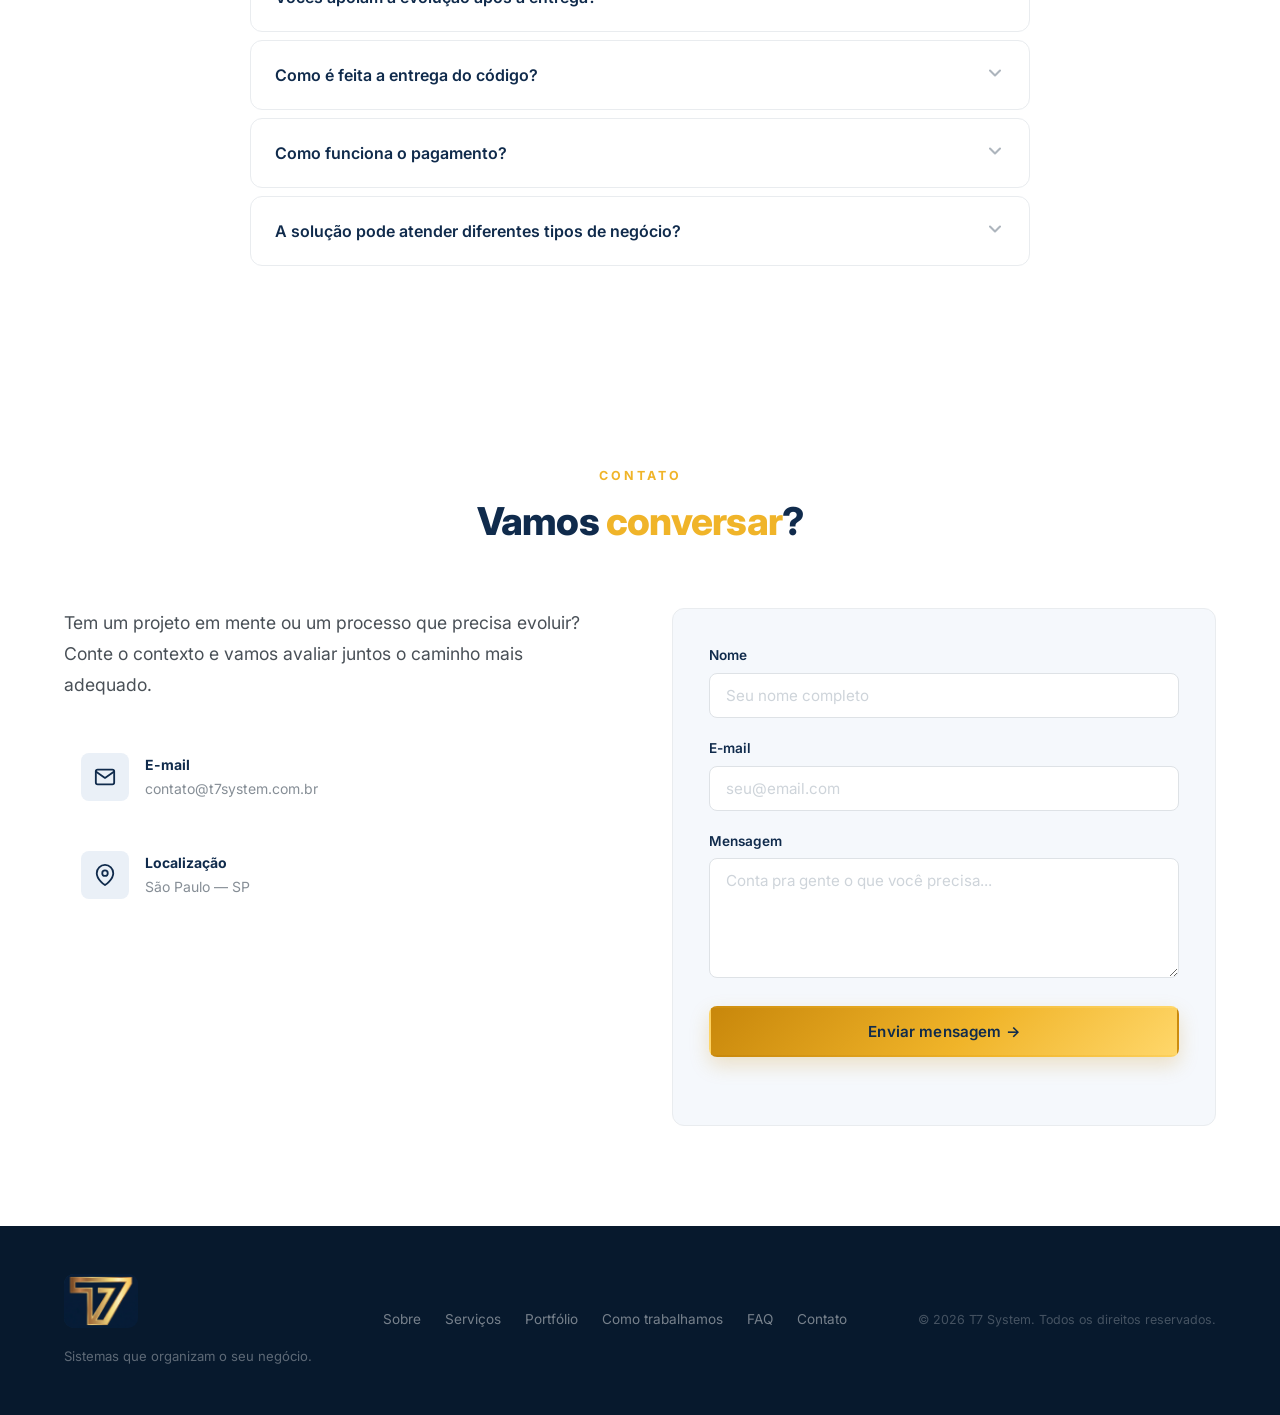
==== commit 84636151: "Ajustanto textos da T7 - 05/10/2026" ====
--- a/index.html
+++ b/index.html
@@ -3,11 +3,11 @@
 <head>
     <meta charset="UTF-8">
     <meta name="viewport" content="width=device-width, initial-scale=1.0">
-    <title>T7 System — Sistemas que organizam o seu negócio</title>
-    <meta name="description" content="T7 System - Desenvolvimento de sistemas de organização, automação de processos e ferramentas sob medida para qualquer ramo.">
+    <title>T7 System — Soluções digitais para organizar seu negócio</title>
+    <meta name="description" content="A T7 System desenvolve sistemas sob medida para organizar processos, integrar operações e apoiar a evolução de negócios.">
     <meta name="theme-color" content="#1a2e4a">
-    <meta property="og:title" content="T7 System — Sistemas que organizam o seu negócio">
-    <meta property="og:description" content="Desenvolvemos sistemas sob medida para automatizar processos e escalar operações.">
+    <meta property="og:title" content="T7 System — Soluções digitais para organizar seu negócio">
+    <meta property="og:description" content="Desenvolvemos sistemas sob medida para organizar processos, integrar operações e apoiar a evolução de negócios.">
     <meta property="og:type" content="website">
     <link rel="preconnect" href="https://fonts.googleapis.com">
     <link rel="preconnect" href="https://fonts.gstatic.com" crossorigin>
@@ -32,7 +32,7 @@
                 <li><a href="#sobre" class="nav-link">Sobre</a></li>
                 <li><a href="#servicos" class="nav-link">Serviços</a></li>
                 <li><a href="#portfolio" class="nav-link">Portfólio</a></li>
-                <li><a href="#depoimentos" class="nav-link">Depoimentos</a></li>
+                <li><a href="#depoimentos" class="nav-link">Como trabalhamos</a></li>
                 <li><a href="#faq" class="nav-link">FAQ</a></li>
                 <li><a href="#contato" class="nav-link btn-nav">Fale Conosco</a></li>
             </ul>
@@ -56,29 +56,29 @@
                 </h1>
                 <p class="hero-subtitle">
                     Desenvolvemos ferramentas sob medida para automatizar processos,
-                    eliminar trabalho manual e escalar operações — para qualquer ramo.
+                    eliminar trabalho manual e apoiar a evolução da operação.
                 </p>
                 <div class="hero-cta">
-                    <a href="#contato" class="btn btn-gold" id="hero-cta-primary">Começar um projeto →</a>
-                    <a href="#portfolio" class="btn btn-outline" id="hero-cta-secondary">Ver portfólio</a>
+                    <a href="#contato" class="btn btn-gold" id="hero-cta-primary">Conte sobre seu projeto →</a>
+                    <a href="#portfolio" class="btn btn-outline" id="hero-cta-secondary">Conheça nossas soluções</a>
                 </div>
                 <div class="hero-trust" aria-label="Diferenciais da T7 System">
                     <span>Projetos sob medida</span>
                     <span>Processos automatizados</span>
-                    <span>Dados protegidos</span>
-                </div>
-                <div class="hero-stats" role="list">
+                    <span>Segurança desde o início</span>
+                </div>
+                <div class="hero-stats" role="list" aria-label="Competências da T7 System">
                     <div class="stat" role="listitem">
-                        <span class="stat-number" data-target="4" data-suffix="+">4+</span>
-                        <span class="stat-label">Sistemas entregues</span>
+                        <span class="stat-number">Sob medida</span>
+                        <span class="stat-label">Para cada operação</span>
                     </div>
                     <div class="stat" role="listitem">
-                        <span class="stat-number" data-target="9000">9.000</span>
-                        <span class="stat-label">Notas processadas</span>
+                        <span class="stat-number">Integradas</span>
+                        <span class="stat-label">Conectando processos</span>
                     </div>
                     <div class="stat" role="listitem">
-                        <span class="stat-number" data-target="100" data-suffix="%">100%</span>
-                        <span class="stat-label">Automação</span>
+                        <span class="stat-number">Evolutivas</span>
+                        <span class="stat-label">Preparadas para crescer</span>
                     </div>
                 </div>
             </div>
@@ -96,23 +96,22 @@
                     <p class="section-label">SOBRE NÓS</p>
                     <h2 class="sobre-claim">
                         <span class="sobre-claim-rule" aria-hidden="true"></span>
-                        A gente não vende software.<br>
-                        <span class="text-gold">Devolve tempo</span> pra quem<br>tocar o negócio.
+                        Tecnologia que organiza a operação.<br>
+                        <span class="text-gold">Mais clareza</span> para quem<br>toca o negócio.
                     </h2>
                 </div>
                 <div class="sobre-body reveal">
                     <p>
-                        A T7 System nasceu em 2024, em São Paulo, de <strong>três pessoas cansadas de ver
-                        empresa boa travada em planilha</strong>, retrabalho e processo que só uma pessoa sabe fazer.
+                        A T7 System desenvolve soluções digitais para empresas que querem organizar processos,
+                        reduzir retrabalho e dar mais clareza à operação.
                     </p>
                     <p>
-                        Desde então escrevemos sistemas de gestão, automações e integrações fiscais para
-                        quem precisa de operação rodando — não de apresentação bonita. <strong>Se o processo
-                        não ficou mais rápido, o trabalho não acabou.</strong>
+                        Criamos sistemas de gestão, automações e integrações fiscais com foco no que importa:
+                        entender o negócio, resolver gargalos e construir uma base preparada para evoluir.
                     </p>
                     <div class="sobre-signature">
                         <span class="who">Time 7</span>
-                        <span>— três fundadores, um código só.</span>
+                        <span>— tecnologia aplicada ao negócio.</span>
                     </div>
                 </div>
             </div>
@@ -135,8 +134,8 @@
                         </div>
                         <span class="sobre-kicker">Segurança</span>
                     </div>
-                    <h3>Seus dados continuam sendo seus.</h3>
-                    <p>Acesso por perfil, backup e registro de quem fez o quê. Isso é padrão no que entregamos, não item extra do orçamento.</p>
+                    <h3>Segurança desde a base.</h3>
+                    <p>Consideramos acesso por perfil, proteção de dados e rastreabilidade conforme o contexto de cada solução.</p>
                 </div>
                 <div class="sobre-proof reveal">
                     <div class="sobre-proof-top">
@@ -145,8 +144,8 @@
                         </div>
                         <span class="sobre-kicker">Resultado</span>
                     </div>
-                    <h3>Se não sobrou tempo pra você, não terminamos.</h3>
-                    <p>Antes de começar, combinamos o que exatamente o sistema precisa eliminar da sua rotina — e comparamos o antes e o depois na entrega.</p>
+                    <h3>Clareza sobre o que precisa mudar.</h3>
+                    <p>Antes de começar, alinhamos prioridades, processos e critérios para avaliar a evolução da solução.</p>
                 </div>
             </div>
         </div>
@@ -179,21 +178,21 @@
                         <svg width="28" height="28" viewBox="0 0 24 24" fill="none" stroke="currentColor" stroke-width="2" stroke-linecap="round" stroke-linejoin="round"><circle cx="12" cy="12" r="10"/><line x1="2" y1="12" x2="22" y2="12"/><path d="M12 2a15.3 15.3 0 0 1 4 10 15.3 15.3 0 0 1-4 10 15.3 15.3 0 0 1-4-10 15.3 15.3 0 0 1 4-10z"/></svg>
                     </div>
                     <h3>Sistemas Web</h3>
-                    <p>Aplicações web modernas, acessíveis de qualquer lugar. Painéis, formulários online, dashboards.</p>
+                    <p>Aplicações web modernas para painéis, formulários online e dashboards alinhados à sua operação.</p>
                 </div>
                 <div class="servico-card reveal">
                     <div class="servico-icon-wrap" aria-hidden="true">
                         <svg width="28" height="28" viewBox="0 0 24 24" fill="none" stroke="currentColor" stroke-width="2" stroke-linecap="round" stroke-linejoin="round"><polyline points="16 18 22 12 16 6"/><polyline points="8 6 2 12 8 18"/></svg>
                     </div>
                     <h3>Integrações e APIs</h3>
-                    <p>Conectamos seus sistemas com WhatsApp, Firebase, SEFAZ, planilhas e qualquer serviço externo.</p>
+                    <p>Conectamos sistemas e serviços externos para reduzir retrabalho e manter os dados fluindo entre as etapas da operação.</p>
                 </div>
                 <div class="servico-card reveal">
                     <div class="servico-icon-wrap" aria-hidden="true">
                         <svg width="28" height="28" viewBox="0 0 24 24" fill="none" stroke="currentColor" stroke-width="2" stroke-linecap="round" stroke-linejoin="round"><path d="M12 22s8-4 8-10V5l-8-3-8 3v7c0 6 8 10 8 10z"/></svg>
                     </div>
                     <h3>Segurança Digital</h3>
-                    <p>Criptografia, autenticação, controle de acesso. Seus dados protegidos com padrão enterprise.</p>
+                    <p>Criptografia, autenticação e controle de acesso aplicados conforme os requisitos de cada solução.</p>
                 </div>
                 <div class="servico-card reveal">
                     <div class="servico-icon-wrap" aria-hidden="true">
@@ -211,7 +210,7 @@
         <div class="container">
             <div class="section-header reveal">
                 <p class="section-label">PORTFÓLIO</p>
-                <h2 class="section-title">Projetos <span class="text-gold">reais</span></h2>
+                <h2 class="section-title">Soluções para o seu <span class="text-gold">negócio</span></h2>
             </div>
             <div class="portfolio-filters reveal" role="group" aria-label="Filtros de portfólio">
                 <button class="filter-btn active" data-filter="all" id="filter-all">Todos</button>
@@ -231,8 +230,8 @@
                     </div>
                     <div class="portfolio-info">
                         <span class="portfolio-tag">Gestão Financeira</span>
-                        <h3>Sistema de Contabilidade</h3>
-                        <p>Plataforma completa com distribuição de lucros, rendimentos financeiros, multiusuário e criptografia AES-256.</p>
+                        <h3>Gestão financeira</h3>
+                        <p>Estruturas para acompanhar informações financeiras, organizar acessos e apoiar rotinas de distribuição e controle.</p>
                         <div class="portfolio-tech" aria-label="Tecnologias utilizadas">
                             <span>HTML/CSS/JS</span>
                             <span>Firebase</span>
@@ -251,8 +250,8 @@
                     </div>
                     <div class="portfolio-info">
                         <span class="portfolio-tag">Assistência Técnica</span>
-                        <h3>Sistema OS — Equipamentos Médicos</h3>
-                        <p>Ordens de serviço para raio-x, ultrassom e endoscópio. CRM integrado com gestão de clientes e técnicos.</p>
+                        <h3>Ordens de serviço</h3>
+                        <p>Fluxos para abertura, acompanhamento e encerramento de ordens, com cadastro de equipamentos, clientes e técnicos.</p>
                         <div class="portfolio-tech" aria-label="Tecnologias utilizadas">
                             <span>PHP</span>
                             <span>MySQL</span>
@@ -271,8 +270,8 @@
                     </div>
                     <div class="portfolio-info">
                         <span class="portfolio-tag">Contabilidade</span>
-                        <h3>Sistema de Atos Societários</h3>
-                        <p>Gestão de abertura, alteração e encerramento de empresas. Cliente acessa via link único, sem login.</p>
+                        <h3>Processos societários</h3>
+                        <p>Jornadas digitais para organizar abertura, alteração e encerramento de empresas, com compartilhamento por link quando fizer sentido.</p>
                         <div class="portfolio-tech" aria-label="Tecnologias utilizadas">
                             <span>HTML/CSS/JS</span>
                             <span>Firebase</span>
@@ -291,7 +290,7 @@
                     <div class="portfolio-info">
                         <span class="portfolio-tag">Automação Fiscal</span>
                         <h3>Consulta NF-e em Lote</h3>
-                        <p>9.000 notas fiscais processadas em ~2h via webservice SEFAZ com certificado A1. Interface dark/gold.</p>
+                        <p>Automação para consulta e validação de notas fiscais via webservice SEFAZ, com suporte a certificado A1 e interface web.</p>
                         <div class="portfolio-tech" aria-label="Tecnologias utilizadas">
                             <span>Python</span>
                             <span>Flask</span>
@@ -305,59 +304,59 @@
         </div>
     </section>
 
-    <!-- DEPOIMENTOS -->
+    <!-- COMO TRABALHAMOS -->
     <section class="section depoimentos" id="depoimentos">
         <div class="container">
             <div class="section-header reveal">
-                <p class="section-label">DEPOIMENTOS</p>
-                <h2 class="section-title">O que dizem <span class="text-gold">nossos clientes</span></h2>
+                <p class="section-label">COMO TRABALHAMOS</p>
+                <h2 class="section-title">Tecnologia com <span class="text-gold">método</span></h2>
             </div>
             <div class="depoimentos-wrap reveal">
-                <div class="depoimentos-slider" id="depoimentosSlider" role="region" aria-label="Depoimentos de clientes" aria-live="polite">
-                    <div class="depoimento active" role="group" aria-label="Depoimento 1 de 3">
+                <div class="depoimentos-slider" id="depoimentosSlider" role="region" aria-label="Etapas de trabalho" aria-live="polite">
+                    <div class="depoimento active" role="group" aria-label="Etapa 1 de 3">
                         <div class="depoimento-quote-mark" aria-hidden="true">"</div>
-                        <p class="depoimento-quote">A T7 transformou nosso processo de NF-e. O que levava 2 dias agora roda em 2 horas, sozinho.</p>
+                        <p class="depoimento-quote">Começamos entendendo o negócio, os processos e os pontos de atrito que mais impactam a operação.</p>
                         <div class="depoimento-author-info">
-                            <div class="depoimento-avatar" aria-hidden="true">CM</div>
+                            <div class="depoimento-avatar" aria-hidden="true">01</div>
                             <div>
-                                <p class="depoimento-author">Carlos Mendes</p>
-                                <p class="depoimento-role">Diretor Fiscal — Empresa Y</p>
+                                <p class="depoimento-author">Entendimento do negócio</p>
+                                <p class="depoimento-role">Diagnóstico orientado à operação</p>
                             </div>
                         </div>
                     </div>
-                    <div class="depoimento" role="group" aria-label="Depoimento 2 de 3">
+                    <div class="depoimento" role="group" aria-label="Etapa 2 de 3">
                         <div class="depoimento-quote-mark" aria-hidden="true">"</div>
-                        <p class="depoimento-quote">Time atencioso, entrega rápida e código limpo. Recomendo de olhos fechados.</p>
+                        <p class="depoimento-quote">Transformamos prioridades em entregas organizadas, com espaço para validar decisões e ajustar a solução ao uso real.</p>
                         <div class="depoimento-author-info">
-                            <div class="depoimento-avatar" aria-hidden="true">AP</div>
+                            <div class="depoimento-avatar" aria-hidden="true">02</div>
                             <div>
-                                <p class="depoimento-author">Ana Paula Souza</p>
-                                <p class="depoimento-role">CEO — Contábil Prime</p>
+                                <p class="depoimento-author">Construção incremental</p>
+                                <p class="depoimento-role">Evolução com validação contínua</p>
                             </div>
                         </div>
                     </div>
-                    <div class="depoimento" role="group" aria-label="Depoimento 3 de 3">
+                    <div class="depoimento" role="group" aria-label="Etapa 3 de 3">
                         <div class="depoimento-quote-mark" aria-hidden="true">"</div>
-                        <p class="depoimento-quote">Automatizaram nosso CRM em 3 semanas. Resultado profissional e suporte excelente.</p>
+                        <p class="depoimento-quote">Pensamos em segurança, integração e manutenção para que a solução acompanhe as próximas necessidades do negócio.</p>
                         <div class="depoimento-author-info">
-                            <div class="depoimento-avatar" aria-hidden="true">RL</div>
+                            <div class="depoimento-avatar" aria-hidden="true">03</div>
                             <div>
-                                <p class="depoimento-author">Roberto Lima</p>
-                                <p class="depoimento-role">Gerente — TechMed</p>
+                                <p class="depoimento-author">Base para evoluir</p>
+                                <p class="depoimento-role">Arquitetura pensada para continuidade</p>
                             </div>
                         </div>
                     </div>
                 </div>
                 <div class="slider-controls">
-                    <button class="slider-btn" id="sliderPrev" aria-label="Depoimento anterior">
+                    <button class="slider-btn" id="sliderPrev" aria-label="Etapa anterior">
                         <svg width="20" height="20" viewBox="0 0 24 24" fill="none" stroke="currentColor" stroke-width="2.5" stroke-linecap="round" stroke-linejoin="round"><polyline points="15 18 9 12 15 6"/></svg>
                     </button>
-                    <div class="slider-dots" role="tablist" aria-label="Navegar entre depoimentos">
-                        <button class="dot active" data-slide="0" role="tab" aria-selected="true" aria-label="Depoimento 1"></button>
-                        <button class="dot" data-slide="1" role="tab" aria-selected="false" aria-label="Depoimento 2"></button>
-                        <button class="dot" data-slide="2" role="tab" aria-selected="false" aria-label="Depoimento 3"></button>
-                    </div>
-                    <button class="slider-btn" id="sliderNext" aria-label="Próximo depoimento">
+                    <div class="slider-dots" role="tablist" aria-label="Navegar entre etapas">
+                        <button class="dot active" data-slide="0" role="tab" aria-selected="true" aria-label="Etapa 1"></button>
+                        <button class="dot" data-slide="1" role="tab" aria-selected="false" aria-label="Etapa 2"></button>
+                        <button class="dot" data-slide="2" role="tab" aria-selected="false" aria-label="Etapa 3"></button>
+                    </div>
+                    <button class="slider-btn" id="sliderNext" aria-label="Próxima etapa">
                         <svg width="20" height="20" viewBox="0 0 24 24" fill="none" stroke="currentColor" stroke-width="2.5" stroke-linecap="round" stroke-linejoin="round"><polyline points="9 18 15 12 9 6"/></svg>
                     </button>
                 </div>
@@ -381,29 +380,29 @@
                         </span>
                     </button>
                     <div class="faq-answer" id="faq-answer-1" role="region" aria-labelledby="faq-btn-1">
-                        <div class="faq-answer-inner">Depende do escopo. Sistemas simples ficam prontos em 2–4 semanas. Projetos maiores podem levar 2–3 meses. Sempre entregamos em sprints semanais com atualizações constantes.</div>
+                        <div class="faq-answer-inner">O prazo depende do escopo, das integrações e das prioridades do negócio. Depois do diagnóstico, definimos um cronograma realista e os marcos de acompanhamento.</div>
                     </div>
                 </div>
                 <div class="faq-item reveal" role="listitem">
                     <button class="faq-question" aria-expanded="false" id="faq-btn-2" aria-controls="faq-answer-2">
-                        <span>Vocês oferecem suporte após a entrega?</span>
+                        <span>Vocês apoiam a evolução após a entrega?</span>
                         <span class="faq-icon" aria-hidden="true">
                             <svg width="20" height="20" viewBox="0 0 24 24" fill="none" stroke="currentColor" stroke-width="2.5" stroke-linecap="round" stroke-linejoin="round"><polyline points="6 9 12 15 18 9"/></svg>
                         </span>
                     </button>
                     <div class="faq-answer" id="faq-answer-2" role="region" aria-labelledby="faq-btn-2">
-                        <div class="faq-answer-inner">Sim! Oferecemos planos de manutenção mensal com correções, novas features e suporte direto via WhatsApp.</div>
+                        <div class="faq-answer-inner">Podemos combinar manutenção e evolução contínua conforme a necessidade da solução, incluindo correções, melhorias e novas funcionalidades.</div>
                     </div>
                 </div>
                 <div class="faq-item reveal" role="listitem">
                     <button class="faq-question" aria-expanded="false" id="faq-btn-3" aria-controls="faq-answer-3">
-                        <span>Posso ter acesso ao código-fonte?</span>
+                        <span>Como é feita a entrega do código?</span>
                         <span class="faq-icon" aria-hidden="true">
                             <svg width="20" height="20" viewBox="0 0 24 24" fill="none" stroke="currentColor" stroke-width="2.5" stroke-linecap="round" stroke-linejoin="round"><polyline points="6 9 12 15 18 9"/></svg>
                         </span>
                     </button>
                     <div class="faq-answer" id="faq-answer-3" role="region" aria-labelledby="faq-btn-3">
-                        <div class="faq-answer-inner">Sim. Todo código entregue é seu. Disponibilizamos via GitHub privado ou conforme sua preferência.</div>
+                        <div class="faq-answer-inner">Definimos a forma de entrega no escopo do projeto, considerando acesso ao código, documentação e organização do repositório.</div>
                     </div>
                 </div>
                 <div class="faq-item reveal" role="listitem">
@@ -414,18 +413,18 @@
                         </span>
                     </button>
                     <div class="faq-answer" id="faq-answer-4" role="region" aria-labelledby="faq-btn-4">
-                        <div class="faq-answer-inner">Trabalhamos com 50% no início e 50% na entrega. Para projetos longos, dividimos em parcelas mensais conforme as sprints.</div>
+                        <div class="faq-answer-inner">As condições são alinhadas de acordo com o escopo, o cronograma e a forma de acompanhamento definida para o projeto.</div>
                     </div>
                 </div>
                 <div class="faq-item reveal" role="listitem">
                     <button class="faq-question" aria-expanded="false" id="faq-btn-5" aria-controls="faq-answer-5">
-                        <span>Trabalham com empresas de qualquer ramo?</span>
+                        <span>A solução pode atender diferentes tipos de negócio?</span>
                         <span class="faq-icon" aria-hidden="true">
                             <svg width="20" height="20" viewBox="0 0 24 24" fill="none" stroke="currentColor" stroke-width="2.5" stroke-linecap="round" stroke-linejoin="round"><polyline points="6 9 12 15 18 9"/></svg>
                         </span>
                     </button>
                     <div class="faq-answer" id="faq-answer-5" role="region" aria-labelledby="faq-btn-5">
-                        <div class="faq-answer-inner">Sim. Já atendemos contabilidade, saúde, comércio, serviços e setor fiscal. O foco é entender o processo e entregar a solução certa para cada negócio.</div>
+                        <div class="faq-answer-inner">Avaliamos cada demanda pelo processo e pelo problema a resolver. A T7 combina competências em gestão, automação, integrações e sistemas web para diferentes contextos operacionais.</div>
                     </div>
                 </div>
             </div>
@@ -442,19 +441,10 @@
             <div class="contato-grid">
                 <div class="contato-info reveal">
                     <p class="contato-texto">
-                        Tem um projeto em mente? Quer automatizar processos no seu negócio?
-                        Entre em contato — a gente resolve.
+                        Tem um projeto em mente ou um processo que precisa evoluir?
+                        Conte o contexto e vamos avaliar juntos o caminho mais adequado.
                     </p>
                     <div class="contato-items">
-                        <a href="https://wa.me/5511999999999" class="contato-item" target="_blank" rel="noopener" aria-label="WhatsApp T7 System">
-                            <span class="contato-icon-wrap" aria-hidden="true">
-                                <svg width="22" height="22" viewBox="0 0 24 24" fill="none" stroke="currentColor" stroke-width="2" stroke-linecap="round" stroke-linejoin="round"><path d="M22 16.92v3a2 2 0 0 1-2.18 2 19.79 19.79 0 0 1-8.63-3.07A19.5 19.5 0 0 1 4.69 13a19.79 19.79 0 0 1-3.07-8.67A2 2 0 0 1 3.6 2h3a2 2 0 0 1 2 1.72c.127.96.361 1.903.7 2.81a2 2 0 0 1-.45 2.11L7.91 9.91a16 16 0 0 0 6.06 6.06l1.07-.93a2 2 0 0 1 2.11-.45c.907.339 1.85.573 2.81.7A2 2 0 0 1 22 16.92z"/></svg>
-                            </span>
-                            <div>
-                                <strong>WhatsApp</strong>
-                                <p>(11) XXXXX-XXXX</p>
-                            </div>
-                        </a>
                         <a href="mailto:contato@t7system.com.br" class="contato-item" aria-label="E-mail T7 System">
                             <span class="contato-icon-wrap" aria-hidden="true">
                                 <svg width="22" height="22" viewBox="0 0 24 24" fill="none" stroke="currentColor" stroke-width="2" stroke-linecap="round" stroke-linejoin="round"><path d="M4 4h16c1.1 0 2 .9 2 2v12c0 1.1-.9 2-2 2H4c-1.1 0-2-.9-2-2V6c0-1.1.9-2 2-2z"/><polyline points="22,6 12,13 2,6"/></svg>
@@ -510,7 +500,7 @@
                 <a href="#sobre">Sobre</a>
                 <a href="#servicos">Serviços</a>
                 <a href="#portfolio">Portfólio</a>
-                <a href="#depoimentos">Depoimentos</a>
+                <a href="#depoimentos">Como trabalhamos</a>
                 <a href="#faq">FAQ</a>
                 <a href="#contato">Contato</a>
             </nav>
@@ -520,11 +510,6 @@
         </div>
     </footer>
 
-    <!-- WhatsApp Float -->
-    <a href="https://wa.me/5511999999999" class="whatsapp-float" target="_blank" rel="noopener" aria-label="Falar pelo WhatsApp" id="whatsappFloat">
-        <svg width="28" height="28" viewBox="0 0 24 24" fill="currentColor"><path d="M17.472 14.382c-.297-.149-1.758-.867-2.03-.967-.273-.099-.471-.148-.67.15-.197.297-.767.966-.94 1.164-.173.199-.347.223-.644.075-.297-.15-1.255-.463-2.39-1.475-.883-.788-1.48-1.761-1.653-2.059-.173-.297-.018-.458.13-.606.134-.133.298-.347.446-.52.149-.174.198-.298.298-.497.099-.198.05-.371-.025-.52-.075-.149-.669-1.612-.916-2.207-.242-.579-.487-.5-.669-.51-.173-.008-.371-.01-.57-.01-.198 0-.52.074-.792.372-.272.297-1.04 1.016-1.04 2.479 0 1.462 1.065 2.875 1.213 3.074.149.198 2.096 3.2 5.077 4.487.709.306 1.262.489 1.694.625.712.227 1.36.195 1.871.118.571-.085 1.758-.719 2.006-1.413.248-.694.248-1.289.173-1.413-.074-.124-.272-.198-.57-.347m-5.421 7.403h-.004a9.87 9.87 0 0 1-5.031-1.378l-.361-.214-3.741.982.998-3.648-.235-.374a9.86 9.86 0 0 1-1.51-5.26c.001-5.45 4.436-9.884 9.888-9.884 2.64 0 5.122 1.03 6.988 2.898a9.825 9.825 0 0 1 2.893 6.994c-.003 5.45-4.437 9.884-9.885 9.884m8.413-18.297A11.815 11.815 0 0 0 12.05 0C5.495 0 .16 5.335.157 11.892c0 2.096.547 4.142 1.588 5.945L.057 24l6.305-1.654a11.882 11.882 0 0 0 5.683 1.448h.005c6.554 0 11.89-5.335 11.893-11.893a11.821 11.821 0 0 0-3.48-8.413z"/></svg>
-    </a>
-
     <!-- Back to top -->
     <button class="back-to-top" id="backToTop" aria-label="Voltar ao topo">
         <svg width="20" height="20" viewBox="0 0 24 24" fill="none" stroke="currentColor" stroke-width="2.5" stroke-linecap="round" stroke-linejoin="round"><polyline points="18 15 12 9 6 15"/></svg>
